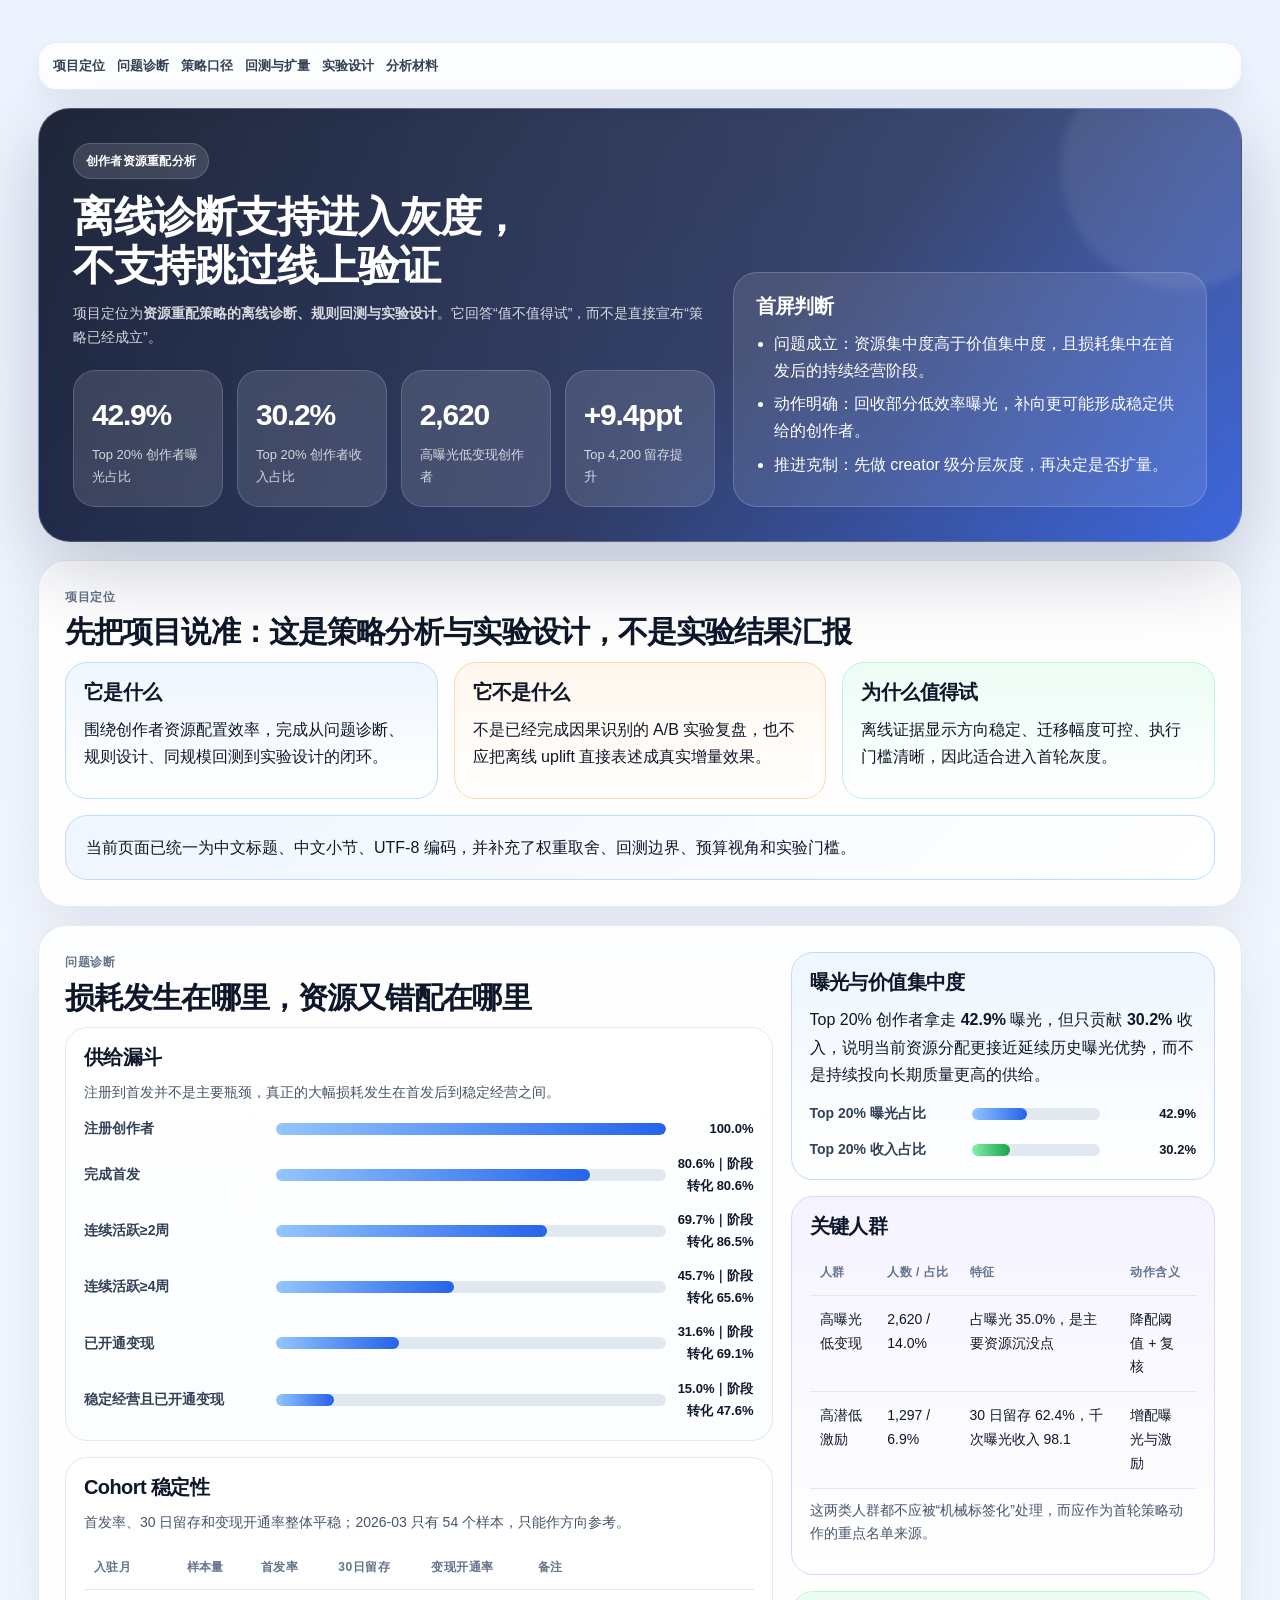
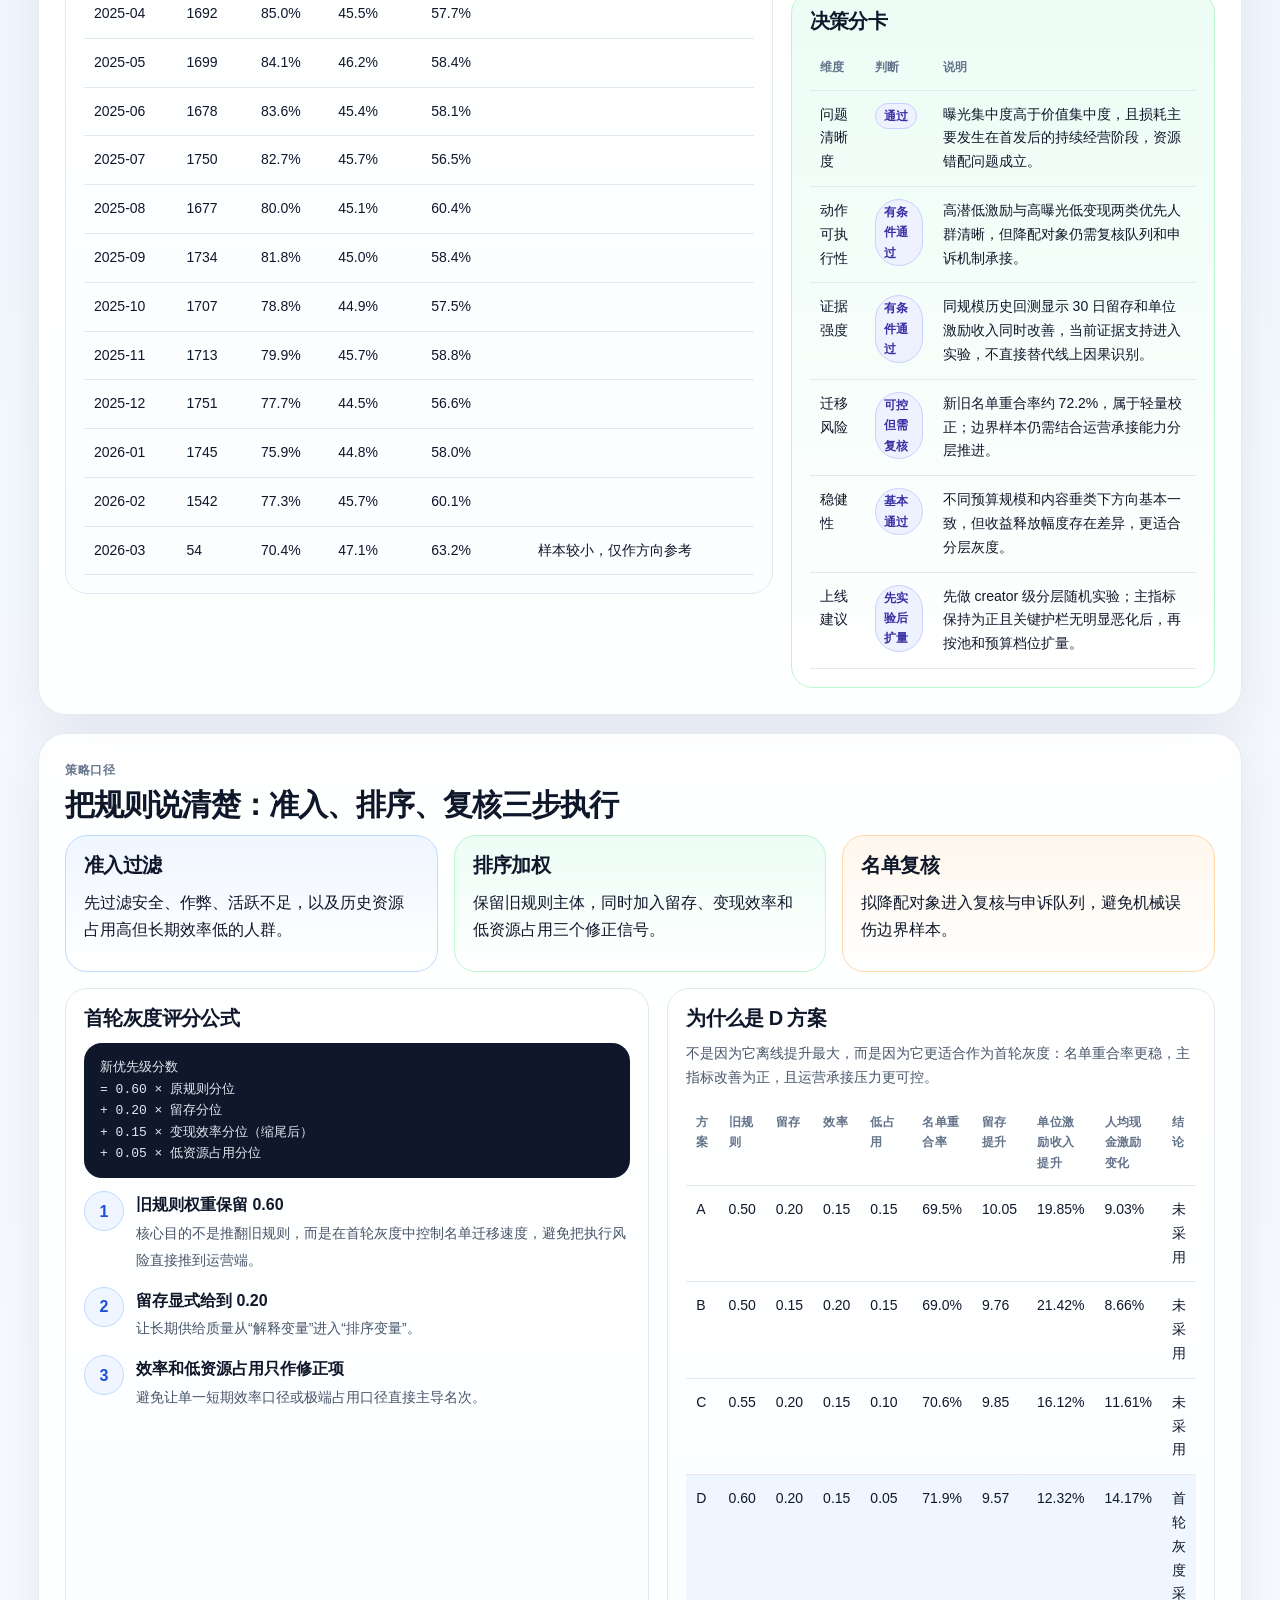
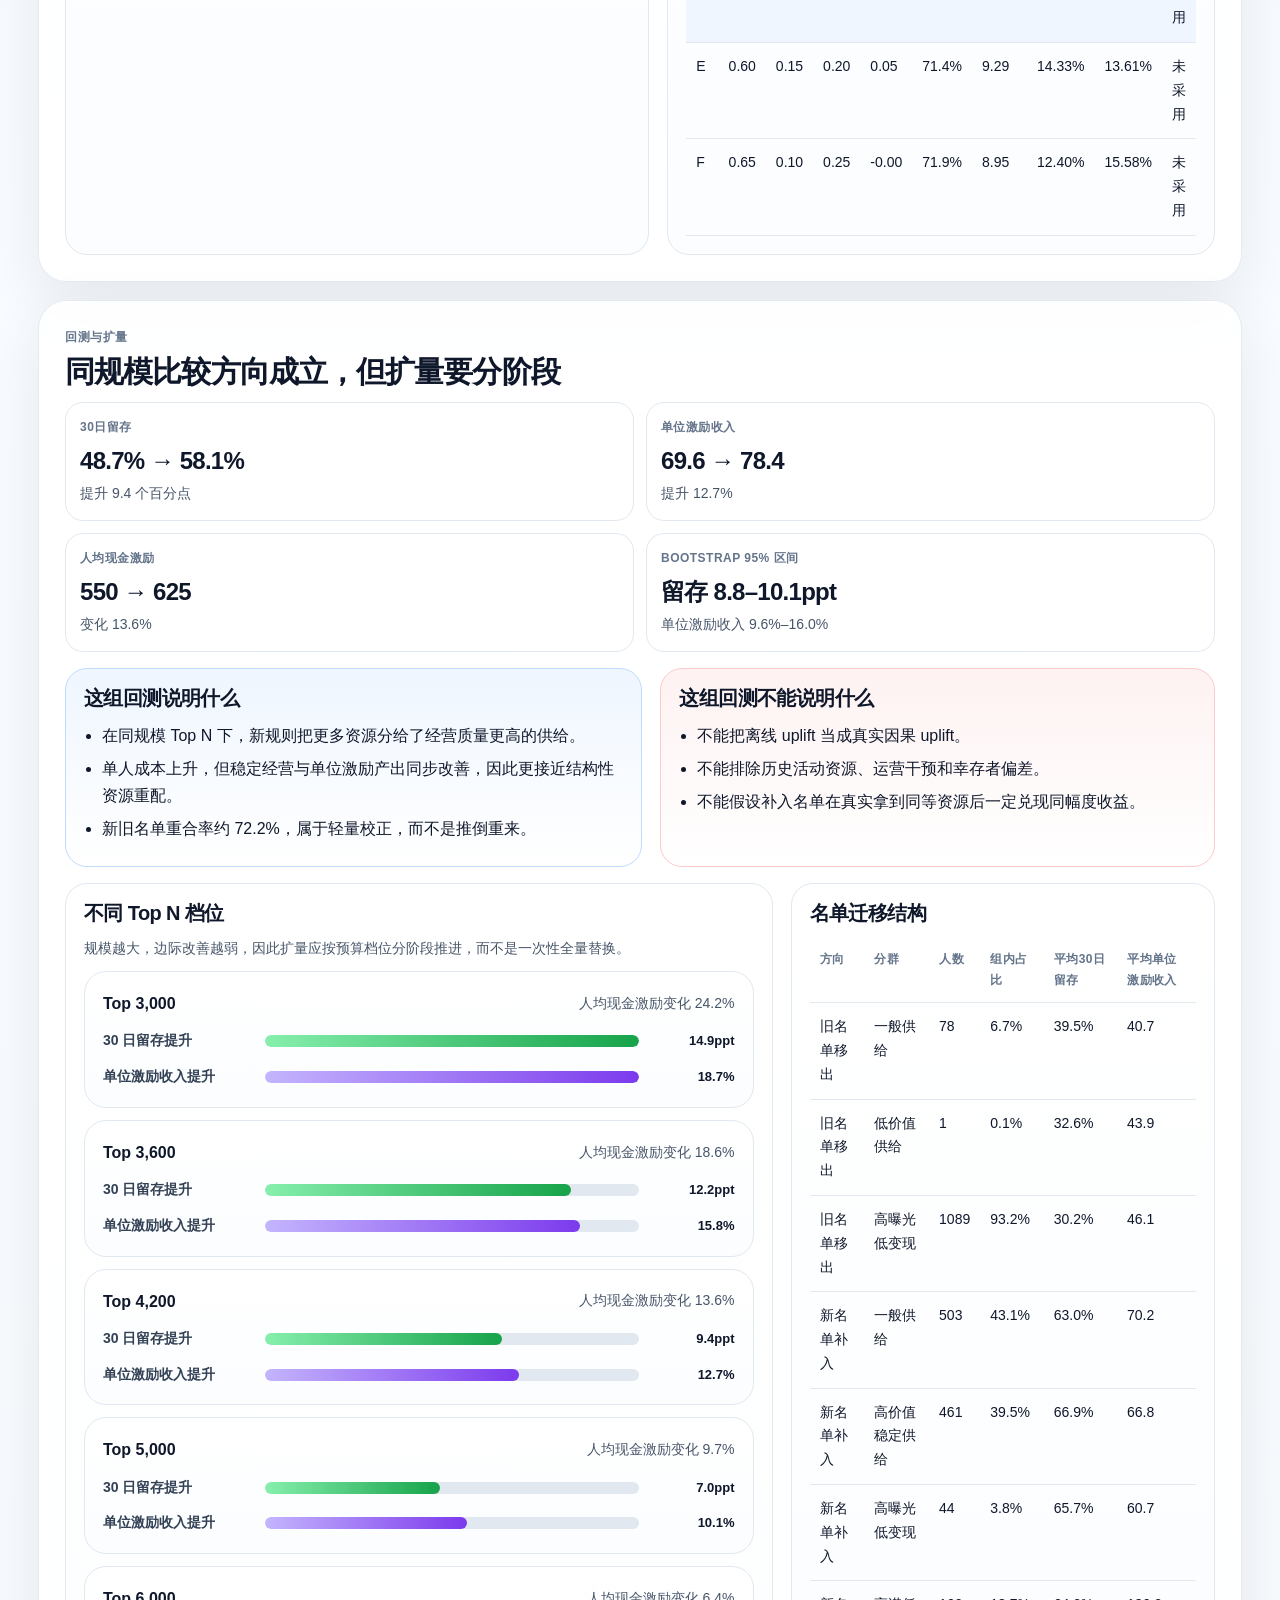
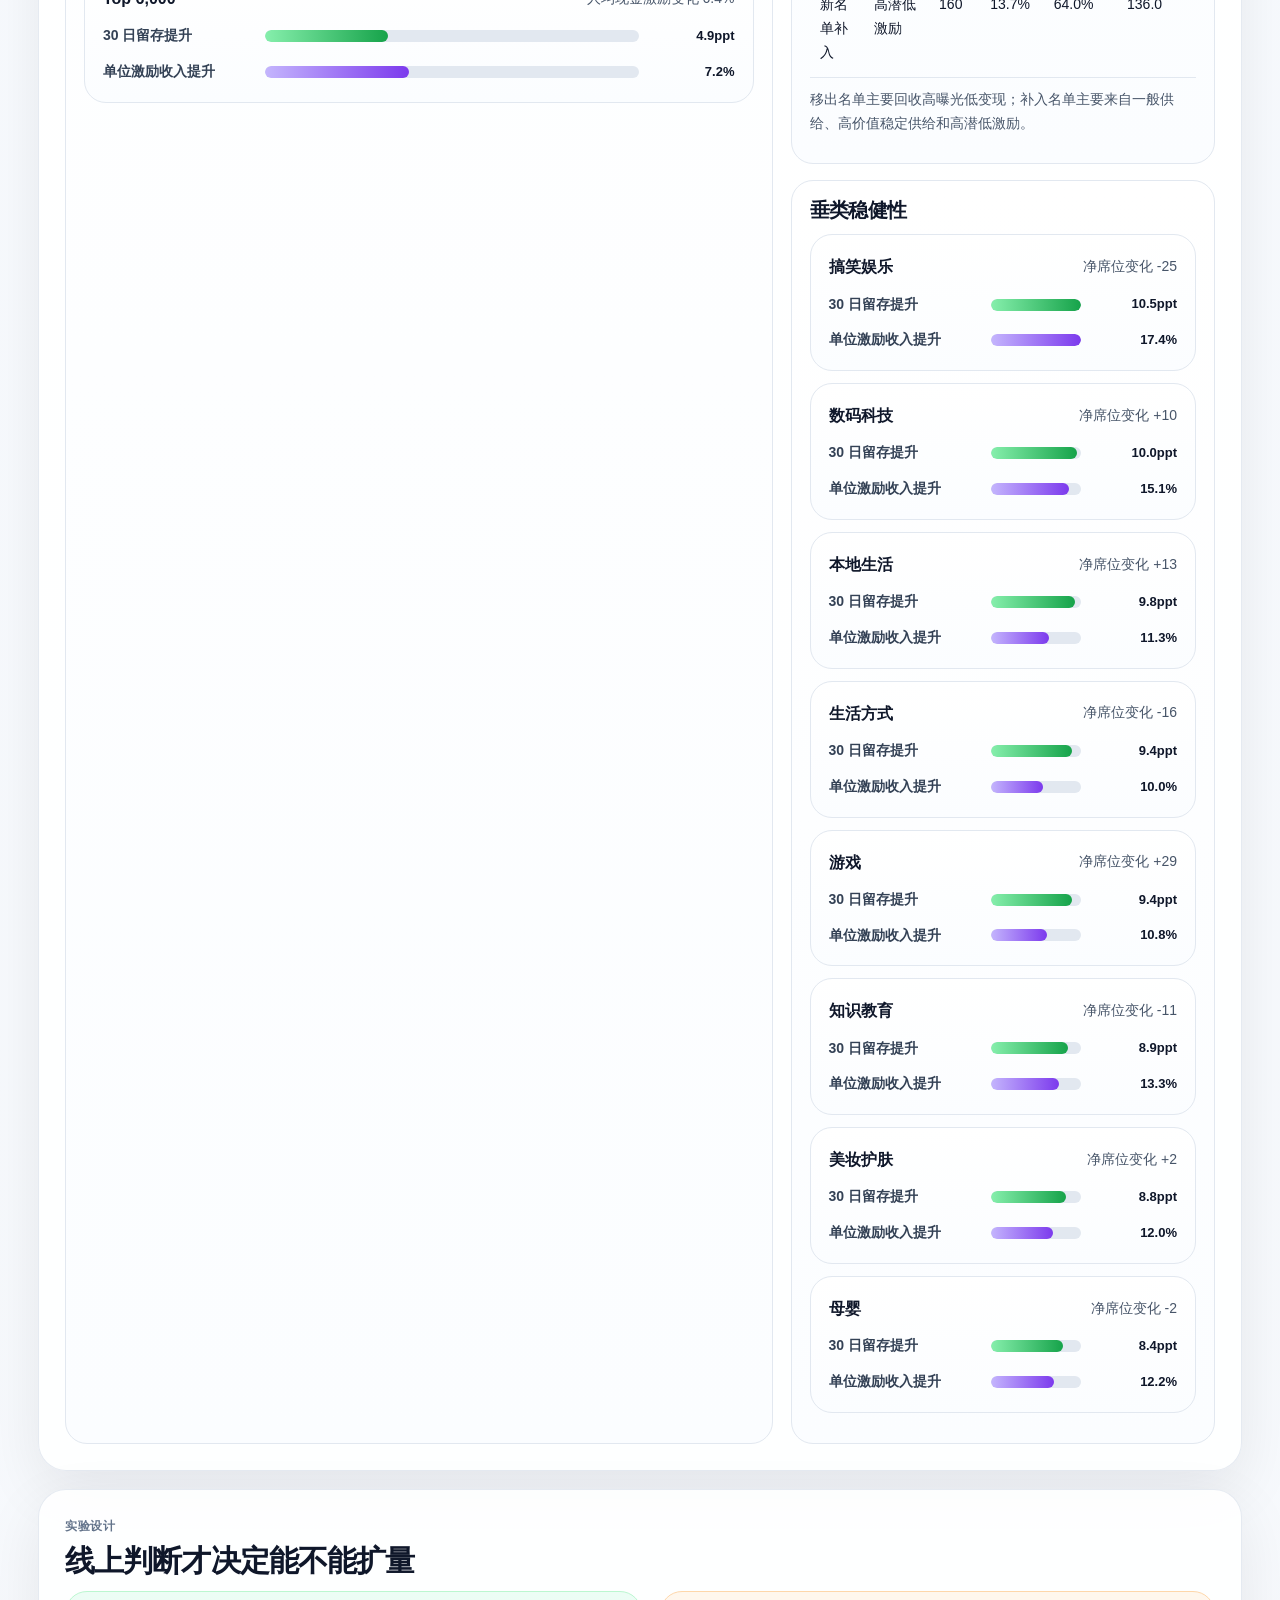
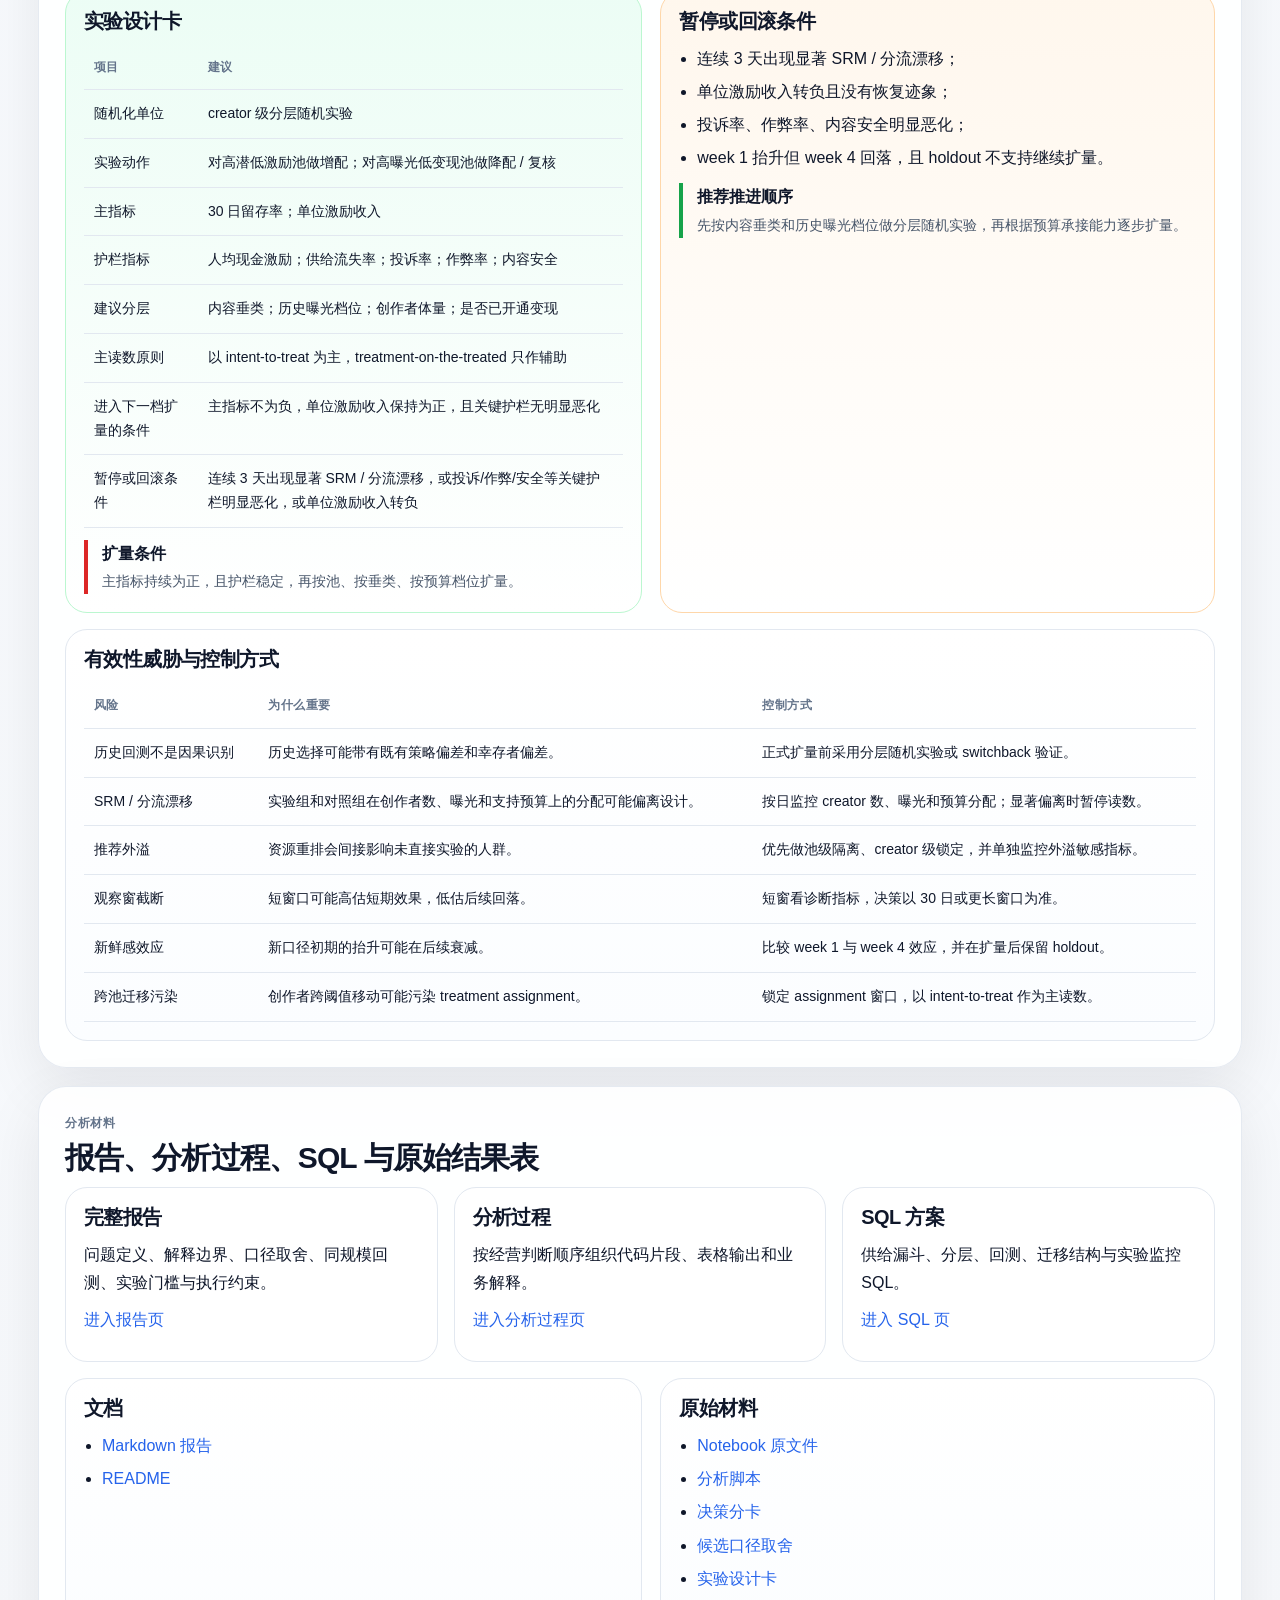
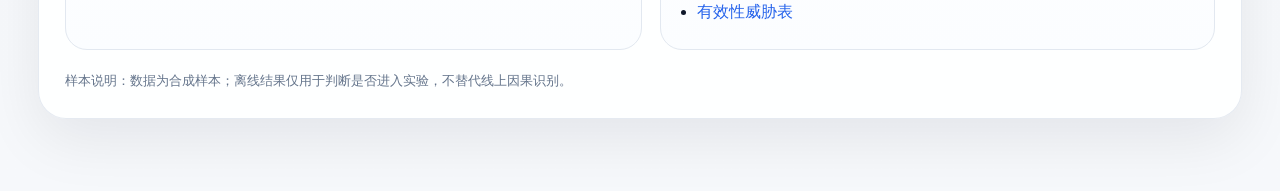
==== index.html @ addd109e "second" ====
<!doctype html>
<html lang="zh-CN">
<head>
<meta charset="utf-8">
<meta name="viewport" content="width=device-width, initial-scale=1">
<title>创作者资源重配分析｜离线诊断与实验设计</title>
<style>
:root{
  --bg:#eef4ff;--bg2:#f8fbff;--surface:#ffffff;--surface2:#f8fafc;--text:#0f172a;--muted:#475569;--line:#e2e8f0;
  --primary:#2563eb;--primary-soft:#dbeafe;--green:#16a34a;--green-soft:#ecfdf5;--amber:#d97706;--amber-soft:#fff7ed;
  --purple:#7c3aed;--purple-soft:#f5f3ff;--red:#dc2626;--red-soft:#fef2f2;--shadow:0 20px 60px rgba(2,8,23,.08);
}
*{box-sizing:border-box}
html{scroll-behavior:smooth}
body{margin:0;font-family:-apple-system,BlinkMacSystemFont,"Segoe UI","PingFang SC","Hiragino Sans GB","Microsoft YaHei",Arial,sans-serif;background:linear-gradient(180deg,var(--bg) 0%,var(--bg2) 42%,#f6f8fb 100%);color:var(--text);line-height:1.7}
a{color:var(--primary);text-decoration:none}
a:hover{text-decoration:underline}
.wrap{max-width:1240px;margin:0 auto;padding:24px 18px 72px}
.hero{position:relative;overflow:hidden;border-radius:32px;padding:34px;border:1px solid rgba(255,255,255,.22);background:radial-gradient(circle at top right,rgba(255,255,255,.18),rgba(255,255,255,.06)),linear-gradient(135deg,#0f172a,#172554 58%,#1d4ed8);color:#fff;box-shadow:0 24px 80px rgba(15,23,42,.22)}
.hero:before{content:"";position:absolute;right:-60px;top:-60px;width:240px;height:240px;border-radius:50%;background:rgba(255,255,255,.08);filter:blur(4px)}
.hero-grid{display:grid;grid-template-columns:1.15fr .85fr;gap:18px;align-items:end}
.badge{display:inline-flex;gap:8px;align-items:center;padding:7px 12px;border-radius:999px;background:rgba(255,255,255,.13);border:1px solid rgba(255,255,255,.16);font-size:12px;font-weight:700;letter-spacing:.02em}
h1,h2,h3,h4{line-height:1.15;letter-spacing:-.03em;margin:0 0 12px}
h1{font-size:42px} h2{font-size:30px} h3{font-size:20px} h4{font-size:15px}
p{margin:0 0 10px}
.small{font-size:14px;color:var(--muted)}
.hero .small{color:rgba(255,255,255,.82)}
.metric-grid{display:grid;grid-template-columns:repeat(4,minmax(0,1fr));gap:14px;margin-top:20px}
.metric{padding:18px;border-radius:22px;background:rgba(255,255,255,.12);border:1px solid rgba(255,255,255,.16);backdrop-filter:blur(10px)}
.metric .num{font-size:30px;font-weight:800;letter-spacing:-.04em}
.metric .lab{font-size:13px;color:rgba(255,255,255,.78);margin-top:4px}
.hero-panel{padding:22px;border-radius:24px;background:rgba(255,255,255,.10);border:1px solid rgba(255,255,255,.18)}
.hero-panel ul{margin:12px 0 0 18px}
.nav{position:sticky;top:12px;z-index:20;margin:18px 0;padding:12px 14px;border-radius:18px;background:rgba(255,255,255,.82);backdrop-filter:blur(12px);border:1px solid rgba(226,232,240,.8);display:flex;gap:12px;flex-wrap:wrap;box-shadow:0 10px 30px rgba(15,23,42,.06)}
.nav a{font-size:13px;font-weight:800;color:#334155}
.section{margin-top:18px;border-radius:28px;padding:26px;background:rgba(255,255,255,.88);border:1px solid rgba(226,232,240,.88);box-shadow:var(--shadow)}
.two{display:grid;grid-template-columns:1.02fr .98fr;gap:18px}
.three{display:grid;grid-template-columns:repeat(3,minmax(0,1fr));gap:16px}
.four{display:grid;grid-template-columns:repeat(4,minmax(0,1fr));gap:14px}
.card{border:1px solid var(--line);border-radius:22px;padding:18px;background:#fff}
.card.soft{background:linear-gradient(180deg,#fff,#fbfdff)}
.card.blue{background:linear-gradient(180deg,#eff6ff,#ffffff);border-color:#bfdbfe}
.card.green{background:linear-gradient(180deg,#ecfdf5,#ffffff);border-color:#bbf7d0}
.card.amber{background:linear-gradient(180deg,#fff7ed,#ffffff);border-color:#fed7aa}
.card.purple{background:linear-gradient(180deg,#f5f3ff,#ffffff);border-color:#ddd6fe}
.card.red{background:linear-gradient(180deg,#fef2f2,#ffffff);border-color:#fecaca}
.kicker{font-size:12px;font-weight:800;letter-spacing:.05em;text-transform:uppercase;color:#64748b;margin-bottom:8px}
.pillrow{display:flex;gap:8px;flex-wrap:wrap;margin-top:10px}
.pill{display:inline-flex;align-items:center;padding:6px 10px;border-radius:999px;font-size:12px;font-weight:800;border:1px solid transparent}
.pill.blue{background:#eff6ff;border-color:#bfdbfe;color:#1d4ed8}
.pill.green{background:#ecfdf5;border-color:#bbf7d0;color:#15803d}
.pill.amber{background:#fff7ed;border-color:#fed7aa;color:#c2410c}
.pill.purple{background:#f5f3ff;border-color:#ddd6fe;color:#6d28d9}
.pill.red{background:#fef2f2;border-color:#fecaca;color:#b91c1c}
.note{padding:16px 18px;border-radius:18px;border:1px solid var(--line);background:#f8fafc;color:#334155}
.table{width:100%;border-collapse:collapse;font-size:14px}
.table th,.table td{padding:12px 10px;border-bottom:1px solid var(--line);text-align:left;vertical-align:top}
.table th{font-size:12px;letter-spacing:.04em;text-transform:uppercase;color:#64748b}
.table tr.highlight td{background:#eff6ff}
.table tr:hover td{background:#f8fafc}
.code{font-family:ui-monospace,SFMono-Regular,Menlo,monospace;background:#0f172a;color:#e2e8f0;padding:14px 16px;border-radius:18px;overflow:auto;font-size:13px;line-height:1.65}
pre.code{white-space:pre-wrap}
.figcap{font-size:14px;color:var(--muted);margin-top:10px}
.list{margin:8px 0 0 18px;padding:0}
.list li{margin:6px 0}
.divider{height:1px;background:linear-gradient(90deg,transparent,#cbd5e1,transparent);margin:18px 0}
.footer{margin-top:20px;color:#64748b;font-size:13px}
.callout{padding:18px 20px;border-radius:22px;background:linear-gradient(135deg,#eff6ff,#ffffff);border:1px solid #bfdbfe}
.meter-stack{display:grid;gap:12px;margin-top:12px}
.meter-row{display:grid;grid-template-columns:180px 1fr 76px;gap:12px;align-items:center}
.meter-row.small{grid-template-columns:150px 1fr 84px}
.meter-row .lab{font-size:14px;color:#334155;font-weight:700}
.meter{height:12px;background:#e2e8f0;border-radius:999px;overflow:hidden;position:relative}
.meter > span{display:block;height:100%;background:linear-gradient(90deg,#93c5fd,#2563eb);border-radius:999px}
.meter.green > span{background:linear-gradient(90deg,#86efac,#16a34a)}
.meter.amber > span{background:linear-gradient(90deg,#fdba74,#d97706)}
.meter.purple > span{background:linear-gradient(90deg,#c4b5fd,#7c3aed)}
.meter.red > span{background:linear-gradient(90deg,#fca5a5,#dc2626)}
.meter-row .val{font-size:13px;font-weight:800;color:#0f172a;text-align:right}
.grid-2-1{display:grid;grid-template-columns:1.25fr .75fr;gap:18px}
.grid-1-2{display:grid;grid-template-columns:.9fr 1.1fr;gap:18px}
.kv{display:grid;grid-template-columns:repeat(2,minmax(0,1fr));gap:12px}
.kv .item{padding:14px;border:1px solid var(--line);border-radius:18px;background:#fff}
.kv .k{font-size:12px;color:#64748b;font-weight:800;text-transform:uppercase;letter-spacing:.04em}
.kv .v{font-size:24px;font-weight:800;letter-spacing:-.03em;margin-top:4px}
.timeline{display:grid;gap:14px}
.timeline .step{display:grid;grid-template-columns:40px 1fr;gap:12px;align-items:start}
.timeline .idx{width:40px;height:40px;border-radius:50%;display:flex;align-items:center;justify-content:center;background:#eff6ff;border:1px solid #bfdbfe;color:#1d4ed8;font-weight:800}
.warning{border-left:4px solid #dc2626;padding-left:14px}
.ok{border-left:4px solid #16a34a;padding-left:14px}
.badge-inline{display:inline-block;padding:2px 8px;border-radius:999px;font-size:12px;font-weight:800;background:#eef2ff;color:#3730a3;border:1px solid #c7d2fe}
.mono{font-family:ui-monospace,SFMono-Regular,Menlo,monospace}
@media (max-width:1080px){.hero-grid,.two,.three,.four,.metric-grid,.grid-2-1,.grid-1-2{grid-template-columns:1fr 1fr}.meter-row{grid-template-columns:140px 1fr 70px}} 
@media (max-width:720px){.hero-grid,.two,.three,.four,.metric-grid,.grid-2-1,.grid-1-2,.kv{grid-template-columns:1fr}.wrap{padding:14px 12px 40px}.section{padding:20px}.nav{position:static} h1{font-size:30px} h2{font-size:25px}.meter-row,.meter-row.small{grid-template-columns:1fr}.meter-row .val{text-align:left}}
</style>
</head>
<body>
<div class="wrap">
<div class="nav">
  <a href="#positioning">项目定位</a>
  <a href="#diagnosis">问题诊断</a>
  <a href="#strategy">策略口径</a>
  <a href="#backtest">回测与扩量</a>
  <a href="#experiment">实验设计</a>
  <a href="#materials">分析材料</a>
</div>

<section class="hero" id="top">
  <div class="hero-grid">
    <div>
      <div class="badge">创作者资源重配分析</div>
      <h1 style="margin-top:14px;">离线诊断支持进入灰度，<br>不支持跳过线上验证</h1>
      <p class="small">项目定位为<strong>资源重配策略的离线诊断、规则回测与实验设计</strong>。它回答“值不值得试”，而不是直接宣布“策略已经成立”。</p>
      <div class="metric-grid">
        <div class="metric"><div class="num">42.9%</div><div class="lab">Top 20% 创作者曝光占比</div></div>
        <div class="metric"><div class="num">30.2%</div><div class="lab">Top 20% 创作者收入占比</div></div>
        <div class="metric"><div class="num">2,620</div><div class="lab">高曝光低变现创作者</div></div>
        <div class="metric"><div class="num">+9.4ppt</div><div class="lab">Top 4,200 留存提升</div></div>
      </div>
    </div>
    <div class="hero-panel">
      <h3>首屏判断</h3>
      <ul class="list">
        <li>问题成立：资源集中度高于价值集中度，且损耗集中在首发后的持续经营阶段。</li>
        <li>动作明确：回收部分低效率曝光，补向更可能形成稳定供给的创作者。</li>
        <li>推进克制：先做 creator 级分层灰度，再决定是否扩量。</li>
      </ul>
    </div>
  </div>
</section>

<section class="section" id="positioning">
  <div class="kicker">项目定位</div>
  <h2>先把项目说准：这是策略分析与实验设计，不是实验结果汇报</h2>
  <div class="three">
    <div class="card blue"><h3>它是什么</h3><p>围绕创作者资源配置效率，完成从问题诊断、规则设计、同规模回测到实验设计的闭环。</p></div>
    <div class="card amber"><h3>它不是什么</h3><p>不是已经完成因果识别的 A/B 实验复盘，也不应把离线 uplift 直接表述成真实增量效果。</p></div>
    <div class="card green"><h3>为什么值得试</h3><p>离线证据显示方向稳定、迁移幅度可控、执行门槛清晰，因此适合进入首轮灰度。</p></div>
  </div>
  <div class="callout" style="margin-top:16px;">当前页面已统一为中文标题、中文小节、UTF-8 编码，并补充了权重取舍、回测边界、预算视角和实验门槛。</div>
</section>

<section class="section grid-2-1" id="diagnosis">
  <div>
    <div class="kicker">问题诊断</div>
    <h2>损耗发生在哪里，资源又错配在哪里</h2>
    <div class="card soft">
      <h3>供给漏斗</h3>
      <p class="small">注册到首发并不是主要瓶颈，真正的大幅损耗发生在首发后到稳定经营之间。</p>
      <div class="meter-stack"><div class='meter-row'><div class='lab'>注册创作者</div><div class='meter'><span style='width:100.0%'></span></div><div class='val'>100.0%</div></div><div class='meter-row'><div class='lab'>完成首发</div><div class='meter'><span style='width:80.6%'></span></div><div class='val'>80.6%｜阶段转化 80.6%</div></div><div class='meter-row'><div class='lab'>连续活跃≥2周</div><div class='meter'><span style='width:69.7%'></span></div><div class='val'>69.7%｜阶段转化 86.5%</div></div><div class='meter-row'><div class='lab'>连续活跃≥4周</div><div class='meter'><span style='width:45.7%'></span></div><div class='val'>45.7%｜阶段转化 65.6%</div></div><div class='meter-row'><div class='lab'>已开通变现</div><div class='meter'><span style='width:31.6%'></span></div><div class='val'>31.6%｜阶段转化 69.1%</div></div><div class='meter-row'><div class='lab'>稳定经营且已开通变现</div><div class='meter'><span style='width:15.0%'></span></div><div class='val'>15.0%｜阶段转化 47.6%</div></div></div>
    </div>
    <div class="card soft" style="margin-top:16px;">
      <h3>Cohort 稳定性</h3>
      <p class="small">首发率、30 日留存和变现开通率整体平稳；2026-03 只有 54 个样本，只能作方向参考。</p>
      <table class="table"><tr><th>入驻月</th><th>样本量</th><th>首发率</th><th>30日留存</th><th>变现开通率</th><th>备注</th></tr><tr><td>2025-04</td><td>1692</td><td>85.0%</td><td>45.5%</td><td>57.7%</td><td></td></tr><tr><td>2025-05</td><td>1699</td><td>84.1%</td><td>46.2%</td><td>58.4%</td><td></td></tr><tr><td>2025-06</td><td>1678</td><td>83.6%</td><td>45.4%</td><td>58.1%</td><td></td></tr><tr><td>2025-07</td><td>1750</td><td>82.7%</td><td>45.7%</td><td>56.5%</td><td></td></tr><tr><td>2025-08</td><td>1677</td><td>80.0%</td><td>45.1%</td><td>60.4%</td><td></td></tr><tr><td>2025-09</td><td>1734</td><td>81.8%</td><td>45.0%</td><td>58.4%</td><td></td></tr><tr><td>2025-10</td><td>1707</td><td>78.8%</td><td>44.9%</td><td>57.5%</td><td></td></tr><tr><td>2025-11</td><td>1713</td><td>79.9%</td><td>45.7%</td><td>58.8%</td><td></td></tr><tr><td>2025-12</td><td>1751</td><td>77.7%</td><td>44.5%</td><td>56.6%</td><td></td></tr><tr><td>2026-01</td><td>1745</td><td>75.9%</td><td>44.8%</td><td>58.0%</td><td></td></tr><tr><td>2026-02</td><td>1542</td><td>77.3%</td><td>45.7%</td><td>60.1%</td><td></td></tr><tr><td>2026-03</td><td>54</td><td>70.4%</td><td>47.1%</td><td>63.2%</td><td>样本较小，仅作方向参考</td></tr></table>
    </div>
  </div>
  <div>
    <div class="card blue">
      <h3>曝光与价值集中度</h3>
      <p>Top 20% 创作者拿走 <strong>42.9%</strong> 曝光，但只贡献 <strong>30.2%</strong> 收入，说明当前资源分配更接近延续历史曝光优势，而不是持续投向长期质量更高的供给。</p>
      <div class="meter-stack" style="margin-top:14px;">
        <div class="meter-row small"><div class="lab">Top 20% 曝光占比</div><div class="meter blue"><span style="width:42.9%"></span></div><div class="val">42.9%</div></div>
        <div class="meter-row small"><div class="lab">Top 20% 收入占比</div><div class="meter green"><span style="width:30.2%"></span></div><div class="val">30.2%</div></div>
      </div>
    </div>
    <div class="card purple" style="margin-top:16px;">
      <h3>关键人群</h3>
      <table class="table">
        <tr><th>人群</th><th>人数 / 占比</th><th>特征</th><th>动作含义</th></tr>
        <tr><td>高曝光低变现</td><td>2,620 / 14.0%</td><td>占曝光 35.0%，是主要资源沉没点</td><td>降配阈值 + 复核</td></tr>
        <tr><td>高潜低激励</td><td>1,297 / 6.9%</td><td>30 日留存 62.4%，千次曝光收入 98.1</td><td>增配曝光与激励</td></tr>
      </table>
      <p class="figcap">这两类人群都不应被“机械标签化”处理，而应作为首轮策略动作的重点名单来源。</p>
    </div>
    <div class="card green" style="margin-top:16px;">
      <h3>决策分卡</h3>
      <table class="table"><tr><th>维度</th><th>判断</th><th>说明</th></tr><tr><td>问题清晰度</td><td><span class='badge-inline'>通过</span></td><td>曝光集中度高于价值集中度，且损耗主要发生在首发后的持续经营阶段，资源错配问题成立。</td></tr><tr><td>动作可执行性</td><td><span class='badge-inline'>有条件通过</span></td><td>高潜低激励与高曝光低变现两类优先人群清晰，但降配对象仍需复核队列和申诉机制承接。</td></tr><tr><td>证据强度</td><td><span class='badge-inline'>有条件通过</span></td><td>同规模历史回测显示 30 日留存和单位激励收入同时改善，当前证据支持进入实验，不直接替代线上因果识别。</td></tr><tr><td>迁移风险</td><td><span class='badge-inline'>可控但需复核</span></td><td>新旧名单重合率约 72.2%，属于轻量校正；边界样本仍需结合运营承接能力分层推进。</td></tr><tr><td>稳健性</td><td><span class='badge-inline'>基本通过</span></td><td>不同预算规模和内容垂类下方向基本一致，但收益释放幅度存在差异，更适合分层灰度。</td></tr><tr><td>上线建议</td><td><span class='badge-inline'>先实验后扩量</span></td><td>先做 creator 级分层随机实验；主指标保持为正且关键护栏无明显恶化后，再按池和预算档位扩量。</td></tr></table>
    </div>
  </div>
</section>

<section class="section" id="strategy">
  <div class="kicker">策略口径</div>
  <h2>把规则说清楚：准入、排序、复核三步执行</h2>
  <div class="three">
    <div class="card blue"><h3>准入过滤</h3><p>先过滤安全、作弊、活跃不足，以及历史资源占用高但长期效率低的人群。</p></div>
    <div class="card green"><h3>排序加权</h3><p>保留旧规则主体，同时加入留存、变现效率和低资源占用三个修正信号。</p></div>
    <div class="card amber"><h3>名单复核</h3><p>拟降配对象进入复核与申诉队列，避免机械误伤边界样本。</p></div>
  </div>
  <div class="grid-2-1" style="margin-top:16px;">
    <div class="card soft">
      <h3>首轮灰度评分公式</h3>
      <pre class="code">新优先级分数
= 0.60 × 原规则分位
+ 0.20 × 留存分位
+ 0.15 × 变现效率分位（缩尾后）
+ 0.05 × 低资源占用分位</pre>
      <div class="timeline" style="margin-top:10px;">
        <div class="step"><div class="idx">1</div><div><strong>旧规则权重保留 0.60</strong><br><span class="small">核心目的不是推翻旧规则，而是在首轮灰度中控制名单迁移速度，避免把执行风险直接推到运营端。</span></div></div>
        <div class="step"><div class="idx">2</div><div><strong>留存显式给到 0.20</strong><br><span class="small">让长期供给质量从“解释变量”进入“排序变量”。</span></div></div>
        <div class="step"><div class="idx">3</div><div><strong>效率和低资源占用只作修正项</strong><br><span class="small">避免让单一短期效率口径或极端占用口径直接主导名次。</span></div></div>
      </div>
    </div>
    <div class="card soft">
      <h3>为什么是 D 方案</h3>
      <p class="small">不是因为它离线提升最大，而是因为它更适合作为首轮灰度：名单重合率更稳，主指标改善为正，且运营承接压力更可控。</p>
      <table class="table">
        <tr><th>方案</th><th>旧规则</th><th>留存</th><th>效率</th><th>低占用</th><th>名单重合率</th><th>留存提升</th><th>单位激励收入提升</th><th>人均现金激励变化</th><th>结论</th></tr>
        <tr><td>A</td><td>0.50</td><td>0.20</td><td>0.15</td><td>0.15</td><td>69.5%</td><td>10.05</td><td>19.85%</td><td>9.03%</td><td>未采用</td></tr><tr><td>B</td><td>0.50</td><td>0.15</td><td>0.20</td><td>0.15</td><td>69.0%</td><td>9.76</td><td>21.42%</td><td>8.66%</td><td>未采用</td></tr><tr><td>C</td><td>0.55</td><td>0.20</td><td>0.15</td><td>0.10</td><td>70.6%</td><td>9.85</td><td>16.12%</td><td>11.61%</td><td>未采用</td></tr><tr class="highlight"><td>D</td><td>0.60</td><td>0.20</td><td>0.15</td><td>0.05</td><td>71.9%</td><td>9.57</td><td>12.32%</td><td>14.17%</td><td>首轮灰度采用</td></tr><tr><td>E</td><td>0.60</td><td>0.15</td><td>0.20</td><td>0.05</td><td>71.4%</td><td>9.29</td><td>14.33%</td><td>13.61%</td><td>未采用</td></tr><tr><td>F</td><td>0.65</td><td>0.10</td><td>0.25</td><td>-0.00</td><td>71.9%</td><td>8.95</td><td>12.40%</td><td>15.58%</td><td>未采用</td></tr>
      </table>
    </div>
  </div>
</section>

<section class="section" id="backtest">
  <div class="kicker">回测与扩量</div>
  <h2>同规模比较方向成立，但扩量要分阶段</h2>
  <div class="kv">
    <div class="item"><div class="k">30日留存</div><div class="v">48.7% → 58.1%</div><div class="small">提升 9.4 个百分点</div></div>
    <div class="item"><div class="k">单位激励收入</div><div class="v">69.6 → 78.4</div><div class="small">提升 12.7%</div></div>
    <div class="item"><div class="k">人均现金激励</div><div class="v">550 → 625</div><div class="small">变化 13.6%</div></div>
    <div class="item"><div class="k">Bootstrap 95% 区间</div><div class="v">留存 8.8–10.1ppt</div><div class="small">单位激励收入 9.6%–16.0%</div></div>
  </div>
  <div class="two" style="margin-top:16px;">
    <div class="card blue">
      <h3>这组回测说明什么</h3>
      <ul class="list">
        <li>在同规模 Top N 下，新规则把更多资源分给了经营质量更高的供给。</li>
        <li>单人成本上升，但稳定经营与单位激励产出同步改善，因此更接近结构性资源重配。</li>
        <li>新旧名单重合率约 72.2%，属于轻量校正，而不是推倒重来。</li>
      </ul>
    </div>
    <div class="card red">
      <h3>这组回测不能说明什么</h3>
      <ul class="list">
        <li>不能把离线 uplift 当成真实因果 uplift。</li>
        <li>不能排除历史活动资源、运营干预和幸存者偏差。</li>
        <li>不能假设补入名单在真实拿到同等资源后一定兑现同幅度收益。</li>
      </ul>
    </div>
  </div>
  <div class="grid-2-1" style="margin-top:16px;">
    <div class="card soft">
      <h3>不同 Top N 档位</h3>
      <p class="small">规模越大，边际改善越弱，因此扩量应按预算档位分阶段推进，而不是一次性全量替换。</p>
      <div class='card soft' style='margin-bottom:12px;'><div style='display:flex;justify-content:space-between;gap:12px;align-items:center;'><strong>Top 3,000</strong><span class='small'>人均现金激励变化 24.2%</span></div><div class='meter-stack'><div class='meter-row small'><div class='lab'>30 日留存提升</div><div class='meter green'><span style='width:100.0%'></span></div><div class='val'>14.9ppt</div></div><div class='meter-row small'><div class='lab'>单位激励收入提升</div><div class='meter purple'><span style='width:100.0%'></span></div><div class='val'>18.7%</div></div></div></div><div class='card soft' style='margin-bottom:12px;'><div style='display:flex;justify-content:space-between;gap:12px;align-items:center;'><strong>Top 3,600</strong><span class='small'>人均现金激励变化 18.6%</span></div><div class='meter-stack'><div class='meter-row small'><div class='lab'>30 日留存提升</div><div class='meter green'><span style='width:82.0%'></span></div><div class='val'>12.2ppt</div></div><div class='meter-row small'><div class='lab'>单位激励收入提升</div><div class='meter purple'><span style='width:84.4%'></span></div><div class='val'>15.8%</div></div></div></div><div class='card soft' style='margin-bottom:12px;'><div style='display:flex;justify-content:space-between;gap:12px;align-items:center;'><strong>Top 4,200</strong><span class='small'>人均现金激励变化 13.6%</span></div><div class='meter-stack'><div class='meter-row small'><div class='lab'>30 日留存提升</div><div class='meter green'><span style='width:63.5%'></span></div><div class='val'>9.4ppt</div></div><div class='meter-row small'><div class='lab'>单位激励收入提升</div><div class='meter purple'><span style='width:68.1%'></span></div><div class='val'>12.7%</div></div></div></div><div class='card soft' style='margin-bottom:12px;'><div style='display:flex;justify-content:space-between;gap:12px;align-items:center;'><strong>Top 5,000</strong><span class='small'>人均现金激励变化 9.7%</span></div><div class='meter-stack'><div class='meter-row small'><div class='lab'>30 日留存提升</div><div class='meter green'><span style='width:46.8%'></span></div><div class='val'>7.0ppt</div></div><div class='meter-row small'><div class='lab'>单位激励收入提升</div><div class='meter purple'><span style='width:54.1%'></span></div><div class='val'>10.1%</div></div></div></div><div class='card soft' style='margin-bottom:12px;'><div style='display:flex;justify-content:space-between;gap:12px;align-items:center;'><strong>Top 6,000</strong><span class='small'>人均现金激励变化 6.4%</span></div><div class='meter-stack'><div class='meter-row small'><div class='lab'>30 日留存提升</div><div class='meter green'><span style='width:32.9%'></span></div><div class='val'>4.9ppt</div></div><div class='meter-row small'><div class='lab'>单位激励收入提升</div><div class='meter purple'><span style='width:38.5%'></span></div><div class='val'>7.2%</div></div></div></div>
    </div>
    <div>
      <div class="card soft">
        <h3>名单迁移结构</h3>
        <table class="table"><tr><th>方向</th><th>分群</th><th>人数</th><th>组内占比</th><th>平均30日留存</th><th>平均单位激励收入</th></tr><tr><td>旧名单移出</td><td>一般供给</td><td>78</td><td>6.7%</td><td>39.5%</td><td>40.7</td></tr><tr><td>旧名单移出</td><td>低价值供给</td><td>1</td><td>0.1%</td><td>32.6%</td><td>43.9</td></tr><tr><td>旧名单移出</td><td>高曝光低变现</td><td>1089</td><td>93.2%</td><td>30.2%</td><td>46.1</td></tr><tr><td>新名单补入</td><td>一般供给</td><td>503</td><td>43.1%</td><td>63.0%</td><td>70.2</td></tr><tr><td>新名单补入</td><td>高价值稳定供给</td><td>461</td><td>39.5%</td><td>66.9%</td><td>66.8</td></tr><tr><td>新名单补入</td><td>高曝光低变现</td><td>44</td><td>3.8%</td><td>65.7%</td><td>60.7</td></tr><tr><td>新名单补入</td><td>高潜低激励</td><td>160</td><td>13.7%</td><td>64.0%</td><td>136.0</td></tr></table>
        <p class="figcap">移出名单主要回收高曝光低变现；补入名单主要来自一般供给、高价值稳定供给和高潜低激励。</p>
      </div>
      <div class="card soft" style="margin-top:16px;">
        <h3>垂类稳健性</h3>
        <div class='card soft' style='margin-bottom:12px;'><div style='display:flex;justify-content:space-between;gap:12px;align-items:center;'><strong>搞笑娱乐</strong><span class='small'>净席位变化 -25</span></div><div class='meter-stack'><div class='meter-row small'><div class='lab'>30 日留存提升</div><div class='meter green'><span style='width:100.0%'></span></div><div class='val'>10.5ppt</div></div><div class='meter-row small'><div class='lab'>单位激励收入提升</div><div class='meter purple'><span style='width:100.0%'></span></div><div class='val'>17.4%</div></div></div></div><div class='card soft' style='margin-bottom:12px;'><div style='display:flex;justify-content:space-between;gap:12px;align-items:center;'><strong>数码科技</strong><span class='small'>净席位变化 +10</span></div><div class='meter-stack'><div class='meter-row small'><div class='lab'>30 日留存提升</div><div class='meter green'><span style='width:95.5%'></span></div><div class='val'>10.0ppt</div></div><div class='meter-row small'><div class='lab'>单位激励收入提升</div><div class='meter purple'><span style='width:87.0%'></span></div><div class='val'>15.1%</div></div></div></div><div class='card soft' style='margin-bottom:12px;'><div style='display:flex;justify-content:space-between;gap:12px;align-items:center;'><strong>本地生活</strong><span class='small'>净席位变化 +13</span></div><div class='meter-stack'><div class='meter-row small'><div class='lab'>30 日留存提升</div><div class='meter green'><span style='width:93.2%'></span></div><div class='val'>9.8ppt</div></div><div class='meter-row small'><div class='lab'>单位激励收入提升</div><div class='meter purple'><span style='width:65.1%'></span></div><div class='val'>11.3%</div></div></div></div><div class='card soft' style='margin-bottom:12px;'><div style='display:flex;justify-content:space-between;gap:12px;align-items:center;'><strong>生活方式</strong><span class='small'>净席位变化 -16</span></div><div class='meter-stack'><div class='meter-row small'><div class='lab'>30 日留存提升</div><div class='meter green'><span style='width:89.9%'></span></div><div class='val'>9.4ppt</div></div><div class='meter-row small'><div class='lab'>单位激励收入提升</div><div class='meter purple'><span style='width:57.7%'></span></div><div class='val'>10.0%</div></div></div></div><div class='card soft' style='margin-bottom:12px;'><div style='display:flex;justify-content:space-between;gap:12px;align-items:center;'><strong>游戏</strong><span class='small'>净席位变化 +29</span></div><div class='meter-stack'><div class='meter-row small'><div class='lab'>30 日留存提升</div><div class='meter green'><span style='width:89.7%'></span></div><div class='val'>9.4ppt</div></div><div class='meter-row small'><div class='lab'>单位激励收入提升</div><div class='meter purple'><span style='width:62.3%'></span></div><div class='val'>10.8%</div></div></div></div><div class='card soft' style='margin-bottom:12px;'><div style='display:flex;justify-content:space-between;gap:12px;align-items:center;'><strong>知识教育</strong><span class='small'>净席位变化 -11</span></div><div class='meter-stack'><div class='meter-row small'><div class='lab'>30 日留存提升</div><div class='meter green'><span style='width:85.1%'></span></div><div class='val'>8.9ppt</div></div><div class='meter-row small'><div class='lab'>单位激励收入提升</div><div class='meter purple'><span style='width:76.1%'></span></div><div class='val'>13.3%</div></div></div></div><div class='card soft' style='margin-bottom:12px;'><div style='display:flex;justify-content:space-between;gap:12px;align-items:center;'><strong>美妆护肤</strong><span class='small'>净席位变化 +2</span></div><div class='meter-stack'><div class='meter-row small'><div class='lab'>30 日留存提升</div><div class='meter green'><span style='width:83.7%'></span></div><div class='val'>8.8ppt</div></div><div class='meter-row small'><div class='lab'>单位激励收入提升</div><div class='meter purple'><span style='width:68.8%'></span></div><div class='val'>12.0%</div></div></div></div><div class='card soft' style='margin-bottom:12px;'><div style='display:flex;justify-content:space-between;gap:12px;align-items:center;'><strong>母婴</strong><span class='small'>净席位变化 -2</span></div><div class='meter-stack'><div class='meter-row small'><div class='lab'>30 日留存提升</div><div class='meter green'><span style='width:80.3%'></span></div><div class='val'>8.4ppt</div></div><div class='meter-row small'><div class='lab'>单位激励收入提升</div><div class='meter purple'><span style='width:69.9%'></span></div><div class='val'>12.2%</div></div></div></div>
      </div>
    </div>
  </div>
</section>

<section class="section" id="experiment">
  <div class="kicker">实验设计</div>
  <h2>线上判断才决定能不能扩量</h2>
  <div class="two">
    <div class="card green">
      <h3>实验设计卡</h3>
      <table class="table"><tr><th>项目</th><th>建议</th></tr><tr><td>随机化单位</td><td>creator 级分层随机实验</td></tr><tr><td>实验动作</td><td>对高潜低激励池做增配；对高曝光低变现池做降配 / 复核</td></tr><tr><td>主指标</td><td>30 日留存率；单位激励收入</td></tr><tr><td>护栏指标</td><td>人均现金激励；供给流失率；投诉率；作弊率；内容安全</td></tr><tr><td>建议分层</td><td>内容垂类；历史曝光档位；创作者体量；是否已开通变现</td></tr><tr><td>主读数原则</td><td>以 intent-to-treat 为主，treatment-on-the-treated 只作辅助</td></tr><tr><td>进入下一档扩量的条件</td><td>主指标不为负，单位激励收入保持为正，且关键护栏无明显恶化</td></tr><tr><td>暂停或回滚条件</td><td>连续 3 天出现显著 SRM / 分流漂移，或投诉/作弊/安全等关键护栏明显恶化，或单位激励收入转负</td></tr></table>
      <div class="warning" style="margin-top:12px;"><strong>扩量条件</strong><br><span class="small">主指标持续为正，且护栏稳定，再按池、按垂类、按预算档位扩量。</span></div>
    </div>
    <div class="card amber">
      <h3>暂停或回滚条件</h3>
      <ul class="list">
        <li>连续 3 天出现显著 SRM / 分流漂移；</li>
        <li>单位激励收入转负且没有恢复迹象；</li>
        <li>投诉率、作弊率、内容安全明显恶化；</li>
        <li>week 1 抬升但 week 4 回落，且 holdout 不支持继续扩量。</li>
      </ul>
      <div class="ok" style="margin-top:12px;"><strong>推荐推进顺序</strong><br><span class="small">先按内容垂类和历史曝光档位做分层随机实验，再根据预算承接能力逐步扩量。</span></div>
    </div>
  </div>
  <div class="card soft" style="margin-top:16px;">
    <h3>有效性威胁与控制方式</h3>
    <table class="table"><tr><th>风险</th><th>为什么重要</th><th>控制方式</th></tr><tr><td>历史回测不是因果识别</td><td>历史选择可能带有既有策略偏差和幸存者偏差。</td><td>正式扩量前采用分层随机实验或 switchback 验证。</td></tr><tr><td>SRM / 分流漂移</td><td>实验组和对照组在创作者数、曝光和支持预算上的分配可能偏离设计。</td><td>按日监控 creator 数、曝光和预算分配；显著偏离时暂停读数。</td></tr><tr><td>推荐外溢</td><td>资源重排会间接影响未直接实验的人群。</td><td>优先做池级隔离、creator 级锁定，并单独监控外溢敏感指标。</td></tr><tr><td>观察窗截断</td><td>短窗口可能高估短期效果，低估后续回落。</td><td>短窗看诊断指标，决策以 30 日或更长窗口为准。</td></tr><tr><td>新鲜感效应</td><td>新口径初期的抬升可能在后续衰减。</td><td>比较 week 1 与 week 4 效应，并在扩量后保留 holdout。</td></tr><tr><td>跨池迁移污染</td><td>创作者跨阈值移动可能污染 treatment assignment。</td><td>锁定 assignment 窗口，以 intent-to-treat 作为主读数。</td></tr></table>
  </div>
</section>

<section class="section" id="materials">
  <div class="kicker">分析材料</div>
  <h2>报告、分析过程、SQL 与原始结果表</h2>
  <div class="three">
    <div class="card"><h3>完整报告</h3><p>问题定义、解释边界、口径取舍、同规模回测、实验门槛与执行约束。</p><p><a href="report.html">进入报告页</a></p></div>
    <div class="card"><h3>分析过程</h3><p>按经营判断顺序组织代码片段、表格输出和业务解释。</p><p><a href="notebook.html">进入分析过程页</a></p></div>
    <div class="card"><h3>SQL 方案</h3><p>供给漏斗、分层、回测、迁移结构与实验监控 SQL。</p><p><a href="sql.html">进入 SQL 页</a></p></div>
  </div>
  <div class="two" style="margin-top:16px;">
    <div class="card soft">
      <h3>文档</h3>
      <ul class="list">
        <li><a href="reports/creator_value_analysis_report.md">Markdown 报告</a></li>
        <li><a href="README.md">README</a></li>
      </ul>
    </div>
    <div class="card soft">
      <h3>原始材料</h3>
      <ul class="list">
        <li><a href="notebooks/creator_value_analysis.ipynb">Notebook 原文件</a></li>
        <li><a href="analysis.py">分析脚本</a></li>
        <li><a href="outputs/decision_scorecard.csv">决策分卡</a></li>
        <li><a href="outputs/weight_sensitivity_screen.csv">候选口径取舍</a></li>
        <li><a href="outputs/experiment_design_card.csv">实验设计卡</a></li>
        <li><a href="outputs/validity_threat_register.csv">有效性威胁表</a></li>
      </ul>
    </div>
  </div>
  <div class="footer">样本说明：数据为合成样本；离线结果仅用于判断是否进入实验，不替代线上因果识别。</div>
</section>

</div>
</body>
</html>
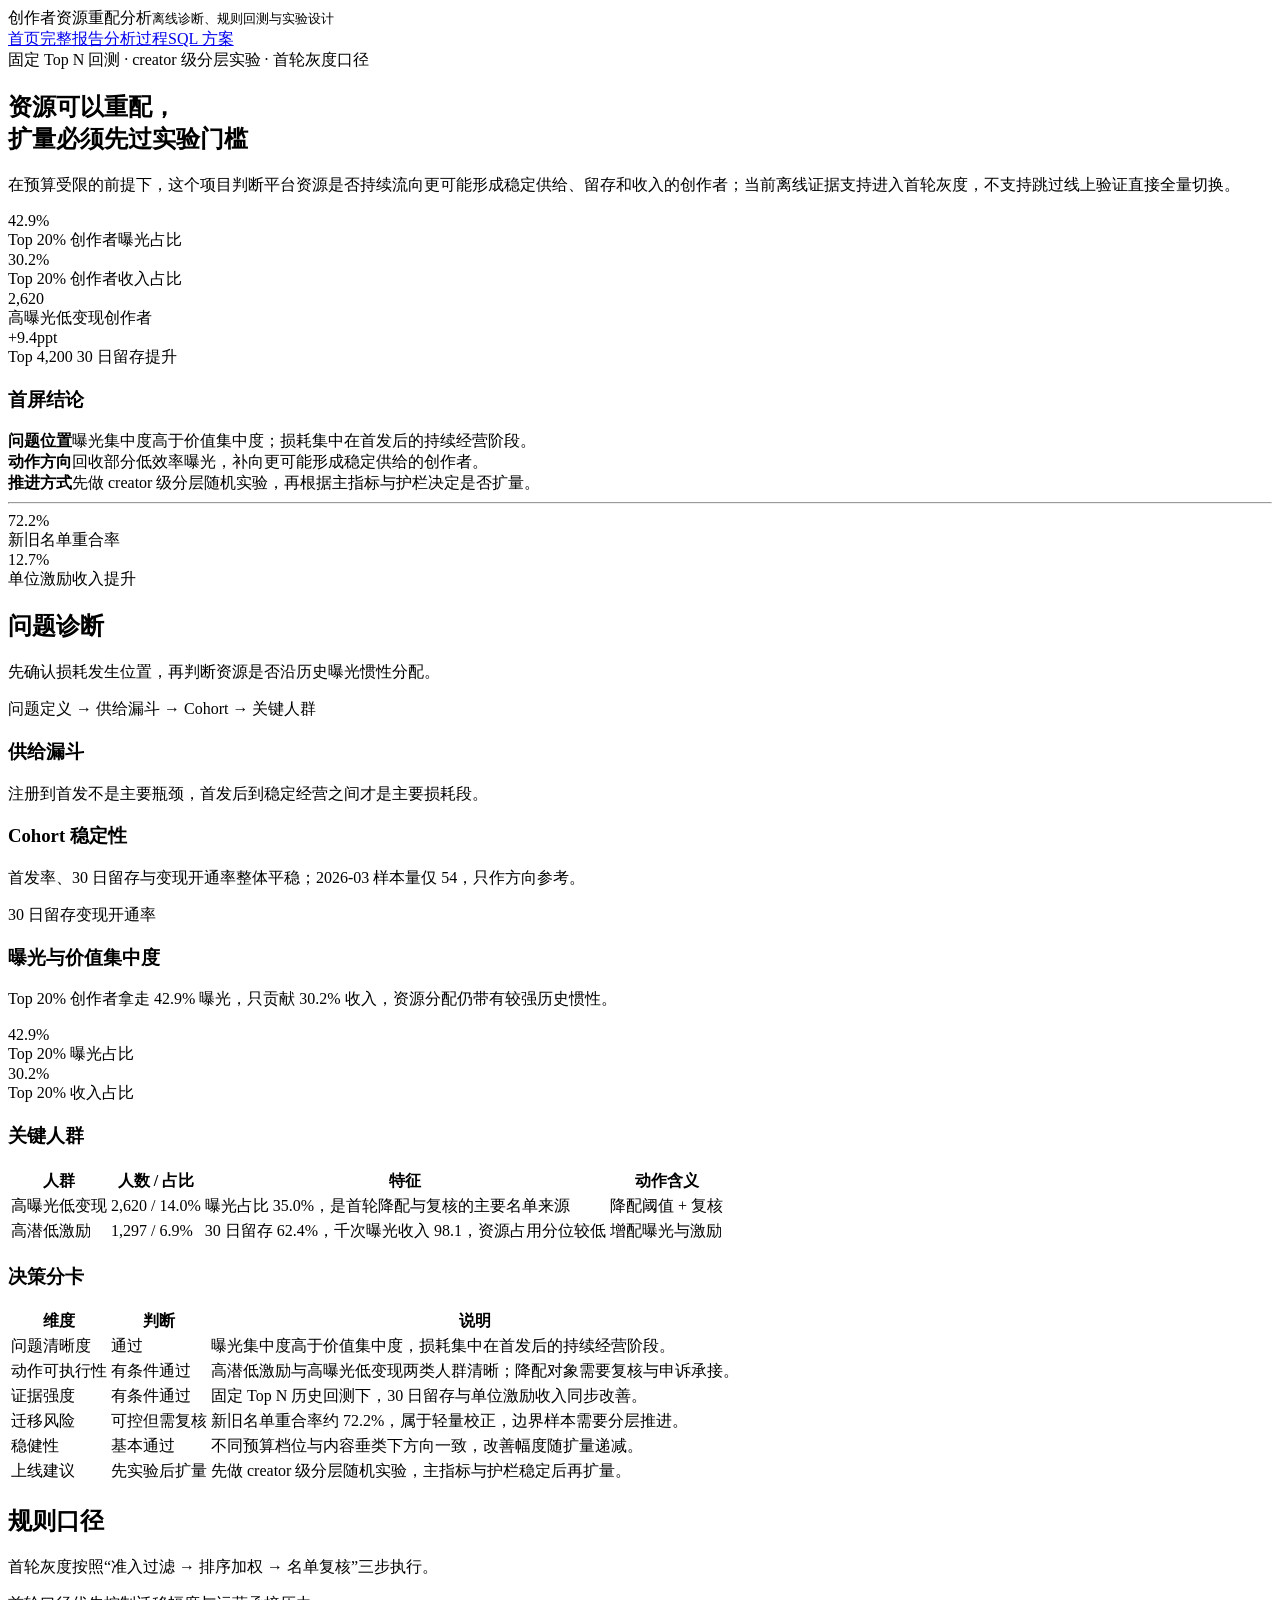
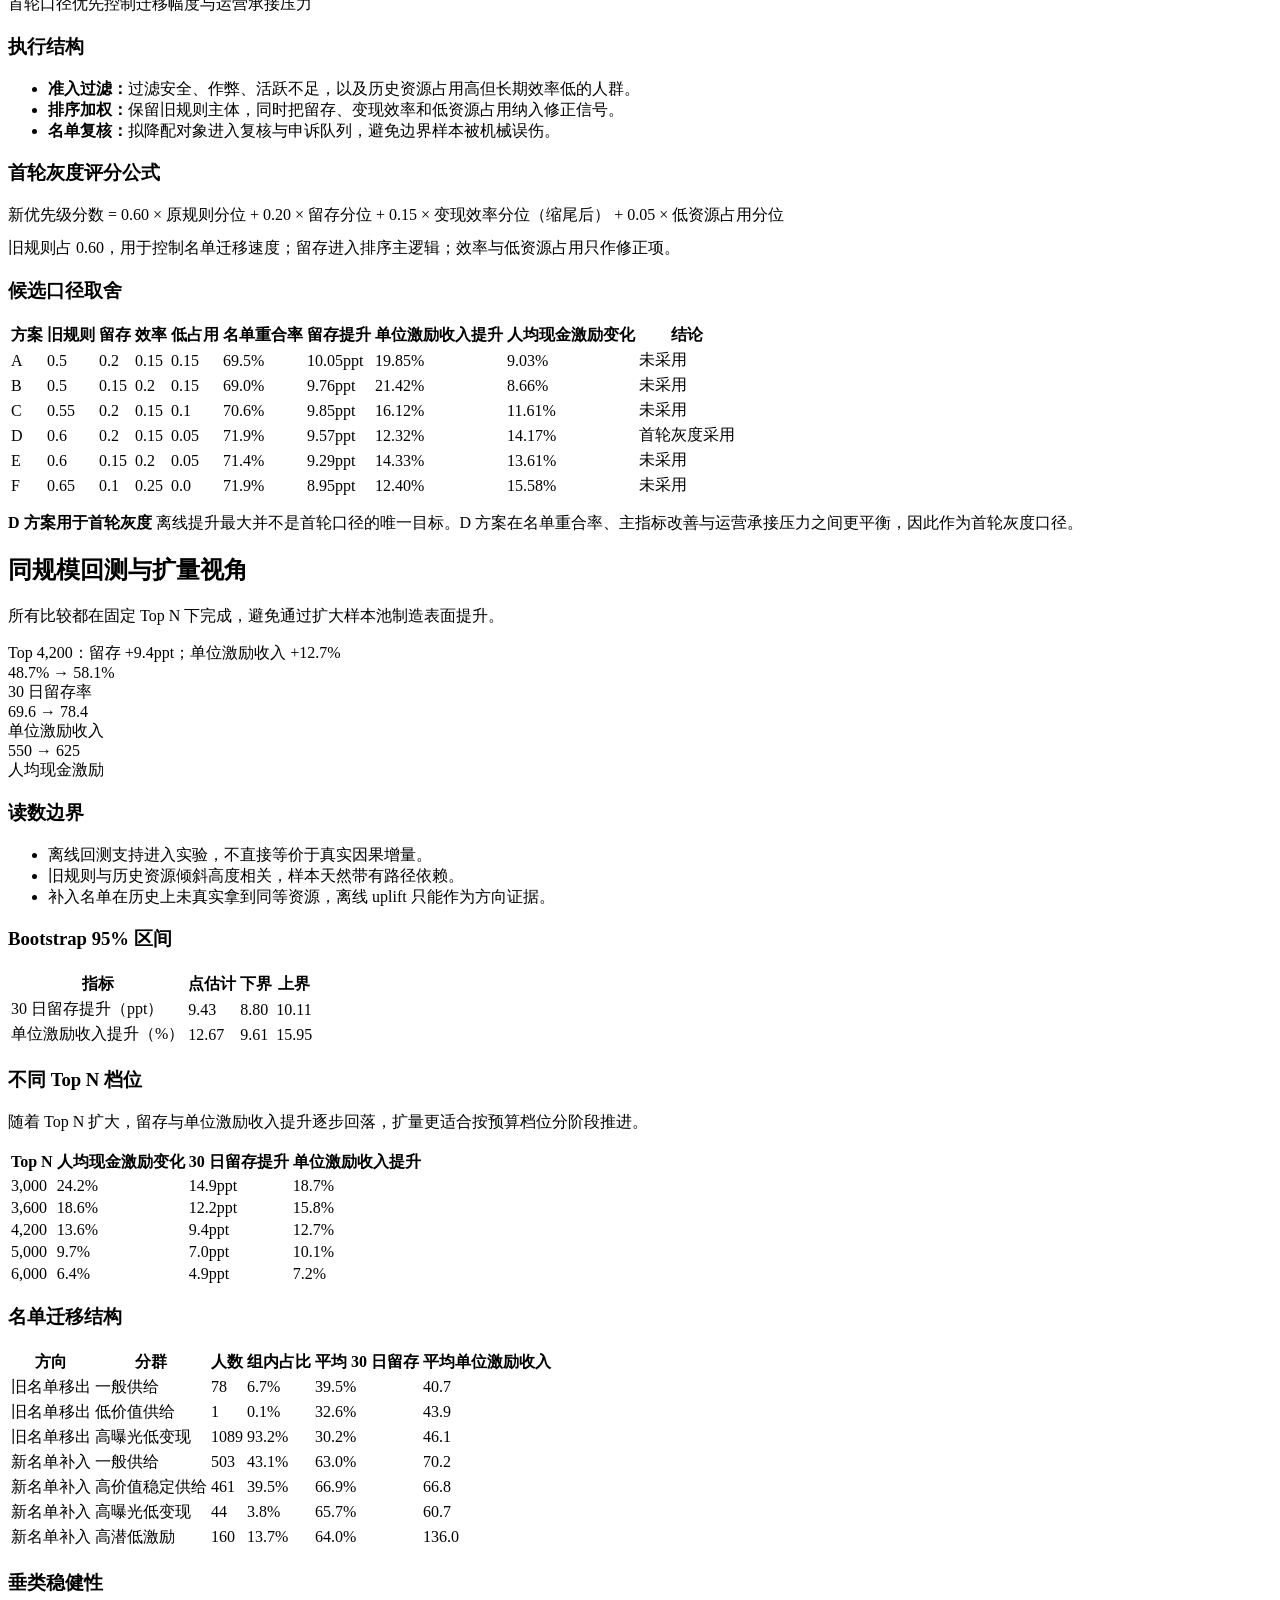
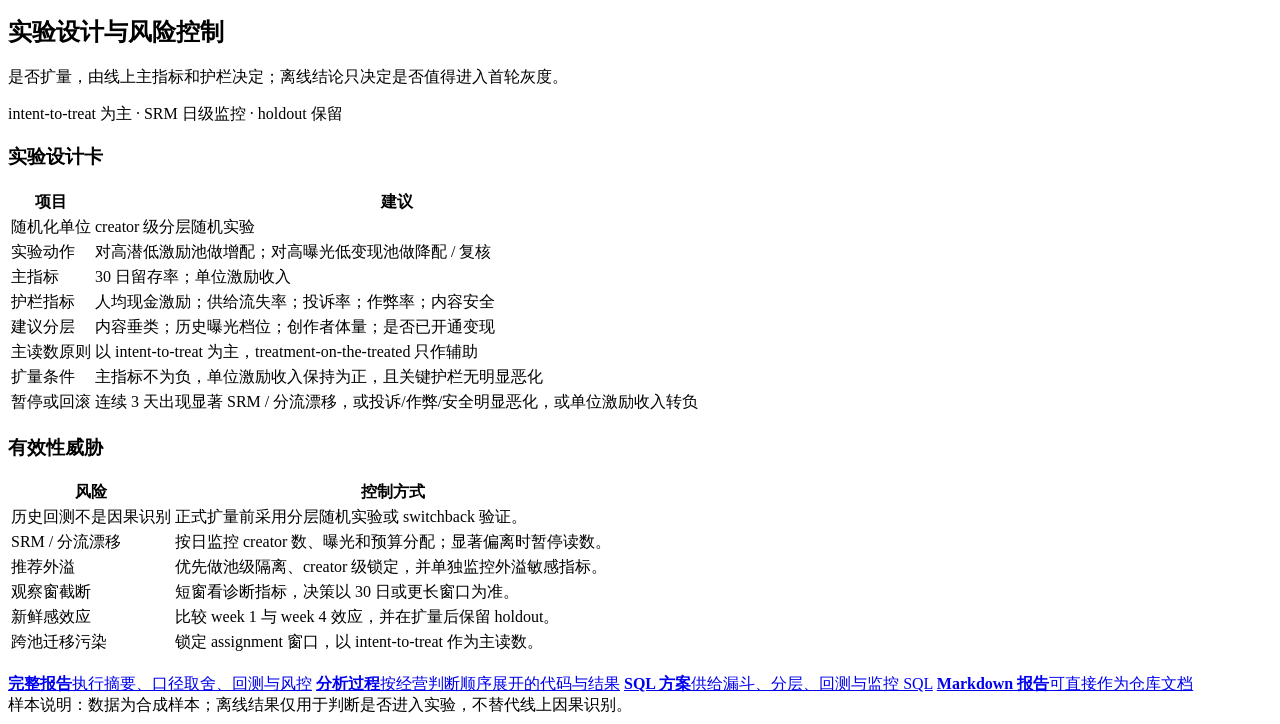
==== commit 6216c990: "third" ====
--- a/index.html
+++ b/index.html
@@ -1,322 +1,210 @@
 <!doctype html>
 <html lang="zh-CN">
 <head>
-<meta charset="utf-8">
-<meta name="viewport" content="width=device-width, initial-scale=1">
-<title>创作者资源重配分析｜离线诊断与实验设计</title>
-<style>
-:root{
-  --bg:#eef4ff;--bg2:#f8fbff;--surface:#ffffff;--surface2:#f8fafc;--text:#0f172a;--muted:#475569;--line:#e2e8f0;
-  --primary:#2563eb;--primary-soft:#dbeafe;--green:#16a34a;--green-soft:#ecfdf5;--amber:#d97706;--amber-soft:#fff7ed;
-  --purple:#7c3aed;--purple-soft:#f5f3ff;--red:#dc2626;--red-soft:#fef2f2;--shadow:0 20px 60px rgba(2,8,23,.08);
-}
-*{box-sizing:border-box}
-html{scroll-behavior:smooth}
-body{margin:0;font-family:-apple-system,BlinkMacSystemFont,"Segoe UI","PingFang SC","Hiragino Sans GB","Microsoft YaHei",Arial,sans-serif;background:linear-gradient(180deg,var(--bg) 0%,var(--bg2) 42%,#f6f8fb 100%);color:var(--text);line-height:1.7}
-a{color:var(--primary);text-decoration:none}
-a:hover{text-decoration:underline}
-.wrap{max-width:1240px;margin:0 auto;padding:24px 18px 72px}
-.hero{position:relative;overflow:hidden;border-radius:32px;padding:34px;border:1px solid rgba(255,255,255,.22);background:radial-gradient(circle at top right,rgba(255,255,255,.18),rgba(255,255,255,.06)),linear-gradient(135deg,#0f172a,#172554 58%,#1d4ed8);color:#fff;box-shadow:0 24px 80px rgba(15,23,42,.22)}
-.hero:before{content:"";position:absolute;right:-60px;top:-60px;width:240px;height:240px;border-radius:50%;background:rgba(255,255,255,.08);filter:blur(4px)}
-.hero-grid{display:grid;grid-template-columns:1.15fr .85fr;gap:18px;align-items:end}
-.badge{display:inline-flex;gap:8px;align-items:center;padding:7px 12px;border-radius:999px;background:rgba(255,255,255,.13);border:1px solid rgba(255,255,255,.16);font-size:12px;font-weight:700;letter-spacing:.02em}
-h1,h2,h3,h4{line-height:1.15;letter-spacing:-.03em;margin:0 0 12px}
-h1{font-size:42px} h2{font-size:30px} h3{font-size:20px} h4{font-size:15px}
-p{margin:0 0 10px}
-.small{font-size:14px;color:var(--muted)}
-.hero .small{color:rgba(255,255,255,.82)}
-.metric-grid{display:grid;grid-template-columns:repeat(4,minmax(0,1fr));gap:14px;margin-top:20px}
-.metric{padding:18px;border-radius:22px;background:rgba(255,255,255,.12);border:1px solid rgba(255,255,255,.16);backdrop-filter:blur(10px)}
-.metric .num{font-size:30px;font-weight:800;letter-spacing:-.04em}
-.metric .lab{font-size:13px;color:rgba(255,255,255,.78);margin-top:4px}
-.hero-panel{padding:22px;border-radius:24px;background:rgba(255,255,255,.10);border:1px solid rgba(255,255,255,.18)}
-.hero-panel ul{margin:12px 0 0 18px}
-.nav{position:sticky;top:12px;z-index:20;margin:18px 0;padding:12px 14px;border-radius:18px;background:rgba(255,255,255,.82);backdrop-filter:blur(12px);border:1px solid rgba(226,232,240,.8);display:flex;gap:12px;flex-wrap:wrap;box-shadow:0 10px 30px rgba(15,23,42,.06)}
-.nav a{font-size:13px;font-weight:800;color:#334155}
-.section{margin-top:18px;border-radius:28px;padding:26px;background:rgba(255,255,255,.88);border:1px solid rgba(226,232,240,.88);box-shadow:var(--shadow)}
-.two{display:grid;grid-template-columns:1.02fr .98fr;gap:18px}
-.three{display:grid;grid-template-columns:repeat(3,minmax(0,1fr));gap:16px}
-.four{display:grid;grid-template-columns:repeat(4,minmax(0,1fr));gap:14px}
-.card{border:1px solid var(--line);border-radius:22px;padding:18px;background:#fff}
-.card.soft{background:linear-gradient(180deg,#fff,#fbfdff)}
-.card.blue{background:linear-gradient(180deg,#eff6ff,#ffffff);border-color:#bfdbfe}
-.card.green{background:linear-gradient(180deg,#ecfdf5,#ffffff);border-color:#bbf7d0}
-.card.amber{background:linear-gradient(180deg,#fff7ed,#ffffff);border-color:#fed7aa}
-.card.purple{background:linear-gradient(180deg,#f5f3ff,#ffffff);border-color:#ddd6fe}
-.card.red{background:linear-gradient(180deg,#fef2f2,#ffffff);border-color:#fecaca}
-.kicker{font-size:12px;font-weight:800;letter-spacing:.05em;text-transform:uppercase;color:#64748b;margin-bottom:8px}
-.pillrow{display:flex;gap:8px;flex-wrap:wrap;margin-top:10px}
-.pill{display:inline-flex;align-items:center;padding:6px 10px;border-radius:999px;font-size:12px;font-weight:800;border:1px solid transparent}
-.pill.blue{background:#eff6ff;border-color:#bfdbfe;color:#1d4ed8}
-.pill.green{background:#ecfdf5;border-color:#bbf7d0;color:#15803d}
-.pill.amber{background:#fff7ed;border-color:#fed7aa;color:#c2410c}
-.pill.purple{background:#f5f3ff;border-color:#ddd6fe;color:#6d28d9}
-.pill.red{background:#fef2f2;border-color:#fecaca;color:#b91c1c}
-.note{padding:16px 18px;border-radius:18px;border:1px solid var(--line);background:#f8fafc;color:#334155}
-.table{width:100%;border-collapse:collapse;font-size:14px}
-.table th,.table td{padding:12px 10px;border-bottom:1px solid var(--line);text-align:left;vertical-align:top}
-.table th{font-size:12px;letter-spacing:.04em;text-transform:uppercase;color:#64748b}
-.table tr.highlight td{background:#eff6ff}
-.table tr:hover td{background:#f8fafc}
-.code{font-family:ui-monospace,SFMono-Regular,Menlo,monospace;background:#0f172a;color:#e2e8f0;padding:14px 16px;border-radius:18px;overflow:auto;font-size:13px;line-height:1.65}
-pre.code{white-space:pre-wrap}
-.figcap{font-size:14px;color:var(--muted);margin-top:10px}
-.list{margin:8px 0 0 18px;padding:0}
-.list li{margin:6px 0}
-.divider{height:1px;background:linear-gradient(90deg,transparent,#cbd5e1,transparent);margin:18px 0}
-.footer{margin-top:20px;color:#64748b;font-size:13px}
-.callout{padding:18px 20px;border-radius:22px;background:linear-gradient(135deg,#eff6ff,#ffffff);border:1px solid #bfdbfe}
-.meter-stack{display:grid;gap:12px;margin-top:12px}
-.meter-row{display:grid;grid-template-columns:180px 1fr 76px;gap:12px;align-items:center}
-.meter-row.small{grid-template-columns:150px 1fr 84px}
-.meter-row .lab{font-size:14px;color:#334155;font-weight:700}
-.meter{height:12px;background:#e2e8f0;border-radius:999px;overflow:hidden;position:relative}
-.meter > span{display:block;height:100%;background:linear-gradient(90deg,#93c5fd,#2563eb);border-radius:999px}
-.meter.green > span{background:linear-gradient(90deg,#86efac,#16a34a)}
-.meter.amber > span{background:linear-gradient(90deg,#fdba74,#d97706)}
-.meter.purple > span{background:linear-gradient(90deg,#c4b5fd,#7c3aed)}
-.meter.red > span{background:linear-gradient(90deg,#fca5a5,#dc2626)}
-.meter-row .val{font-size:13px;font-weight:800;color:#0f172a;text-align:right}
-.grid-2-1{display:grid;grid-template-columns:1.25fr .75fr;gap:18px}
-.grid-1-2{display:grid;grid-template-columns:.9fr 1.1fr;gap:18px}
-.kv{display:grid;grid-template-columns:repeat(2,minmax(0,1fr));gap:12px}
-.kv .item{padding:14px;border:1px solid var(--line);border-radius:18px;background:#fff}
-.kv .k{font-size:12px;color:#64748b;font-weight:800;text-transform:uppercase;letter-spacing:.04em}
-.kv .v{font-size:24px;font-weight:800;letter-spacing:-.03em;margin-top:4px}
-.timeline{display:grid;gap:14px}
-.timeline .step{display:grid;grid-template-columns:40px 1fr;gap:12px;align-items:start}
-.timeline .idx{width:40px;height:40px;border-radius:50%;display:flex;align-items:center;justify-content:center;background:#eff6ff;border:1px solid #bfdbfe;color:#1d4ed8;font-weight:800}
-.warning{border-left:4px solid #dc2626;padding-left:14px}
-.ok{border-left:4px solid #16a34a;padding-left:14px}
-.badge-inline{display:inline-block;padding:2px 8px;border-radius:999px;font-size:12px;font-weight:800;background:#eef2ff;color:#3730a3;border:1px solid #c7d2fe}
-.mono{font-family:ui-monospace,SFMono-Regular,Menlo,monospace}
-@media (max-width:1080px){.hero-grid,.two,.three,.four,.metric-grid,.grid-2-1,.grid-1-2{grid-template-columns:1fr 1fr}.meter-row{grid-template-columns:140px 1fr 70px}} 
-@media (max-width:720px){.hero-grid,.two,.three,.four,.metric-grid,.grid-2-1,.grid-1-2,.kv{grid-template-columns:1fr}.wrap{padding:14px 12px 40px}.section{padding:20px}.nav{position:static} h1{font-size:30px} h2{font-size:25px}.meter-row,.meter-row.small{grid-template-columns:1fr}.meter-row .val{text-align:left}}
-</style>
+  <meta charset="utf-8" />
+  <meta name="viewport" content="width=device-width, initial-scale=1" />
+  <title>创作者资源重配分析｜首页</title>
+  <link rel="stylesheet" href="assets/styles.css" />
 </head>
 <body>
-<div class="wrap">
-<div class="nav">
-  <a href="#positioning">项目定位</a>
-  <a href="#diagnosis">问题诊断</a>
-  <a href="#strategy">策略口径</a>
-  <a href="#backtest">回测与扩量</a>
-  <a href="#experiment">实验设计</a>
-  <a href="#materials">分析材料</a>
-</div>
-
-<section class="hero" id="top">
-  <div class="hero-grid">
+  
+    <div class="topbar">
+      <div class="wrap nav">
+        <div class="brand">创作者资源重配分析<small>离线诊断、规则回测与实验设计</small></div>
+        <div class="navlinks"><a href="index.html" class="active">首页</a><a href="report.html" class="">完整报告</a><a href="notebook.html" class="">分析过程</a><a href="sql.html" class="">SQL 方案</a></div>
+      </div>
+    </div>
+    
+  
+<section class="hero">
+  <div class="wrap hero-grid">
     <div>
-      <div class="badge">创作者资源重配分析</div>
-      <h1 style="margin-top:14px;">离线诊断支持进入灰度，<br>不支持跳过线上验证</h1>
-      <p class="small">项目定位为<strong>资源重配策略的离线诊断、规则回测与实验设计</strong>。它回答“值不值得试”，而不是直接宣布“策略已经成立”。</p>
-      <div class="metric-grid">
-        <div class="metric"><div class="num">42.9%</div><div class="lab">Top 20% 创作者曝光占比</div></div>
-        <div class="metric"><div class="num">30.2%</div><div class="lab">Top 20% 创作者收入占比</div></div>
-        <div class="metric"><div class="num">2,620</div><div class="lab">高曝光低变现创作者</div></div>
-        <div class="metric"><div class="num">+9.4ppt</div><div class="lab">Top 4,200 留存提升</div></div>
-      </div>
-    </div>
-    <div class="hero-panel">
-      <h3>首屏判断</h3>
-      <ul class="list">
-        <li>问题成立：资源集中度高于价值集中度，且损耗集中在首发后的持续经营阶段。</li>
-        <li>动作明确：回收部分低效率曝光，补向更可能形成稳定供给的创作者。</li>
-        <li>推进克制：先做 creator 级分层灰度，再决定是否扩量。</li>
-      </ul>
-    </div>
-  </div>
-</section>
-
-<section class="section" id="positioning">
-  <div class="kicker">项目定位</div>
-  <h2>先把项目说准：这是策略分析与实验设计，不是实验结果汇报</h2>
-  <div class="three">
-    <div class="card blue"><h3>它是什么</h3><p>围绕创作者资源配置效率，完成从问题诊断、规则设计、同规模回测到实验设计的闭环。</p></div>
-    <div class="card amber"><h3>它不是什么</h3><p>不是已经完成因果识别的 A/B 实验复盘，也不应把离线 uplift 直接表述成真实增量效果。</p></div>
-    <div class="card green"><h3>为什么值得试</h3><p>离线证据显示方向稳定、迁移幅度可控、执行门槛清晰，因此适合进入首轮灰度。</p></div>
-  </div>
-  <div class="callout" style="margin-top:16px;">当前页面已统一为中文标题、中文小节、UTF-8 编码，并补充了权重取舍、回测边界、预算视角和实验门槛。</div>
-</section>
-
-<section class="section grid-2-1" id="diagnosis">
-  <div>
-    <div class="kicker">问题诊断</div>
-    <h2>损耗发生在哪里，资源又错配在哪里</h2>
-    <div class="card soft">
-      <h3>供给漏斗</h3>
-      <p class="small">注册到首发并不是主要瓶颈，真正的大幅损耗发生在首发后到稳定经营之间。</p>
-      <div class="meter-stack"><div class='meter-row'><div class='lab'>注册创作者</div><div class='meter'><span style='width:100.0%'></span></div><div class='val'>100.0%</div></div><div class='meter-row'><div class='lab'>完成首发</div><div class='meter'><span style='width:80.6%'></span></div><div class='val'>80.6%｜阶段转化 80.6%</div></div><div class='meter-row'><div class='lab'>连续活跃≥2周</div><div class='meter'><span style='width:69.7%'></span></div><div class='val'>69.7%｜阶段转化 86.5%</div></div><div class='meter-row'><div class='lab'>连续活跃≥4周</div><div class='meter'><span style='width:45.7%'></span></div><div class='val'>45.7%｜阶段转化 65.6%</div></div><div class='meter-row'><div class='lab'>已开通变现</div><div class='meter'><span style='width:31.6%'></span></div><div class='val'>31.6%｜阶段转化 69.1%</div></div><div class='meter-row'><div class='lab'>稳定经营且已开通变现</div><div class='meter'><span style='width:15.0%'></span></div><div class='val'>15.0%｜阶段转化 47.6%</div></div></div>
-    </div>
-    <div class="card soft" style="margin-top:16px;">
-      <h3>Cohort 稳定性</h3>
-      <p class="small">首发率、30 日留存和变现开通率整体平稳；2026-03 只有 54 个样本，只能作方向参考。</p>
-      <table class="table"><tr><th>入驻月</th><th>样本量</th><th>首发率</th><th>30日留存</th><th>变现开通率</th><th>备注</th></tr><tr><td>2025-04</td><td>1692</td><td>85.0%</td><td>45.5%</td><td>57.7%</td><td></td></tr><tr><td>2025-05</td><td>1699</td><td>84.1%</td><td>46.2%</td><td>58.4%</td><td></td></tr><tr><td>2025-06</td><td>1678</td><td>83.6%</td><td>45.4%</td><td>58.1%</td><td></td></tr><tr><td>2025-07</td><td>1750</td><td>82.7%</td><td>45.7%</td><td>56.5%</td><td></td></tr><tr><td>2025-08</td><td>1677</td><td>80.0%</td><td>45.1%</td><td>60.4%</td><td></td></tr><tr><td>2025-09</td><td>1734</td><td>81.8%</td><td>45.0%</td><td>58.4%</td><td></td></tr><tr><td>2025-10</td><td>1707</td><td>78.8%</td><td>44.9%</td><td>57.5%</td><td></td></tr><tr><td>2025-11</td><td>1713</td><td>79.9%</td><td>45.7%</td><td>58.8%</td><td></td></tr><tr><td>2025-12</td><td>1751</td><td>77.7%</td><td>44.5%</td><td>56.6%</td><td></td></tr><tr><td>2026-01</td><td>1745</td><td>75.9%</td><td>44.8%</td><td>58.0%</td><td></td></tr><tr><td>2026-02</td><td>1542</td><td>77.3%</td><td>45.7%</td><td>60.1%</td><td></td></tr><tr><td>2026-03</td><td>54</td><td>70.4%</td><td>47.1%</td><td>63.2%</td><td>样本较小，仅作方向参考</td></tr></table>
-    </div>
-  </div>
-  <div>
-    <div class="card blue">
-      <h3>曝光与价值集中度</h3>
-      <p>Top 20% 创作者拿走 <strong>42.9%</strong> 曝光，但只贡献 <strong>30.2%</strong> 收入，说明当前资源分配更接近延续历史曝光优势，而不是持续投向长期质量更高的供给。</p>
-      <div class="meter-stack" style="margin-top:14px;">
-        <div class="meter-row small"><div class="lab">Top 20% 曝光占比</div><div class="meter blue"><span style="width:42.9%"></span></div><div class="val">42.9%</div></div>
-        <div class="meter-row small"><div class="lab">Top 20% 收入占比</div><div class="meter green"><span style="width:30.2%"></span></div><div class="val">30.2%</div></div>
-      </div>
-    </div>
-    <div class="card purple" style="margin-top:16px;">
-      <h3>关键人群</h3>
-      <table class="table">
-        <tr><th>人群</th><th>人数 / 占比</th><th>特征</th><th>动作含义</th></tr>
-        <tr><td>高曝光低变现</td><td>2,620 / 14.0%</td><td>占曝光 35.0%，是主要资源沉没点</td><td>降配阈值 + 复核</td></tr>
-        <tr><td>高潜低激励</td><td>1,297 / 6.9%</td><td>30 日留存 62.4%，千次曝光收入 98.1</td><td>增配曝光与激励</td></tr>
-      </table>
-      <p class="figcap">这两类人群都不应被“机械标签化”处理，而应作为首轮策略动作的重点名单来源。</p>
-    </div>
-    <div class="card green" style="margin-top:16px;">
+      <div class="eyebrow">固定 Top N 回测 · creator 级分层实验 · 首轮灰度口径</div>
+      <h1>资源可以重配，<br>扩量必须先过实验门槛</h1>
+      <p>在预算受限的前提下，这个项目判断平台资源是否持续流向更可能形成稳定供给、留存和收入的创作者；当前离线证据支持进入首轮灰度，不支持跳过线上验证直接全量切换。</p>
+      <div class="metrics">
+        <div class="metric"><div class="value">42.9%</div><div class="label">Top 20% 创作者曝光占比</div></div>
+        <div class="metric"><div class="value">30.2%</div><div class="label">Top 20% 创作者收入占比</div></div>
+        <div class="metric"><div class="value">2,620</div><div class="label">高曝光低变现创作者</div></div>
+        <div class="metric"><div class="value">+9.4ppt</div><div class="label">Top 4,200 30 日留存提升</div></div>
+      </div>
+    </div>
+    <div class="panel pad">
+      <h3>首屏结论</h3>
+      <div class="kicker-list">
+        <div class="kicker"><strong>问题位置</strong><span>曝光集中度高于价值集中度；损耗集中在首发后的持续经营阶段。</span></div>
+        <div class="kicker"><strong>动作方向</strong><span>回收部分低效率曝光，补向更可能形成稳定供给的创作者。</span></div>
+        <div class="kicker"><strong>推进方式</strong><span>先做 creator 级分层随机实验，再根据主指标与护栏决定是否扩量。</span></div>
+      </div>
+      <hr class="sep" />
+      <div class="mini-grid">
+        <div class="small-card"><div class="big">72.2%</div><div class="label">新旧名单重合率</div></div>
+        <div class="small-card"><div class="big">12.7%</div><div class="label">单位激励收入提升</div></div>
+      </div>
+    </div>
+  </div>
+</section>
+
+<section class="section">
+  <div class="wrap">
+    <div class="section-header">
+      <div>
+        <h2>问题诊断</h2>
+        <p>先确认损耗发生位置，再判断资源是否沿历史曝光惯性分配。</p>
+      </div>
+      <div class="badge soft">问题定义 → 供给漏斗 → Cohort → 关键人群</div>
+    </div>
+    <div class="grid-2">
+      <div class="panel pad">
+        <h3>供给漏斗</h3>
+        <p>注册到首发不是主要瓶颈，首发后到稳定经营之间才是主要损耗段。</p>
+        <div id="funnelChart"></div>
+      </div>
+      <div class="panel pad">
+        <h3>Cohort 稳定性</h3>
+        <p>首发率、30 日留存与变现开通率整体平稳；2026-03 样本量仅 54，只作方向参考。</p>
+        <div class="legend"><span class="l1">30 日留存</span><span class="l2">变现开通率</span></div>
+        <div id="cohortChart"></div>
+      </div>
+    </div>
+    <div class="grid-2" style="margin-top:18px">
+      <div class="panel pad">
+        <h3>曝光与价值集中度</h3>
+        <p>Top 20% 创作者拿走 42.9% 曝光，只贡献 30.2% 收入，资源分配仍带有较强历史惯性。</p>
+        <div class="mini-grid">
+          <div class="small-card"><div class="big">42.9%</div><div class="label">Top 20% 曝光占比</div></div>
+          <div class="small-card"><div class="big">30.2%</div><div class="label">Top 20% 收入占比</div></div>
+        </div>
+      </div>
+      <div class="panel pad">
+        <h3>关键人群</h3>
+        <div class="table-wrap"><table><thead><tr><th>人群</th><th>人数 / 占比</th><th>特征</th><th>动作含义</th></tr></thead><tbody><tr><td>高曝光低变现</td><td>2,620 / 14.0%</td><td>曝光占比 35.0%，是首轮降配与复核的主要名单来源</td><td>降配阈值 + 复核</td></tr><tr><td>高潜低激励</td><td>1,297 / 6.9%</td><td>30 日留存 62.4%，千次曝光收入 98.1，资源占用分位较低</td><td>增配曝光与激励</td></tr></tbody></table></div>
+      </div>
+    </div>
+    <div class="panel pad" style="margin-top:18px">
       <h3>决策分卡</h3>
-      <table class="table"><tr><th>维度</th><th>判断</th><th>说明</th></tr><tr><td>问题清晰度</td><td><span class='badge-inline'>通过</span></td><td>曝光集中度高于价值集中度，且损耗主要发生在首发后的持续经营阶段，资源错配问题成立。</td></tr><tr><td>动作可执行性</td><td><span class='badge-inline'>有条件通过</span></td><td>高潜低激励与高曝光低变现两类优先人群清晰，但降配对象仍需复核队列和申诉机制承接。</td></tr><tr><td>证据强度</td><td><span class='badge-inline'>有条件通过</span></td><td>同规模历史回测显示 30 日留存和单位激励收入同时改善，当前证据支持进入实验，不直接替代线上因果识别。</td></tr><tr><td>迁移风险</td><td><span class='badge-inline'>可控但需复核</span></td><td>新旧名单重合率约 72.2%，属于轻量校正；边界样本仍需结合运营承接能力分层推进。</td></tr><tr><td>稳健性</td><td><span class='badge-inline'>基本通过</span></td><td>不同预算规模和内容垂类下方向基本一致，但收益释放幅度存在差异，更适合分层灰度。</td></tr><tr><td>上线建议</td><td><span class='badge-inline'>先实验后扩量</span></td><td>先做 creator 级分层随机实验；主指标保持为正且关键护栏无明显恶化后，再按池和预算档位扩量。</td></tr></table>
-    </div>
-  </div>
-</section>
-
-<section class="section" id="strategy">
-  <div class="kicker">策略口径</div>
-  <h2>把规则说清楚：准入、排序、复核三步执行</h2>
-  <div class="three">
-    <div class="card blue"><h3>准入过滤</h3><p>先过滤安全、作弊、活跃不足，以及历史资源占用高但长期效率低的人群。</p></div>
-    <div class="card green"><h3>排序加权</h3><p>保留旧规则主体，同时加入留存、变现效率和低资源占用三个修正信号。</p></div>
-    <div class="card amber"><h3>名单复核</h3><p>拟降配对象进入复核与申诉队列，避免机械误伤边界样本。</p></div>
-  </div>
-  <div class="grid-2-1" style="margin-top:16px;">
-    <div class="card soft">
-      <h3>首轮灰度评分公式</h3>
-      <pre class="code">新优先级分数
+      <div class="table-wrap"><table><thead><tr><th>维度</th><th>判断</th><th>说明</th></tr></thead><tbody><tr><td>问题清晰度</td><td>通过</td><td>曝光集中度高于价值集中度，损耗集中在首发后的持续经营阶段。</td></tr><tr><td>动作可执行性</td><td>有条件通过</td><td>高潜低激励与高曝光低变现两类人群清晰；降配对象需要复核与申诉承接。</td></tr><tr><td>证据强度</td><td>有条件通过</td><td>固定 Top N 历史回测下，30 日留存与单位激励收入同步改善。</td></tr><tr><td>迁移风险</td><td>可控但需复核</td><td>新旧名单重合率约 72.2%，属于轻量校正，边界样本需要分层推进。</td></tr><tr><td>稳健性</td><td>基本通过</td><td>不同预算档位与内容垂类下方向一致，改善幅度随扩量递减。</td></tr><tr><td>上线建议</td><td>先实验后扩量</td><td>先做 creator 级分层随机实验，主指标与护栏稳定后再扩量。</td></tr></tbody></table></div>
+    </div>
+  </div>
+</section>
+
+<section class="section">
+  <div class="wrap">
+    <div class="section-header">
+      <div>
+        <h2>规则口径</h2>
+        <p>首轮灰度按照“准入过滤 → 排序加权 → 名单复核”三步执行。</p>
+      </div>
+      <div class="badge warn">首轮口径优先控制迁移幅度与运营承接压力</div>
+    </div>
+    <div class="grid-2">
+      <div class="panel pad">
+        <h3>执行结构</h3>
+        <ul class="list-tight">
+          <li><strong>准入过滤：</strong>过滤安全、作弊、活跃不足，以及历史资源占用高但长期效率低的人群。</li>
+          <li><strong>排序加权：</strong>保留旧规则主体，同时把留存、变现效率和低资源占用纳入修正信号。</li>
+          <li><strong>名单复核：</strong>拟降配对象进入复核与申诉队列，避免边界样本被机械误伤。</li>
+        </ul>
+      </div>
+      <div class="panel pad">
+        <h3>首轮灰度评分公式</h3>
+        <div class="code">新优先级分数
 = 0.60 × 原规则分位
 + 0.20 × 留存分位
 + 0.15 × 变现效率分位（缩尾后）
-+ 0.05 × 低资源占用分位</pre>
-      <div class="timeline" style="margin-top:10px;">
-        <div class="step"><div class="idx">1</div><div><strong>旧规则权重保留 0.60</strong><br><span class="small">核心目的不是推翻旧规则，而是在首轮灰度中控制名单迁移速度，避免把执行风险直接推到运营端。</span></div></div>
-        <div class="step"><div class="idx">2</div><div><strong>留存显式给到 0.20</strong><br><span class="small">让长期供给质量从“解释变量”进入“排序变量”。</span></div></div>
-        <div class="step"><div class="idx">3</div><div><strong>效率和低资源占用只作修正项</strong><br><span class="small">避免让单一短期效率口径或极端占用口径直接主导名次。</span></div></div>
-      </div>
-    </div>
-    <div class="card soft">
-      <h3>为什么是 D 方案</h3>
-      <p class="small">不是因为它离线提升最大，而是因为它更适合作为首轮灰度：名单重合率更稳，主指标改善为正，且运营承接压力更可控。</p>
-      <table class="table">
-        <tr><th>方案</th><th>旧规则</th><th>留存</th><th>效率</th><th>低占用</th><th>名单重合率</th><th>留存提升</th><th>单位激励收入提升</th><th>人均现金激励变化</th><th>结论</th></tr>
-        <tr><td>A</td><td>0.50</td><td>0.20</td><td>0.15</td><td>0.15</td><td>69.5%</td><td>10.05</td><td>19.85%</td><td>9.03%</td><td>未采用</td></tr><tr><td>B</td><td>0.50</td><td>0.15</td><td>0.20</td><td>0.15</td><td>69.0%</td><td>9.76</td><td>21.42%</td><td>8.66%</td><td>未采用</td></tr><tr><td>C</td><td>0.55</td><td>0.20</td><td>0.15</td><td>0.10</td><td>70.6%</td><td>9.85</td><td>16.12%</td><td>11.61%</td><td>未采用</td></tr><tr class="highlight"><td>D</td><td>0.60</td><td>0.20</td><td>0.15</td><td>0.05</td><td>71.9%</td><td>9.57</td><td>12.32%</td><td>14.17%</td><td>首轮灰度采用</td></tr><tr><td>E</td><td>0.60</td><td>0.15</td><td>0.20</td><td>0.05</td><td>71.4%</td><td>9.29</td><td>14.33%</td><td>13.61%</td><td>未采用</td></tr><tr><td>F</td><td>0.65</td><td>0.10</td><td>0.25</td><td>-0.00</td><td>71.9%</td><td>8.95</td><td>12.40%</td><td>15.58%</td><td>未采用</td></tr>
-      </table>
-    </div>
-  </div>
-</section>
-
-<section class="section" id="backtest">
-  <div class="kicker">回测与扩量</div>
-  <h2>同规模比较方向成立，但扩量要分阶段</h2>
-  <div class="kv">
-    <div class="item"><div class="k">30日留存</div><div class="v">48.7% → 58.1%</div><div class="small">提升 9.4 个百分点</div></div>
-    <div class="item"><div class="k">单位激励收入</div><div class="v">69.6 → 78.4</div><div class="small">提升 12.7%</div></div>
-    <div class="item"><div class="k">人均现金激励</div><div class="v">550 → 625</div><div class="small">变化 13.6%</div></div>
-    <div class="item"><div class="k">Bootstrap 95% 区间</div><div class="v">留存 8.8–10.1ppt</div><div class="small">单位激励收入 9.6%–16.0%</div></div>
-  </div>
-  <div class="two" style="margin-top:16px;">
-    <div class="card blue">
-      <h3>这组回测说明什么</h3>
-      <ul class="list">
-        <li>在同规模 Top N 下，新规则把更多资源分给了经营质量更高的供给。</li>
-        <li>单人成本上升，但稳定经营与单位激励产出同步改善，因此更接近结构性资源重配。</li>
-        <li>新旧名单重合率约 72.2%，属于轻量校正，而不是推倒重来。</li>
-      </ul>
-    </div>
-    <div class="card red">
-      <h3>这组回测不能说明什么</h3>
-      <ul class="list">
-        <li>不能把离线 uplift 当成真实因果 uplift。</li>
-        <li>不能排除历史活动资源、运营干预和幸存者偏差。</li>
-        <li>不能假设补入名单在真实拿到同等资源后一定兑现同幅度收益。</li>
-      </ul>
-    </div>
-  </div>
-  <div class="grid-2-1" style="margin-top:16px;">
-    <div class="card soft">
++ 0.05 × 低资源占用分位</div>
+        <p style="margin-top:12px">旧规则占 0.60，用于控制名单迁移速度；留存进入排序主逻辑；效率与低资源占用只作修正项。</p>
+      </div>
+    </div>
+    <div class="panel pad" style="margin-top:18px">
+      <h3>候选口径取舍</h3>
+      <div class="table-wrap"><table><thead><tr><th>方案</th><th>旧规则</th><th>留存</th><th>效率</th><th>低占用</th><th>名单重合率</th><th>留存提升</th><th>单位激励收入提升</th><th>人均现金激励变化</th><th>结论</th></tr></thead><tbody><tr><td>A</td><td>0.5</td><td>0.2</td><td>0.15</td><td>0.15</td><td>69.5%</td><td>10.05ppt</td><td>19.85%</td><td>9.03%</td><td>未采用</td></tr><tr><td>B</td><td>0.5</td><td>0.15</td><td>0.2</td><td>0.15</td><td>69.0%</td><td>9.76ppt</td><td>21.42%</td><td>8.66%</td><td>未采用</td></tr><tr><td>C</td><td>0.55</td><td>0.2</td><td>0.15</td><td>0.1</td><td>70.6%</td><td>9.85ppt</td><td>16.12%</td><td>11.61%</td><td>未采用</td></tr><tr><td>D</td><td>0.6</td><td>0.2</td><td>0.15</td><td>0.05</td><td>71.9%</td><td>9.57ppt</td><td>12.32%</td><td>14.17%</td><td>首轮灰度采用</td></tr><tr><td>E</td><td>0.6</td><td>0.15</td><td>0.2</td><td>0.05</td><td>71.4%</td><td>9.29ppt</td><td>14.33%</td><td>13.61%</td><td>未采用</td></tr><tr><td>F</td><td>0.65</td><td>0.1</td><td>0.25</td><td>0.0</td><td>71.9%</td><td>8.95ppt</td><td>12.40%</td><td>15.58%</td><td>未采用</td></tr></tbody></table></div>
+      <div class="callout" style="margin-top:14px">
+        <strong>D 方案用于首轮灰度</strong>
+        离线提升最大并不是首轮口径的唯一目标。D 方案在名单重合率、主指标改善与运营承接压力之间更平衡，因此作为首轮灰度口径。
+      </div>
+    </div>
+  </div>
+</section>
+
+<section class="section">
+  <div class="wrap">
+    <div class="section-header">
+      <div>
+        <h2>同规模回测与扩量视角</h2>
+        <p>所有比较都在固定 Top N 下完成，避免通过扩大样本池制造表面提升。</p>
+      </div>
+      <div class="badge good">Top 4,200：留存 +9.4ppt；单位激励收入 +12.7%</div>
+    </div>
+    <div class="grid-3">
+      <div class="small-card"><div class="big">48.7% → 58.1%</div><div class="label">30 日留存率</div></div>
+      <div class="small-card"><div class="big">69.6 → 78.4</div><div class="label">单位激励收入</div></div>
+      <div class="small-card"><div class="big">550 → 625</div><div class="label">人均现金激励</div></div>
+    </div>
+    <div class="grid-2" style="margin-top:18px">
+      <div class="panel pad">
+        <h3>读数边界</h3>
+        <ul class="list-tight">
+          <li>离线回测支持进入实验，不直接等价于真实因果增量。</li>
+          <li>旧规则与历史资源倾斜高度相关，样本天然带有路径依赖。</li>
+          <li>补入名单在历史上未真实拿到同等资源，离线 uplift 只能作为方向证据。</li>
+        </ul>
+      </div>
+      <div class="panel pad">
+        <h3>Bootstrap 95% 区间</h3>
+        <div class="table-wrap"><table><thead><tr><th>指标</th><th>点估计</th><th>下界</th><th>上界</th></tr></thead><tbody><tr><td>30 日留存提升（ppt）</td><td>9.43</td><td>8.80</td><td>10.11</td></tr><tr><td>单位激励收入提升（%）</td><td>12.67</td><td>9.61</td><td>15.95</td></tr></tbody></table></div>
+      </div>
+    </div>
+    <div class="panel pad" style="margin-top:18px">
       <h3>不同 Top N 档位</h3>
-      <p class="small">规模越大，边际改善越弱，因此扩量应按预算档位分阶段推进，而不是一次性全量替换。</p>
-      <div class='card soft' style='margin-bottom:12px;'><div style='display:flex;justify-content:space-between;gap:12px;align-items:center;'><strong>Top 3,000</strong><span class='small'>人均现金激励变化 24.2%</span></div><div class='meter-stack'><div class='meter-row small'><div class='lab'>30 日留存提升</div><div class='meter green'><span style='width:100.0%'></span></div><div class='val'>14.9ppt</div></div><div class='meter-row small'><div class='lab'>单位激励收入提升</div><div class='meter purple'><span style='width:100.0%'></span></div><div class='val'>18.7%</div></div></div></div><div class='card soft' style='margin-bottom:12px;'><div style='display:flex;justify-content:space-between;gap:12px;align-items:center;'><strong>Top 3,600</strong><span class='small'>人均现金激励变化 18.6%</span></div><div class='meter-stack'><div class='meter-row small'><div class='lab'>30 日留存提升</div><div class='meter green'><span style='width:82.0%'></span></div><div class='val'>12.2ppt</div></div><div class='meter-row small'><div class='lab'>单位激励收入提升</div><div class='meter purple'><span style='width:84.4%'></span></div><div class='val'>15.8%</div></div></div></div><div class='card soft' style='margin-bottom:12px;'><div style='display:flex;justify-content:space-between;gap:12px;align-items:center;'><strong>Top 4,200</strong><span class='small'>人均现金激励变化 13.6%</span></div><div class='meter-stack'><div class='meter-row small'><div class='lab'>30 日留存提升</div><div class='meter green'><span style='width:63.5%'></span></div><div class='val'>9.4ppt</div></div><div class='meter-row small'><div class='lab'>单位激励收入提升</div><div class='meter purple'><span style='width:68.1%'></span></div><div class='val'>12.7%</div></div></div></div><div class='card soft' style='margin-bottom:12px;'><div style='display:flex;justify-content:space-between;gap:12px;align-items:center;'><strong>Top 5,000</strong><span class='small'>人均现金激励变化 9.7%</span></div><div class='meter-stack'><div class='meter-row small'><div class='lab'>30 日留存提升</div><div class='meter green'><span style='width:46.8%'></span></div><div class='val'>7.0ppt</div></div><div class='meter-row small'><div class='lab'>单位激励收入提升</div><div class='meter purple'><span style='width:54.1%'></span></div><div class='val'>10.1%</div></div></div></div><div class='card soft' style='margin-bottom:12px;'><div style='display:flex;justify-content:space-between;gap:12px;align-items:center;'><strong>Top 6,000</strong><span class='small'>人均现金激励变化 6.4%</span></div><div class='meter-stack'><div class='meter-row small'><div class='lab'>30 日留存提升</div><div class='meter green'><span style='width:32.9%'></span></div><div class='val'>4.9ppt</div></div><div class='meter-row small'><div class='lab'>单位激励收入提升</div><div class='meter purple'><span style='width:38.5%'></span></div><div class='val'>7.2%</div></div></div></div>
-    </div>
-    <div>
-      <div class="card soft">
+      <p>随着 Top N 扩大，留存与单位激励收入提升逐步回落，扩量更适合按预算档位分阶段推进。</p>
+      <div id="topNChart"></div>
+      <div class="table-wrap"><table><thead><tr><th>Top N</th><th>人均现金激励变化</th><th>30 日留存提升</th><th>单位激励收入提升</th></tr></thead><tbody><tr><td>3,000</td><td>24.2%</td><td>14.9ppt</td><td>18.7%</td></tr><tr><td>3,600</td><td>18.6%</td><td>12.2ppt</td><td>15.8%</td></tr><tr><td>4,200</td><td>13.6%</td><td>9.4ppt</td><td>12.7%</td></tr><tr><td>5,000</td><td>9.7%</td><td>7.0ppt</td><td>10.1%</td></tr><tr><td>6,000</td><td>6.4%</td><td>4.9ppt</td><td>7.2%</td></tr></tbody></table></div>
+    </div>
+    <div class="grid-2" style="margin-top:18px">
+      <div class="panel pad">
         <h3>名单迁移结构</h3>
-        <table class="table"><tr><th>方向</th><th>分群</th><th>人数</th><th>组内占比</th><th>平均30日留存</th><th>平均单位激励收入</th></tr><tr><td>旧名单移出</td><td>一般供给</td><td>78</td><td>6.7%</td><td>39.5%</td><td>40.7</td></tr><tr><td>旧名单移出</td><td>低价值供给</td><td>1</td><td>0.1%</td><td>32.6%</td><td>43.9</td></tr><tr><td>旧名单移出</td><td>高曝光低变现</td><td>1089</td><td>93.2%</td><td>30.2%</td><td>46.1</td></tr><tr><td>新名单补入</td><td>一般供给</td><td>503</td><td>43.1%</td><td>63.0%</td><td>70.2</td></tr><tr><td>新名单补入</td><td>高价值稳定供给</td><td>461</td><td>39.5%</td><td>66.9%</td><td>66.8</td></tr><tr><td>新名单补入</td><td>高曝光低变现</td><td>44</td><td>3.8%</td><td>65.7%</td><td>60.7</td></tr><tr><td>新名单补入</td><td>高潜低激励</td><td>160</td><td>13.7%</td><td>64.0%</td><td>136.0</td></tr></table>
-        <p class="figcap">移出名单主要回收高曝光低变现；补入名单主要来自一般供给、高价值稳定供给和高潜低激励。</p>
-      </div>
-      <div class="card soft" style="margin-top:16px;">
+        <div class="table-wrap"><table><thead><tr><th>方向</th><th>分群</th><th>人数</th><th>组内占比</th><th>平均 30 日留存</th><th>平均单位激励收入</th></tr></thead><tbody><tr><td>旧名单移出</td><td>一般供给</td><td>78</td><td>6.7%</td><td>39.5%</td><td>40.7</td></tr><tr><td>旧名单移出</td><td>低价值供给</td><td>1</td><td>0.1%</td><td>32.6%</td><td>43.9</td></tr><tr><td>旧名单移出</td><td>高曝光低变现</td><td>1089</td><td>93.2%</td><td>30.2%</td><td>46.1</td></tr><tr><td>新名单补入</td><td>一般供给</td><td>503</td><td>43.1%</td><td>63.0%</td><td>70.2</td></tr><tr><td>新名单补入</td><td>高价值稳定供给</td><td>461</td><td>39.5%</td><td>66.9%</td><td>66.8</td></tr><tr><td>新名单补入</td><td>高曝光低变现</td><td>44</td><td>3.8%</td><td>65.7%</td><td>60.7</td></tr><tr><td>新名单补入</td><td>高潜低激励</td><td>160</td><td>13.7%</td><td>64.0%</td><td>136.0</td></tr></tbody></table></div>
+      </div>
+      <div class="panel pad">
         <h3>垂类稳健性</h3>
-        <div class='card soft' style='margin-bottom:12px;'><div style='display:flex;justify-content:space-between;gap:12px;align-items:center;'><strong>搞笑娱乐</strong><span class='small'>净席位变化 -25</span></div><div class='meter-stack'><div class='meter-row small'><div class='lab'>30 日留存提升</div><div class='meter green'><span style='width:100.0%'></span></div><div class='val'>10.5ppt</div></div><div class='meter-row small'><div class='lab'>单位激励收入提升</div><div class='meter purple'><span style='width:100.0%'></span></div><div class='val'>17.4%</div></div></div></div><div class='card soft' style='margin-bottom:12px;'><div style='display:flex;justify-content:space-between;gap:12px;align-items:center;'><strong>数码科技</strong><span class='small'>净席位变化 +10</span></div><div class='meter-stack'><div class='meter-row small'><div class='lab'>30 日留存提升</div><div class='meter green'><span style='width:95.5%'></span></div><div class='val'>10.0ppt</div></div><div class='meter-row small'><div class='lab'>单位激励收入提升</div><div class='meter purple'><span style='width:87.0%'></span></div><div class='val'>15.1%</div></div></div></div><div class='card soft' style='margin-bottom:12px;'><div style='display:flex;justify-content:space-between;gap:12px;align-items:center;'><strong>本地生活</strong><span class='small'>净席位变化 +13</span></div><div class='meter-stack'><div class='meter-row small'><div class='lab'>30 日留存提升</div><div class='meter green'><span style='width:93.2%'></span></div><div class='val'>9.8ppt</div></div><div class='meter-row small'><div class='lab'>单位激励收入提升</div><div class='meter purple'><span style='width:65.1%'></span></div><div class='val'>11.3%</div></div></div></div><div class='card soft' style='margin-bottom:12px;'><div style='display:flex;justify-content:space-between;gap:12px;align-items:center;'><strong>生活方式</strong><span class='small'>净席位变化 -16</span></div><div class='meter-stack'><div class='meter-row small'><div class='lab'>30 日留存提升</div><div class='meter green'><span style='width:89.9%'></span></div><div class='val'>9.4ppt</div></div><div class='meter-row small'><div class='lab'>单位激励收入提升</div><div class='meter purple'><span style='width:57.7%'></span></div><div class='val'>10.0%</div></div></div></div><div class='card soft' style='margin-bottom:12px;'><div style='display:flex;justify-content:space-between;gap:12px;align-items:center;'><strong>游戏</strong><span class='small'>净席位变化 +29</span></div><div class='meter-stack'><div class='meter-row small'><div class='lab'>30 日留存提升</div><div class='meter green'><span style='width:89.7%'></span></div><div class='val'>9.4ppt</div></div><div class='meter-row small'><div class='lab'>单位激励收入提升</div><div class='meter purple'><span style='width:62.3%'></span></div><div class='val'>10.8%</div></div></div></div><div class='card soft' style='margin-bottom:12px;'><div style='display:flex;justify-content:space-between;gap:12px;align-items:center;'><strong>知识教育</strong><span class='small'>净席位变化 -11</span></div><div class='meter-stack'><div class='meter-row small'><div class='lab'>30 日留存提升</div><div class='meter green'><span style='width:85.1%'></span></div><div class='val'>8.9ppt</div></div><div class='meter-row small'><div class='lab'>单位激励收入提升</div><div class='meter purple'><span style='width:76.1%'></span></div><div class='val'>13.3%</div></div></div></div><div class='card soft' style='margin-bottom:12px;'><div style='display:flex;justify-content:space-between;gap:12px;align-items:center;'><strong>美妆护肤</strong><span class='small'>净席位变化 +2</span></div><div class='meter-stack'><div class='meter-row small'><div class='lab'>30 日留存提升</div><div class='meter green'><span style='width:83.7%'></span></div><div class='val'>8.8ppt</div></div><div class='meter-row small'><div class='lab'>单位激励收入提升</div><div class='meter purple'><span style='width:68.8%'></span></div><div class='val'>12.0%</div></div></div></div><div class='card soft' style='margin-bottom:12px;'><div style='display:flex;justify-content:space-between;gap:12px;align-items:center;'><strong>母婴</strong><span class='small'>净席位变化 -2</span></div><div class='meter-stack'><div class='meter-row small'><div class='lab'>30 日留存提升</div><div class='meter green'><span style='width:80.3%'></span></div><div class='val'>8.4ppt</div></div><div class='meter-row small'><div class='lab'>单位激励收入提升</div><div class='meter purple'><span style='width:69.9%'></span></div><div class='val'>12.2%</div></div></div></div>
-      </div>
-    </div>
-  </div>
-</section>
-
-<section class="section" id="experiment">
-  <div class="kicker">实验设计</div>
-  <h2>线上判断才决定能不能扩量</h2>
-  <div class="two">
-    <div class="card green">
-      <h3>实验设计卡</h3>
-      <table class="table"><tr><th>项目</th><th>建议</th></tr><tr><td>随机化单位</td><td>creator 级分层随机实验</td></tr><tr><td>实验动作</td><td>对高潜低激励池做增配；对高曝光低变现池做降配 / 复核</td></tr><tr><td>主指标</td><td>30 日留存率；单位激励收入</td></tr><tr><td>护栏指标</td><td>人均现金激励；供给流失率；投诉率；作弊率；内容安全</td></tr><tr><td>建议分层</td><td>内容垂类；历史曝光档位；创作者体量；是否已开通变现</td></tr><tr><td>主读数原则</td><td>以 intent-to-treat 为主，treatment-on-the-treated 只作辅助</td></tr><tr><td>进入下一档扩量的条件</td><td>主指标不为负，单位激励收入保持为正，且关键护栏无明显恶化</td></tr><tr><td>暂停或回滚条件</td><td>连续 3 天出现显著 SRM / 分流漂移，或投诉/作弊/安全等关键护栏明显恶化，或单位激励收入转负</td></tr></table>
-      <div class="warning" style="margin-top:12px;"><strong>扩量条件</strong><br><span class="small">主指标持续为正，且护栏稳定，再按池、按垂类、按预算档位扩量。</span></div>
-    </div>
-    <div class="card amber">
-      <h3>暂停或回滚条件</h3>
-      <ul class="list">
-        <li>连续 3 天出现显著 SRM / 分流漂移；</li>
-        <li>单位激励收入转负且没有恢复迹象；</li>
-        <li>投诉率、作弊率、内容安全明显恶化；</li>
-        <li>week 1 抬升但 week 4 回落，且 holdout 不支持继续扩量。</li>
-      </ul>
-      <div class="ok" style="margin-top:12px;"><strong>推荐推进顺序</strong><br><span class="small">先按内容垂类和历史曝光档位做分层随机实验，再根据预算承接能力逐步扩量。</span></div>
-    </div>
-  </div>
-  <div class="card soft" style="margin-top:16px;">
-    <h3>有效性威胁与控制方式</h3>
-    <table class="table"><tr><th>风险</th><th>为什么重要</th><th>控制方式</th></tr><tr><td>历史回测不是因果识别</td><td>历史选择可能带有既有策略偏差和幸存者偏差。</td><td>正式扩量前采用分层随机实验或 switchback 验证。</td></tr><tr><td>SRM / 分流漂移</td><td>实验组和对照组在创作者数、曝光和支持预算上的分配可能偏离设计。</td><td>按日监控 creator 数、曝光和预算分配；显著偏离时暂停读数。</td></tr><tr><td>推荐外溢</td><td>资源重排会间接影响未直接实验的人群。</td><td>优先做池级隔离、creator 级锁定，并单独监控外溢敏感指标。</td></tr><tr><td>观察窗截断</td><td>短窗口可能高估短期效果，低估后续回落。</td><td>短窗看诊断指标，决策以 30 日或更长窗口为准。</td></tr><tr><td>新鲜感效应</td><td>新口径初期的抬升可能在后续衰减。</td><td>比较 week 1 与 week 4 效应，并在扩量后保留 holdout。</td></tr><tr><td>跨池迁移污染</td><td>创作者跨阈值移动可能污染 treatment assignment。</td><td>锁定 assignment 窗口，以 intent-to-treat 作为主读数。</td></tr></table>
-  </div>
-</section>
-
-<section class="section" id="materials">
-  <div class="kicker">分析材料</div>
-  <h2>报告、分析过程、SQL 与原始结果表</h2>
-  <div class="three">
-    <div class="card"><h3>完整报告</h3><p>问题定义、解释边界、口径取舍、同规模回测、实验门槛与执行约束。</p><p><a href="report.html">进入报告页</a></p></div>
-    <div class="card"><h3>分析过程</h3><p>按经营判断顺序组织代码片段、表格输出和业务解释。</p><p><a href="notebook.html">进入分析过程页</a></p></div>
-    <div class="card"><h3>SQL 方案</h3><p>供给漏斗、分层、回测、迁移结构与实验监控 SQL。</p><p><a href="sql.html">进入 SQL 页</a></p></div>
-  </div>
-  <div class="two" style="margin-top:16px;">
-    <div class="card soft">
-      <h3>文档</h3>
-      <ul class="list">
-        <li><a href="reports/creator_value_analysis_report.md">Markdown 报告</a></li>
-        <li><a href="README.md">README</a></li>
-      </ul>
-    </div>
-    <div class="card soft">
-      <h3>原始材料</h3>
-      <ul class="list">
-        <li><a href="notebooks/creator_value_analysis.ipynb">Notebook 原文件</a></li>
-        <li><a href="analysis.py">分析脚本</a></li>
-        <li><a href="outputs/decision_scorecard.csv">决策分卡</a></li>
-        <li><a href="outputs/weight_sensitivity_screen.csv">候选口径取舍</a></li>
-        <li><a href="outputs/experiment_design_card.csv">实验设计卡</a></li>
-        <li><a href="outputs/validity_threat_register.csv">有效性威胁表</a></li>
-      </ul>
-    </div>
-  </div>
-  <div class="footer">样本说明：数据为合成样本；离线结果仅用于判断是否进入实验，不替代线上因果识别。</div>
-</section>
-
-</div>
+        <div id="verticalChart"></div>
+      </div>
+    </div>
+  </div>
+</section>
+
+<section class="section">
+  <div class="wrap">
+    <div class="section-header">
+      <div>
+        <h2>实验设计与风险控制</h2>
+        <p>是否扩量，由线上主指标和护栏决定；离线结论只决定是否值得进入首轮灰度。</p>
+      </div>
+      <div class="badge soft">intent-to-treat 为主 · SRM 日级监控 · holdout 保留</div>
+    </div>
+    <div class="grid-2">
+      <div class="panel pad">
+        <h3>实验设计卡</h3>
+        <div class="table-wrap"><table><thead><tr><th>项目</th><th>建议</th></tr></thead><tbody><tr><td>随机化单位</td><td>creator 级分层随机实验</td></tr><tr><td>实验动作</td><td>对高潜低激励池做增配；对高曝光低变现池做降配 / 复核</td></tr><tr><td>主指标</td><td>30 日留存率；单位激励收入</td></tr><tr><td>护栏指标</td><td>人均现金激励；供给流失率；投诉率；作弊率；内容安全</td></tr><tr><td>建议分层</td><td>内容垂类；历史曝光档位；创作者体量；是否已开通变现</td></tr><tr><td>主读数原则</td><td>以 intent-to-treat 为主，treatment-on-the-treated 只作辅助</td></tr><tr><td>扩量条件</td><td>主指标不为负，单位激励收入保持为正，且关键护栏无明显恶化</td></tr><tr><td>暂停或回滚</td><td>连续 3 天出现显著 SRM / 分流漂移，或投诉/作弊/安全明显恶化，或单位激励收入转负</td></tr></tbody></table></div>
+      </div>
+      <div class="panel pad">
+        <h3>有效性威胁</h3>
+        <div class="table-wrap"><table><thead><tr><th>风险</th><th>控制方式</th></tr></thead><tbody><tr><td>历史回测不是因果识别</td><td>正式扩量前采用分层随机实验或 switchback 验证。</td></tr><tr><td>SRM / 分流漂移</td><td>按日监控 creator 数、曝光和预算分配；显著偏离时暂停读数。</td></tr><tr><td>推荐外溢</td><td>优先做池级隔离、creator 级锁定，并单独监控外溢敏感指标。</td></tr><tr><td>观察窗截断</td><td>短窗看诊断指标，决策以 30 日或更长窗口为准。</td></tr><tr><td>新鲜感效应</td><td>比较 week 1 与 week 4 效应，并在扩量后保留 holdout。</td></tr><tr><td>跨池迁移污染</td><td>锁定 assignment 窗口，以 intent-to-treat 作为主读数。</td></tr></tbody></table></div>
+      </div>
+    </div>
+    <div class="docs" style="margin-top:18px">
+      <a class="doc-link" href="report.html"><strong>完整报告</strong><span>执行摘要、口径取舍、回测与风控</span></a>
+      <a class="doc-link" href="notebook.html"><strong>分析过程</strong><span>按经营判断顺序展开的代码与结果</span></a>
+      <a class="doc-link" href="sql.html"><strong>SQL 方案</strong><span>供给漏斗、分层、回测与监控 SQL</span></a>
+      <a class="doc-link" href="reports/creator_value_analysis_report.md"><strong>Markdown 报告</strong><span>可直接作为仓库文档</span></a>
+    </div>
+  </div>
+</section>
+
+  <div class="wrap footer">
+    样本说明：数据为合成样本；离线结果仅用于判断是否进入实验，不替代线上因果识别。
+  </div>
+  <script src="assets/app.js"></script>
 </body>
 </html>
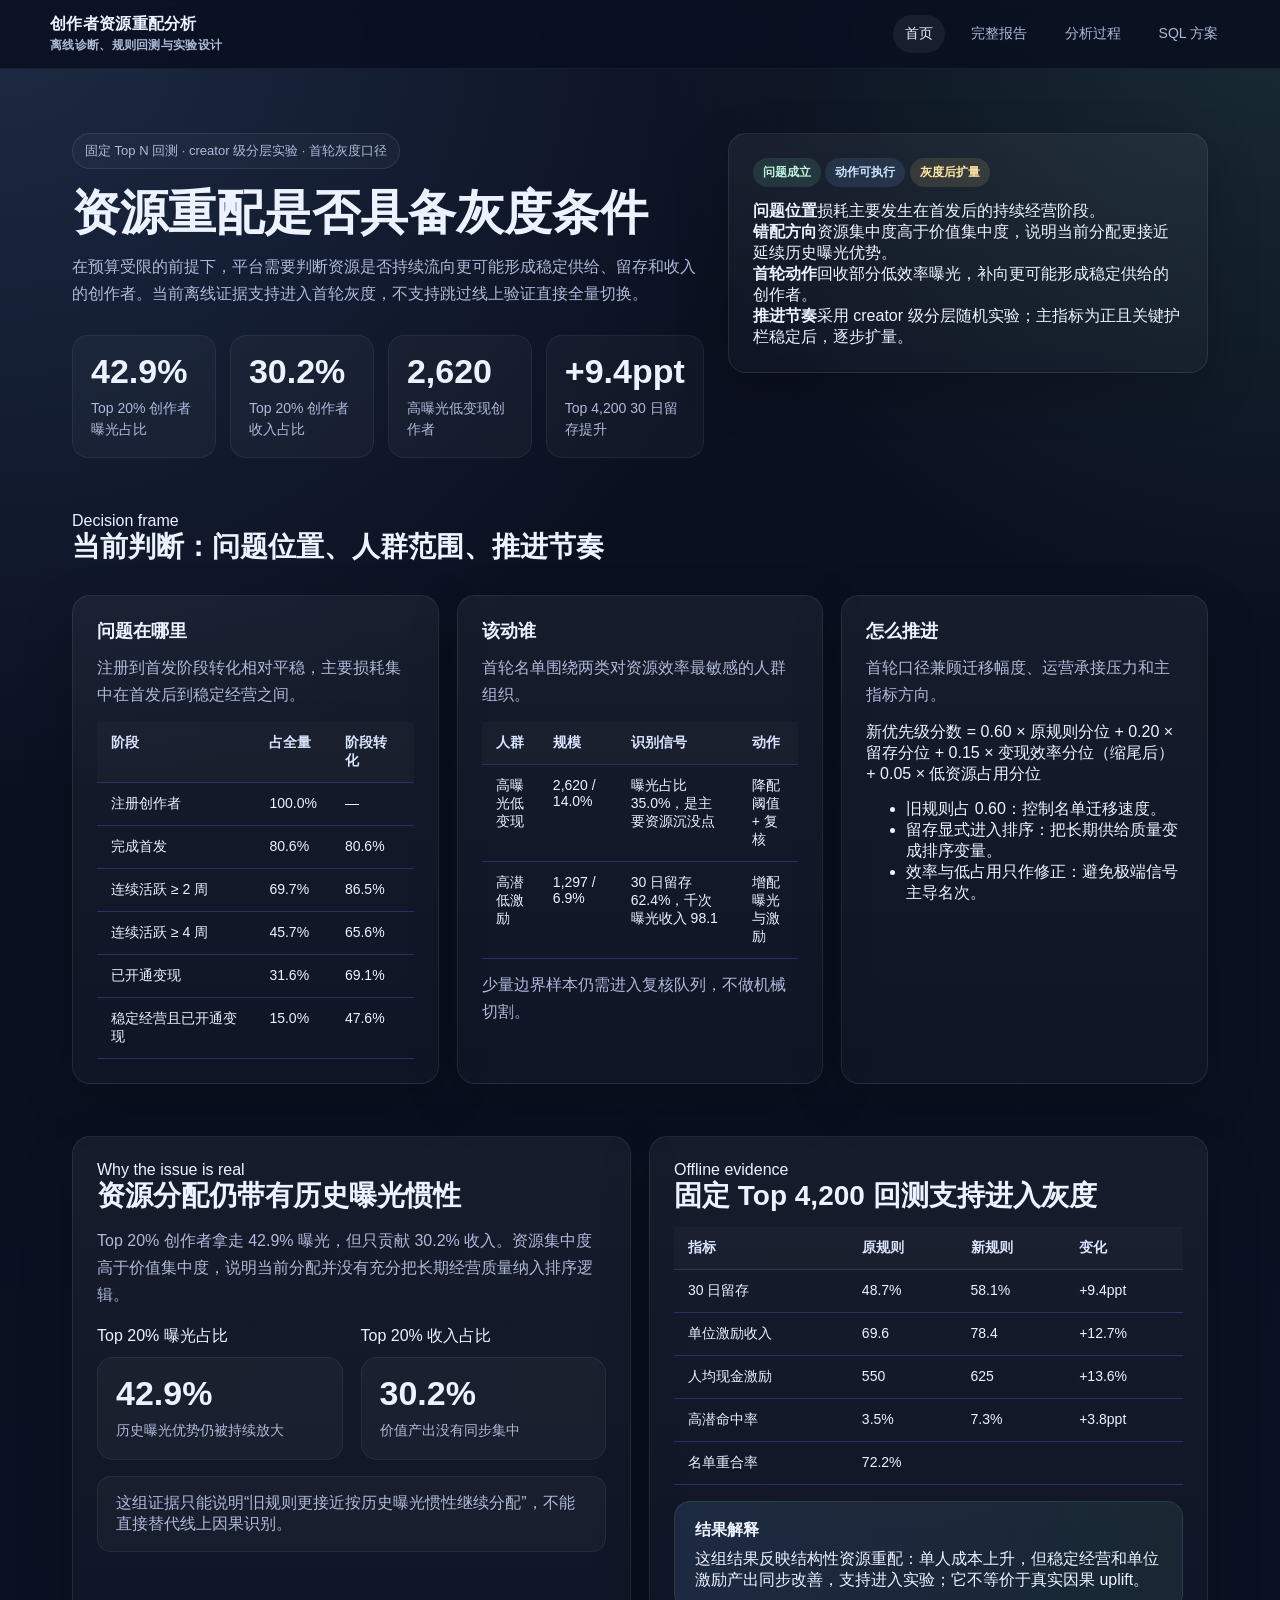
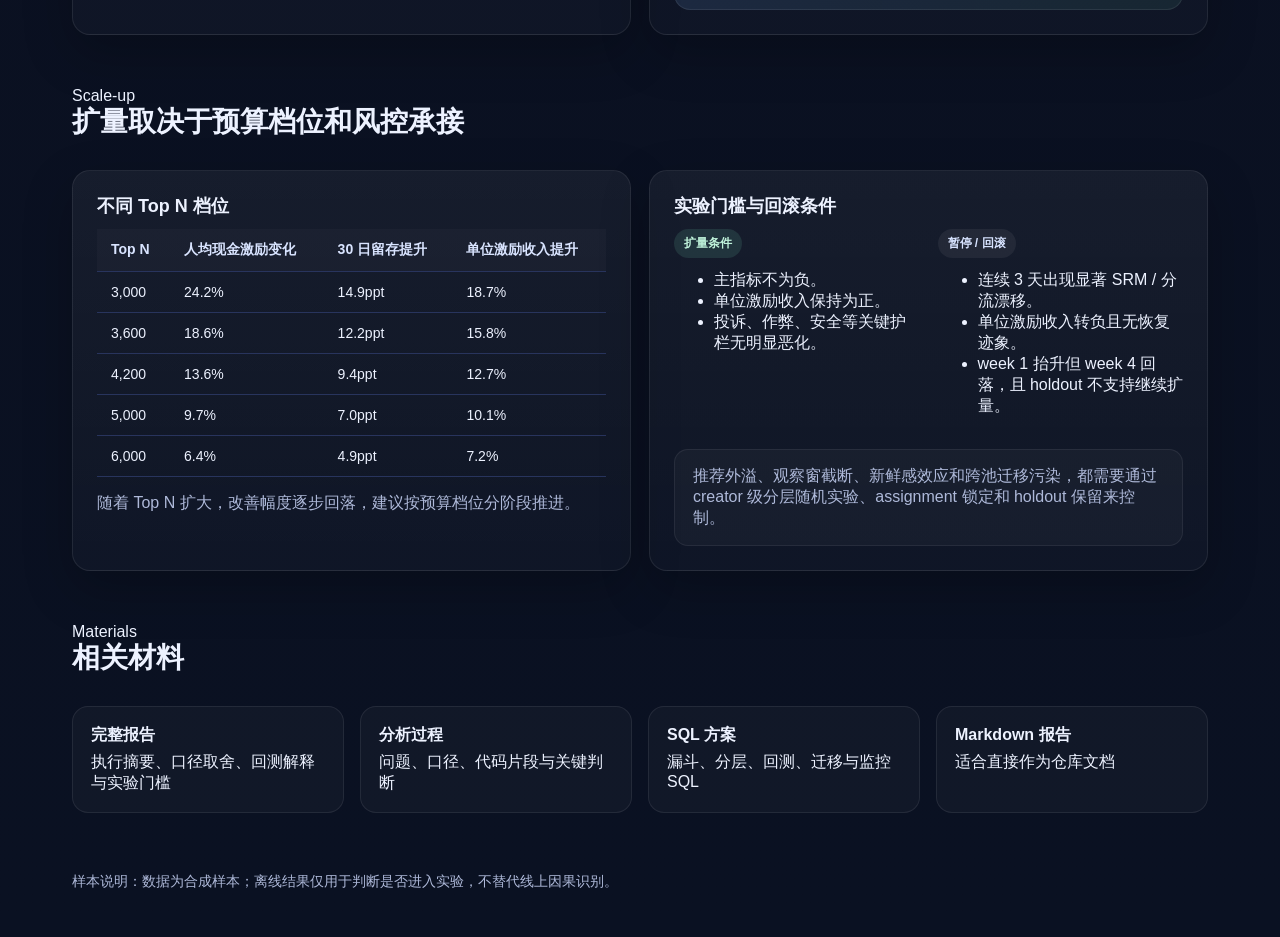
==== commit 382fc0ad: "fourth" ====
--- a/index.html
+++ b/index.html
@@ -8,203 +8,199 @@
 </head>
 <body>
   
-    <div class="topbar">
-      <div class="wrap nav">
-        <div class="brand">创作者资源重配分析<small>离线诊断、规则回测与实验设计</small></div>
-        <div class="navlinks"><a href="index.html" class="active">首页</a><a href="report.html" class="">完整报告</a><a href="notebook.html" class="">分析过程</a><a href="sql.html" class="">SQL 方案</a></div>
-      </div>
-    </div>
-    
-  
-<section class="hero">
-  <div class="wrap hero-grid">
-    <div>
-      <div class="eyebrow">固定 Top N 回测 · creator 级分层实验 · 首轮灰度口径</div>
-      <h1>资源可以重配，<br>扩量必须先过实验门槛</h1>
-      <p>在预算受限的前提下，这个项目判断平台资源是否持续流向更可能形成稳定供给、留存和收入的创作者；当前离线证据支持进入首轮灰度，不支持跳过线上验证直接全量切换。</p>
-      <div class="metrics">
-        <div class="metric"><div class="value">42.9%</div><div class="label">Top 20% 创作者曝光占比</div></div>
-        <div class="metric"><div class="value">30.2%</div><div class="label">Top 20% 创作者收入占比</div></div>
-        <div class="metric"><div class="value">2,620</div><div class="label">高曝光低变现创作者</div></div>
-        <div class="metric"><div class="value">+9.4ppt</div><div class="label">Top 4,200 30 日留存提升</div></div>
-      </div>
-    </div>
-    <div class="panel pad">
-      <h3>首屏结论</h3>
-      <div class="kicker-list">
-        <div class="kicker"><strong>问题位置</strong><span>曝光集中度高于价值集中度；损耗集中在首发后的持续经营阶段。</span></div>
-        <div class="kicker"><strong>动作方向</strong><span>回收部分低效率曝光，补向更可能形成稳定供给的创作者。</span></div>
-        <div class="kicker"><strong>推进方式</strong><span>先做 creator 级分层随机实验，再根据主指标与护栏决定是否扩量。</span></div>
-      </div>
-      <hr class="sep" />
-      <div class="mini-grid">
-        <div class="small-card"><div class="big">72.2%</div><div class="label">新旧名单重合率</div></div>
-        <div class="small-card"><div class="big">12.7%</div><div class="label">单位激励收入提升</div></div>
-      </div>
-    </div>
+<div class="topbar">
+  <div class="wrap nav">
+    <div class="brand">创作者资源重配分析<small>离线诊断、规则回测与实验设计</small></div>
+    <div class="navlinks"><a href="index.html" class="active">首页</a><a href="report.html" class="">完整报告</a><a href="notebook.html" class="">分析过程</a><a href="sql.html" class="">SQL 方案</a></div>
   </div>
-</section>
-
-<section class="section">
-  <div class="wrap">
-    <div class="section-header">
+</div>
+
+
+  <section class="hero">
+    <div class="wrap hero-grid">
       <div>
-        <h2>问题诊断</h2>
-        <p>先确认损耗发生位置，再判断资源是否沿历史曝光惯性分配。</p>
-      </div>
-      <div class="badge soft">问题定义 → 供给漏斗 → Cohort → 关键人群</div>
-    </div>
-    <div class="grid-2">
+        <div class="eyebrow">固定 Top N 回测 · creator 级分层实验 · 首轮灰度口径</div>
+        <h1>资源重配是否具备灰度条件</h1>
+        <p>在预算受限的前提下，平台需要判断资源是否持续流向更可能形成稳定供给、留存和收入的创作者。当前离线证据支持进入首轮灰度，不支持跳过线上验证直接全量切换。</p>
+        <div class="metrics">
+          <div class="metric"><div class="value">42.9%</div><div class="label">Top 20% 创作者曝光占比</div></div>
+          <div class="metric"><div class="value">30.2%</div><div class="label">Top 20% 创作者收入占比</div></div>
+          <div class="metric"><div class="value">2,620</div><div class="label">高曝光低变现创作者</div></div>
+          <div class="metric"><div class="value">+9.4ppt</div><div class="label">Top 4,200 30 日留存提升</div></div>
+        </div>
+      </div>
+      <div class="panel pad tight">
+        <div class="split" style="margin-bottom:14px">
+          <span class="badge good">问题成立</span>
+          <span class="badge soft">动作可执行</span>
+          <span class="badge warn">灰度后扩量</span>
+        </div>
+        <div class="kpi-list">
+          <div class="kpi"><strong>问题位置</strong>损耗主要发生在首发后的持续经营阶段。</div>
+          <div class="kpi"><strong>错配方向</strong>资源集中度高于价值集中度，说明当前分配更接近延续历史曝光优势。</div>
+          <div class="kpi"><strong>首轮动作</strong>回收部分低效率曝光，补向更可能形成稳定供给的创作者。</div>
+          <div class="kpi"><strong>推进节奏</strong>采用 creator 级分层随机实验；主指标为正且关键护栏稳定后，逐步扩量。</div>
+        </div>
+      </div>
+    </div>
+  </section>
+
+  <section class="section">
+    <div class="wrap">
+      <div class="section-header">
+        <div>
+          <div class="section-kicker">Decision frame</div>
+          <h2>当前判断：问题位置、人群范围、推进节奏</h2>
+        </div>
+      </div>
+      <div class="grid-3">
+        <div class="panel pad">
+          <h3>问题在哪里</h3>
+          <p>注册到首发阶段转化相对平稳，主要损耗集中在首发后到稳定经营之间。</p>
+          <div class="table-wrap">
+            <table>
+              <thead><tr><th>阶段</th><th>占全量</th><th>阶段转化</th></tr></thead>
+              <tbody>
+                <tr><td>注册创作者</td><td>100.0%</td><td>—</td></tr>
+                <tr><td>完成首发</td><td>80.6%</td><td>80.6%</td></tr>
+                <tr><td>连续活跃 ≥ 2 周</td><td>69.7%</td><td>86.5%</td></tr>
+                <tr><td>连续活跃 ≥ 4 周</td><td>45.7%</td><td>65.6%</td></tr>
+                <tr><td>已开通变现</td><td>31.6%</td><td>69.1%</td></tr>
+                <tr><td>稳定经营且已开通变现</td><td>15.0%</td><td>47.6%</td></tr>
+              </tbody>
+            </table>
+          </div>
+        </div>
+        <div class="panel pad">
+          <h3>该动谁</h3>
+          <p>首轮名单围绕两类对资源效率最敏感的人群组织。</p>
+          <div class="table-wrap">
+            <table>
+              <thead><tr><th>人群</th><th>规模</th><th>识别信号</th><th>动作</th></tr></thead>
+              <tbody>
+                <tr><td>高曝光低变现</td><td>2,620 / 14.0%</td><td>曝光占比 35.0%，是主要资源沉没点</td><td>降配阈值 + 复核</td></tr>
+                <tr><td>高潜低激励</td><td>1,297 / 6.9%</td><td>30 日留存 62.4%，千次曝光收入 98.1</td><td>增配曝光与激励</td></tr>
+              </tbody>
+            </table>
+          </div>
+          <p class="small" style="margin-top:12px">少量边界样本仍需进入复核队列，不做机械切割。</p>
+        </div>
+        <div class="panel pad">
+          <h3>怎么推进</h3>
+          <p>首轮口径兼顾迁移幅度、运营承接压力和主指标方向。</p>
+          <div class="formula">新优先级分数 = 0.60 × 原规则分位 + 0.20 × 留存分位 + 0.15 × 变现效率分位（缩尾后） + 0.05 × 低资源占用分位</div>
+          <ul class="list-clean" style="margin-top:14px">
+            <li>旧规则占 0.60：控制名单迁移速度。</li>
+            <li>留存显式进入排序：把长期供给质量变成排序变量。</li>
+            <li>效率与低占用只作修正：避免极端信号主导名次。</li>
+          </ul>
+        </div>
+      </div>
+    </div>
+  </section>
+
+  <section class="section">
+    <div class="wrap grid-2">
       <div class="panel pad">
-        <h3>供给漏斗</h3>
-        <p>注册到首发不是主要瓶颈，首发后到稳定经营之间才是主要损耗段。</p>
-        <div id="funnelChart"></div>
+        <div class="section-kicker">Why the issue is real</div>
+        <h2>资源分配仍带有历史曝光惯性</h2>
+        <p>Top 20% 创作者拿走 42.9% 曝光，但只贡献 30.2% 收入。资源集中度高于价值集中度，说明当前分配并没有充分把长期经营质量纳入排序逻辑。</p>
+        <div class="grid-2" style="margin-top:18px">
+          <div class="subpanel"><div class="small">Top 20% 曝光占比</div><div class="metric" style="margin-top:10px"><div class="value">42.9%</div><div class="label">历史曝光优势仍被持续放大</div></div></div>
+          <div class="subpanel"><div class="small">Top 20% 收入占比</div><div class="metric" style="margin-top:10px"><div class="value">30.2%</div><div class="label">价值产出没有同步集中</div></div></div>
+        </div>
+        <div class="note" style="margin-top:16px">这组证据只能说明“旧规则更接近按历史曝光惯性继续分配”，不能直接替代线上因果识别。</div>
       </div>
       <div class="panel pad">
-        <h3>Cohort 稳定性</h3>
-        <p>首发率、30 日留存与变现开通率整体平稳；2026-03 样本量仅 54，只作方向参考。</p>
-        <div class="legend"><span class="l1">30 日留存</span><span class="l2">变现开通率</span></div>
-        <div id="cohortChart"></div>
-      </div>
-    </div>
-    <div class="grid-2" style="margin-top:18px">
-      <div class="panel pad">
-        <h3>曝光与价值集中度</h3>
-        <p>Top 20% 创作者拿走 42.9% 曝光，只贡献 30.2% 收入，资源分配仍带有较强历史惯性。</p>
-        <div class="mini-grid">
-          <div class="small-card"><div class="big">42.9%</div><div class="label">Top 20% 曝光占比</div></div>
-          <div class="small-card"><div class="big">30.2%</div><div class="label">Top 20% 收入占比</div></div>
-        </div>
-      </div>
-      <div class="panel pad">
-        <h3>关键人群</h3>
-        <div class="table-wrap"><table><thead><tr><th>人群</th><th>人数 / 占比</th><th>特征</th><th>动作含义</th></tr></thead><tbody><tr><td>高曝光低变现</td><td>2,620 / 14.0%</td><td>曝光占比 35.0%，是首轮降配与复核的主要名单来源</td><td>降配阈值 + 复核</td></tr><tr><td>高潜低激励</td><td>1,297 / 6.9%</td><td>30 日留存 62.4%，千次曝光收入 98.1，资源占用分位较低</td><td>增配曝光与激励</td></tr></tbody></table></div>
-      </div>
-    </div>
-    <div class="panel pad" style="margin-top:18px">
-      <h3>决策分卡</h3>
-      <div class="table-wrap"><table><thead><tr><th>维度</th><th>判断</th><th>说明</th></tr></thead><tbody><tr><td>问题清晰度</td><td>通过</td><td>曝光集中度高于价值集中度，损耗集中在首发后的持续经营阶段。</td></tr><tr><td>动作可执行性</td><td>有条件通过</td><td>高潜低激励与高曝光低变现两类人群清晰；降配对象需要复核与申诉承接。</td></tr><tr><td>证据强度</td><td>有条件通过</td><td>固定 Top N 历史回测下，30 日留存与单位激励收入同步改善。</td></tr><tr><td>迁移风险</td><td>可控但需复核</td><td>新旧名单重合率约 72.2%，属于轻量校正，边界样本需要分层推进。</td></tr><tr><td>稳健性</td><td>基本通过</td><td>不同预算档位与内容垂类下方向一致，改善幅度随扩量递减。</td></tr><tr><td>上线建议</td><td>先实验后扩量</td><td>先做 creator 级分层随机实验，主指标与护栏稳定后再扩量。</td></tr></tbody></table></div>
-    </div>
-  </div>
-</section>
-
-<section class="section">
-  <div class="wrap">
-    <div class="section-header">
-      <div>
-        <h2>规则口径</h2>
-        <p>首轮灰度按照“准入过滤 → 排序加权 → 名单复核”三步执行。</p>
-      </div>
-      <div class="badge warn">首轮口径优先控制迁移幅度与运营承接压力</div>
-    </div>
-    <div class="grid-2">
-      <div class="panel pad">
-        <h3>执行结构</h3>
-        <ul class="list-tight">
-          <li><strong>准入过滤：</strong>过滤安全、作弊、活跃不足，以及历史资源占用高但长期效率低的人群。</li>
-          <li><strong>排序加权：</strong>保留旧规则主体，同时把留存、变现效率和低资源占用纳入修正信号。</li>
-          <li><strong>名单复核：</strong>拟降配对象进入复核与申诉队列，避免边界样本被机械误伤。</li>
-        </ul>
-      </div>
-      <div class="panel pad">
-        <h3>首轮灰度评分公式</h3>
-        <div class="code">新优先级分数
-= 0.60 × 原规则分位
-+ 0.20 × 留存分位
-+ 0.15 × 变现效率分位（缩尾后）
-+ 0.05 × 低资源占用分位</div>
-        <p style="margin-top:12px">旧规则占 0.60，用于控制名单迁移速度；留存进入排序主逻辑；效率与低资源占用只作修正项。</p>
-      </div>
-    </div>
-    <div class="panel pad" style="margin-top:18px">
-      <h3>候选口径取舍</h3>
-      <div class="table-wrap"><table><thead><tr><th>方案</th><th>旧规则</th><th>留存</th><th>效率</th><th>低占用</th><th>名单重合率</th><th>留存提升</th><th>单位激励收入提升</th><th>人均现金激励变化</th><th>结论</th></tr></thead><tbody><tr><td>A</td><td>0.5</td><td>0.2</td><td>0.15</td><td>0.15</td><td>69.5%</td><td>10.05ppt</td><td>19.85%</td><td>9.03%</td><td>未采用</td></tr><tr><td>B</td><td>0.5</td><td>0.15</td><td>0.2</td><td>0.15</td><td>69.0%</td><td>9.76ppt</td><td>21.42%</td><td>8.66%</td><td>未采用</td></tr><tr><td>C</td><td>0.55</td><td>0.2</td><td>0.15</td><td>0.1</td><td>70.6%</td><td>9.85ppt</td><td>16.12%</td><td>11.61%</td><td>未采用</td></tr><tr><td>D</td><td>0.6</td><td>0.2</td><td>0.15</td><td>0.05</td><td>71.9%</td><td>9.57ppt</td><td>12.32%</td><td>14.17%</td><td>首轮灰度采用</td></tr><tr><td>E</td><td>0.6</td><td>0.15</td><td>0.2</td><td>0.05</td><td>71.4%</td><td>9.29ppt</td><td>14.33%</td><td>13.61%</td><td>未采用</td></tr><tr><td>F</td><td>0.65</td><td>0.1</td><td>0.25</td><td>0.0</td><td>71.9%</td><td>8.95ppt</td><td>12.40%</td><td>15.58%</td><td>未采用</td></tr></tbody></table></div>
-      <div class="callout" style="margin-top:14px">
-        <strong>D 方案用于首轮灰度</strong>
-        离线提升最大并不是首轮口径的唯一目标。D 方案在名单重合率、主指标改善与运营承接压力之间更平衡，因此作为首轮灰度口径。
-      </div>
-    </div>
-  </div>
-</section>
-
-<section class="section">
-  <div class="wrap">
-    <div class="section-header">
-      <div>
-        <h2>同规模回测与扩量视角</h2>
-        <p>所有比较都在固定 Top N 下完成，避免通过扩大样本池制造表面提升。</p>
-      </div>
-      <div class="badge good">Top 4,200：留存 +9.4ppt；单位激励收入 +12.7%</div>
-    </div>
-    <div class="grid-3">
-      <div class="small-card"><div class="big">48.7% → 58.1%</div><div class="label">30 日留存率</div></div>
-      <div class="small-card"><div class="big">69.6 → 78.4</div><div class="label">单位激励收入</div></div>
-      <div class="small-card"><div class="big">550 → 625</div><div class="label">人均现金激励</div></div>
-    </div>
-    <div class="grid-2" style="margin-top:18px">
-      <div class="panel pad">
-        <h3>读数边界</h3>
-        <ul class="list-tight">
-          <li>离线回测支持进入实验，不直接等价于真实因果增量。</li>
-          <li>旧规则与历史资源倾斜高度相关，样本天然带有路径依赖。</li>
-          <li>补入名单在历史上未真实拿到同等资源，离线 uplift 只能作为方向证据。</li>
-        </ul>
-      </div>
-      <div class="panel pad">
-        <h3>Bootstrap 95% 区间</h3>
-        <div class="table-wrap"><table><thead><tr><th>指标</th><th>点估计</th><th>下界</th><th>上界</th></tr></thead><tbody><tr><td>30 日留存提升（ppt）</td><td>9.43</td><td>8.80</td><td>10.11</td></tr><tr><td>单位激励收入提升（%）</td><td>12.67</td><td>9.61</td><td>15.95</td></tr></tbody></table></div>
-      </div>
-    </div>
-    <div class="panel pad" style="margin-top:18px">
-      <h3>不同 Top N 档位</h3>
-      <p>随着 Top N 扩大，留存与单位激励收入提升逐步回落，扩量更适合按预算档位分阶段推进。</p>
-      <div id="topNChart"></div>
-      <div class="table-wrap"><table><thead><tr><th>Top N</th><th>人均现金激励变化</th><th>30 日留存提升</th><th>单位激励收入提升</th></tr></thead><tbody><tr><td>3,000</td><td>24.2%</td><td>14.9ppt</td><td>18.7%</td></tr><tr><td>3,600</td><td>18.6%</td><td>12.2ppt</td><td>15.8%</td></tr><tr><td>4,200</td><td>13.6%</td><td>9.4ppt</td><td>12.7%</td></tr><tr><td>5,000</td><td>9.7%</td><td>7.0ppt</td><td>10.1%</td></tr><tr><td>6,000</td><td>6.4%</td><td>4.9ppt</td><td>7.2%</td></tr></tbody></table></div>
-    </div>
-    <div class="grid-2" style="margin-top:18px">
-      <div class="panel pad">
-        <h3>名单迁移结构</h3>
-        <div class="table-wrap"><table><thead><tr><th>方向</th><th>分群</th><th>人数</th><th>组内占比</th><th>平均 30 日留存</th><th>平均单位激励收入</th></tr></thead><tbody><tr><td>旧名单移出</td><td>一般供给</td><td>78</td><td>6.7%</td><td>39.5%</td><td>40.7</td></tr><tr><td>旧名单移出</td><td>低价值供给</td><td>1</td><td>0.1%</td><td>32.6%</td><td>43.9</td></tr><tr><td>旧名单移出</td><td>高曝光低变现</td><td>1089</td><td>93.2%</td><td>30.2%</td><td>46.1</td></tr><tr><td>新名单补入</td><td>一般供给</td><td>503</td><td>43.1%</td><td>63.0%</td><td>70.2</td></tr><tr><td>新名单补入</td><td>高价值稳定供给</td><td>461</td><td>39.5%</td><td>66.9%</td><td>66.8</td></tr><tr><td>新名单补入</td><td>高曝光低变现</td><td>44</td><td>3.8%</td><td>65.7%</td><td>60.7</td></tr><tr><td>新名单补入</td><td>高潜低激励</td><td>160</td><td>13.7%</td><td>64.0%</td><td>136.0</td></tr></tbody></table></div>
-      </div>
-      <div class="panel pad">
-        <h3>垂类稳健性</h3>
-        <div id="verticalChart"></div>
-      </div>
-    </div>
-  </div>
-</section>
-
-<section class="section">
-  <div class="wrap">
-    <div class="section-header">
-      <div>
-        <h2>实验设计与风险控制</h2>
-        <p>是否扩量，由线上主指标和护栏决定；离线结论只决定是否值得进入首轮灰度。</p>
-      </div>
-      <div class="badge soft">intent-to-treat 为主 · SRM 日级监控 · holdout 保留</div>
-    </div>
-    <div class="grid-2">
-      <div class="panel pad">
-        <h3>实验设计卡</h3>
-        <div class="table-wrap"><table><thead><tr><th>项目</th><th>建议</th></tr></thead><tbody><tr><td>随机化单位</td><td>creator 级分层随机实验</td></tr><tr><td>实验动作</td><td>对高潜低激励池做增配；对高曝光低变现池做降配 / 复核</td></tr><tr><td>主指标</td><td>30 日留存率；单位激励收入</td></tr><tr><td>护栏指标</td><td>人均现金激励；供给流失率；投诉率；作弊率；内容安全</td></tr><tr><td>建议分层</td><td>内容垂类；历史曝光档位；创作者体量；是否已开通变现</td></tr><tr><td>主读数原则</td><td>以 intent-to-treat 为主，treatment-on-the-treated 只作辅助</td></tr><tr><td>扩量条件</td><td>主指标不为负，单位激励收入保持为正，且关键护栏无明显恶化</td></tr><tr><td>暂停或回滚</td><td>连续 3 天出现显著 SRM / 分流漂移，或投诉/作弊/安全明显恶化，或单位激励收入转负</td></tr></tbody></table></div>
-      </div>
-      <div class="panel pad">
-        <h3>有效性威胁</h3>
-        <div class="table-wrap"><table><thead><tr><th>风险</th><th>控制方式</th></tr></thead><tbody><tr><td>历史回测不是因果识别</td><td>正式扩量前采用分层随机实验或 switchback 验证。</td></tr><tr><td>SRM / 分流漂移</td><td>按日监控 creator 数、曝光和预算分配；显著偏离时暂停读数。</td></tr><tr><td>推荐外溢</td><td>优先做池级隔离、creator 级锁定，并单独监控外溢敏感指标。</td></tr><tr><td>观察窗截断</td><td>短窗看诊断指标，决策以 30 日或更长窗口为准。</td></tr><tr><td>新鲜感效应</td><td>比较 week 1 与 week 4 效应，并在扩量后保留 holdout。</td></tr><tr><td>跨池迁移污染</td><td>锁定 assignment 窗口，以 intent-to-treat 作为主读数。</td></tr></tbody></table></div>
-      </div>
-    </div>
-    <div class="docs" style="margin-top:18px">
-      <a class="doc-link" href="report.html"><strong>完整报告</strong><span>执行摘要、口径取舍、回测与风控</span></a>
-      <a class="doc-link" href="notebook.html"><strong>分析过程</strong><span>按经营判断顺序展开的代码与结果</span></a>
-      <a class="doc-link" href="sql.html"><strong>SQL 方案</strong><span>供给漏斗、分层、回测与监控 SQL</span></a>
-      <a class="doc-link" href="reports/creator_value_analysis_report.md"><strong>Markdown 报告</strong><span>可直接作为仓库文档</span></a>
-    </div>
-  </div>
-</section>
-
-  <div class="wrap footer">
-    样本说明：数据为合成样本；离线结果仅用于判断是否进入实验，不替代线上因果识别。
-  </div>
-  <script src="assets/app.js"></script>
+        <div class="section-kicker">Offline evidence</div>
+        <h2>固定 Top 4,200 回测支持进入灰度</h2>
+        <div class="table-wrap">
+          <table>
+            <thead><tr><th>指标</th><th>原规则</th><th>新规则</th><th>变化</th></tr></thead>
+            <tbody>
+              <tr><td>30 日留存</td><td>48.7%</td><td>58.1%</td><td>+9.4ppt</td></tr>
+              <tr><td>单位激励收入</td><td>69.6</td><td>78.4</td><td>+12.7%</td></tr>
+              <tr><td>人均现金激励</td><td>550</td><td>625</td><td>+13.6%</td></tr>
+              <tr><td>高潜命中率</td><td>3.5%</td><td>7.3%</td><td>+3.8ppt</td></tr>
+              <tr><td>名单重合率</td><td colspan="3">72.2%</td></tr>
+            </tbody>
+          </table>
+        </div>
+        <div class="callout" style="margin-top:16px"><strong>结果解释</strong>这组结果反映结构性资源重配：单人成本上升，但稳定经营和单位激励产出同步改善，支持进入实验；它不等价于真实因果 uplift。</div>
+      </div>
+    </div>
+  </section>
+
+  <section class="section">
+    <div class="wrap">
+      <div class="section-header">
+        <div>
+          <div class="section-kicker">Scale-up</div>
+          <h2>扩量取决于预算档位和风控承接</h2>
+        </div>
+      </div>
+      <div class="grid-2">
+        <div class="panel pad">
+          <h3>不同 Top N 档位</h3>
+          <div class="table-wrap">
+            <table>
+              <thead><tr><th>Top N</th><th>人均现金激励变化</th><th>30 日留存提升</th><th>单位激励收入提升</th></tr></thead>
+              <tbody>
+                <tr><td>3,000</td><td>24.2%</td><td>14.9ppt</td><td>18.7%</td></tr>
+                <tr><td>3,600</td><td>18.6%</td><td>12.2ppt</td><td>15.8%</td></tr>
+                <tr><td>4,200</td><td>13.6%</td><td>9.4ppt</td><td>12.7%</td></tr>
+                <tr><td>5,000</td><td>9.7%</td><td>7.0ppt</td><td>10.1%</td></tr>
+                <tr><td>6,000</td><td>6.4%</td><td>4.9ppt</td><td>7.2%</td></tr>
+              </tbody>
+            </table>
+          </div>
+          <p class="small" style="margin-top:12px">随着 Top N 扩大，改善幅度逐步回落，建议按预算档位分阶段推进。</p>
+        </div>
+        <div class="panel pad">
+          <h3>实验门槛与回滚条件</h3>
+          <div class="grid-2">
+            <div class="subpanel">
+              <span class="badge good">扩量条件</span>
+              <ul class="list-clean" style="margin-top:12px">
+                <li>主指标不为负。</li>
+                <li>单位激励收入保持为正。</li>
+                <li>投诉、作弊、安全等关键护栏无明显恶化。</li>
+              </ul>
+            </div>
+            <div class="subpanel">
+              <span class="badge bad">暂停 / 回滚</span>
+              <ul class="list-clean" style="margin-top:12px">
+                <li>连续 3 天出现显著 SRM / 分流漂移。</li>
+                <li>单位激励收入转负且无恢复迹象。</li>
+                <li>week 1 抬升但 week 4 回落，且 holdout 不支持继续扩量。</li>
+              </ul>
+            </div>
+          </div>
+          <div class="note" style="margin-top:16px">推荐外溢、观察窗截断、新鲜感效应和跨池迁移污染，都需要通过 creator 级分层随机实验、assignment 锁定和 holdout 保留来控制。</div>
+        </div>
+      </div>
+    </div>
+  </section>
+
+  <section class="section">
+    <div class="wrap">
+      <div class="section-header">
+        <div>
+          <div class="section-kicker">Materials</div>
+          <h2>相关材料</h2>
+        </div>
+      </div>
+      <div class="docs">
+        <a class="doc-link" href="report.html"><strong>完整报告</strong><span class="muted">执行摘要、口径取舍、回测解释与实验门槛</span></a>
+        <a class="doc-link" href="notebook.html"><strong>分析过程</strong><span class="muted">问题、口径、代码片段与关键判断</span></a>
+        <a class="doc-link" href="sql.html"><strong>SQL 方案</strong><span class="muted">漏斗、分层、回测、迁移与监控 SQL</span></a>
+        <a class="doc-link" href="reports/creator_value_analysis_report.md"><strong>Markdown 报告</strong><span class="muted">适合直接作为仓库文档</span></a>
+      </div>
+    </div>
+  </section>
+
+  <footer class="footer">
+    <div class="wrap">样本说明：数据为合成样本；离线结果仅用于判断是否进入实验，不替代线上因果识别。</div>
+  </footer>
 </body>
-</html>+</html>
--- a/assets/styles.css
+++ b/assets/styles.css
@@ -0,0 +1,130 @@
+
+:root{
+  --bg:#0b1020;
+  --panel:#121933;
+  --panel-2:#0f1630;
+  --text:#edf2ff;
+  --muted:#aeb9d9;
+  --line:#28345d;
+  --accent:#7ab7ff;
+  --accent-2:#7ef0c3;
+  --warn:#ffd479;
+  --good:#79e1b8;
+  --bad:#ff9b9b;
+  --shadow:0 18px 50px rgba(0,0,0,.22);
+  --radius:18px;
+}
+*{box-sizing:border-box}
+html{scroll-behavior:smooth}
+body{
+  margin:0;
+  font-family:-apple-system,BlinkMacSystemFont,"Segoe UI","PingFang SC","Hiragino Sans GB","Microsoft YaHei",sans-serif;
+  color:var(--text);
+  background:
+    radial-gradient(circle at top left, rgba(122,183,255,.16), transparent 28%),
+    radial-gradient(circle at top right, rgba(126,240,195,.12), transparent 22%),
+    linear-gradient(180deg, #0b1020 0%, #0a1122 100%);
+}
+a{color:inherit;text-decoration:none}
+.wrap{max-width:1180px;margin:0 auto;padding:0 22px}
+.topbar{
+  position:sticky;top:0;z-index:20;
+  background:rgba(9,15,31,.84);backdrop-filter:blur(12px);
+  border-bottom:1px solid rgba(255,255,255,.06)
+}
+.nav{display:flex;justify-content:space-between;align-items:center;padding:14px 0}
+.brand{font-weight:800;letter-spacing:.3px}
+.brand small{display:block;color:var(--muted);font-weight:600;font-size:12px;margin-top:2px}
+.navlinks{display:flex;gap:14px;flex-wrap:wrap}
+.navlinks a{
+  padding:10px 12px;border-radius:999px;color:var(--muted);font-size:14px
+}
+.navlinks a:hover,.navlinks a.active{background:rgba(255,255,255,.06);color:var(--text)}
+.hero{padding:64px 0 28px}
+.eyebrow{
+  display:inline-flex;align-items:center;gap:8px;
+  padding:8px 12px;border:1px solid rgba(255,255,255,.09);border-radius:999px;
+  background:rgba(255,255,255,.03);color:var(--muted);font-size:13px
+}
+h1{font-size:48px;line-height:1.08;margin:18px 0 14px}
+h2{font-size:28px;line-height:1.2;margin:0 0 14px}
+h3{font-size:18px;line-height:1.3;margin:0 0 10px}
+p{margin:0 0 14px;color:var(--muted);line-height:1.7}
+.hero-grid{display:grid;grid-template-columns:1.25fr .95fr;gap:24px;align-items:start}
+.panel{
+  background:linear-gradient(180deg, rgba(255,255,255,.05), rgba(255,255,255,.025));
+  border:1px solid rgba(255,255,255,.08);border-radius:var(--radius);
+  box-shadow:var(--shadow)
+}
+.panel.pad{padding:24px}
+.metrics{display:grid;grid-template-columns:repeat(4,1fr);gap:14px;margin:28px 0 0}
+.metric{
+  padding:18px;border-radius:16px;background:rgba(255,255,255,.03);border:1px solid rgba(255,255,255,.06)
+}
+.metric .value{font-size:34px;font-weight:800;line-height:1}
+.metric .label{font-size:14px;color:var(--muted);margin-top:10px;line-height:1.45}
+.kicker-list{display:grid;gap:12px;margin-top:16px}
+.kicker{
+  padding:14px 16px;border-left:3px solid var(--accent);
+  background:rgba(122,183,255,.08);border-radius:12px
+}
+.kicker strong{display:block;margin-bottom:4px}
+.section{padding:26px 0}
+.section-header{display:flex;justify-content:space-between;gap:18px;align-items:end;margin-bottom:18px}
+.grid-2{display:grid;grid-template-columns:1fr 1fr;gap:18px}
+.grid-3{display:grid;grid-template-columns:repeat(3,1fr);gap:18px}
+.grid-4{display:grid;grid-template-columns:repeat(4,1fr);gap:18px}
+.table-wrap{overflow:auto}
+table{width:100%;border-collapse:collapse;font-size:14px}
+th,td{padding:12px 14px;border-bottom:1px solid var(--line);text-align:left;vertical-align:top}
+th{font-weight:700;color:#d9e4ff;background:rgba(255,255,255,.025)}
+tbody tr:hover{background:rgba(255,255,255,.02)}
+.badge{
+  display:inline-flex;align-items:center;gap:6px;padding:6px 10px;border-radius:999px;
+  background:rgba(255,255,255,.06);color:#d7e3ff;font-size:12px;font-weight:700
+}
+.badge.good{background:rgba(121,225,184,.12);color:#bff2da}
+.badge.warn{background:rgba(255,212,121,.12);color:#ffe6a4}
+.badge.soft{background:rgba(122,183,255,.12);color:#cbe2ff}
+.note{
+  padding:16px 18px;border-radius:14px;background:rgba(255,255,255,.03);
+  border:1px solid rgba(255,255,255,.07);color:var(--muted)
+}
+.callout{
+  padding:18px 20px;border-radius:16px;background:linear-gradient(90deg, rgba(122,183,255,.12), rgba(126,240,195,.08));
+  border:1px solid rgba(255,255,255,.08)
+}
+.callout strong{display:block;margin-bottom:8px;color:#eff5ff}
+.mini-grid{display:grid;grid-template-columns:repeat(2,1fr);gap:12px}
+.small-card{
+  padding:16px;border-radius:14px;background:rgba(255,255,255,.03);border:1px solid rgba(255,255,255,.06)
+}
+.small-card .big{font-size:22px;font-weight:800}
+.code{
+  background:#0a0f1f;border:1px solid var(--line);border-radius:16px;padding:16px;overflow:auto;
+  font-family:ui-monospace,SFMono-Regular,Menlo,Consolas,monospace;font-size:13px;line-height:1.6;color:#d8e2ff
+}
+.list-tight{margin:0;padding-left:18px;color:var(--muted)}
+.list-tight li{margin:8px 0;line-height:1.65}
+.footer{padding:34px 0 46px;color:var(--muted);font-size:14px}
+.docs{display:grid;grid-template-columns:repeat(4,1fr);gap:16px}
+.doc-link{
+  display:block;padding:18px;border-radius:16px;border:1px solid rgba(255,255,255,.08);background:rgba(255,255,255,.03)
+}
+.doc-link:hover{transform:translateY(-1px);transition:.18s ease;background:rgba(255,255,255,.05)}
+.doc-link strong{display:block;margin-bottom:6px}
+svg.chart{width:100%;height:auto;display:block}
+.legend{display:flex;gap:14px;flex-wrap:wrap;color:var(--muted);font-size:13px}
+.legend span::before{content:"";display:inline-block;width:10px;height:10px;border-radius:2px;margin-right:6px;vertical-align:middle}
+.legend .l1::before{background:#7ab7ff}
+.legend .l2::before{background:#7ef0c3}
+.legend .l3::before{background:#ffd479}
+hr.sep{border:none;border-top:1px solid var(--line);margin:20px 0}
+@media (max-width: 1000px){
+  .hero-grid,.grid-2,.grid-3,.grid-4,.docs,.metrics{grid-template-columns:1fr 1fr}
+}
+@media (max-width: 720px){
+  h1{font-size:34px}
+  .hero-grid,.grid-2,.grid-3,.grid-4,.docs,.metrics,.mini-grid{grid-template-columns:1fr}
+  .nav{align-items:flex-start;flex-direction:column;gap:12px}
+}
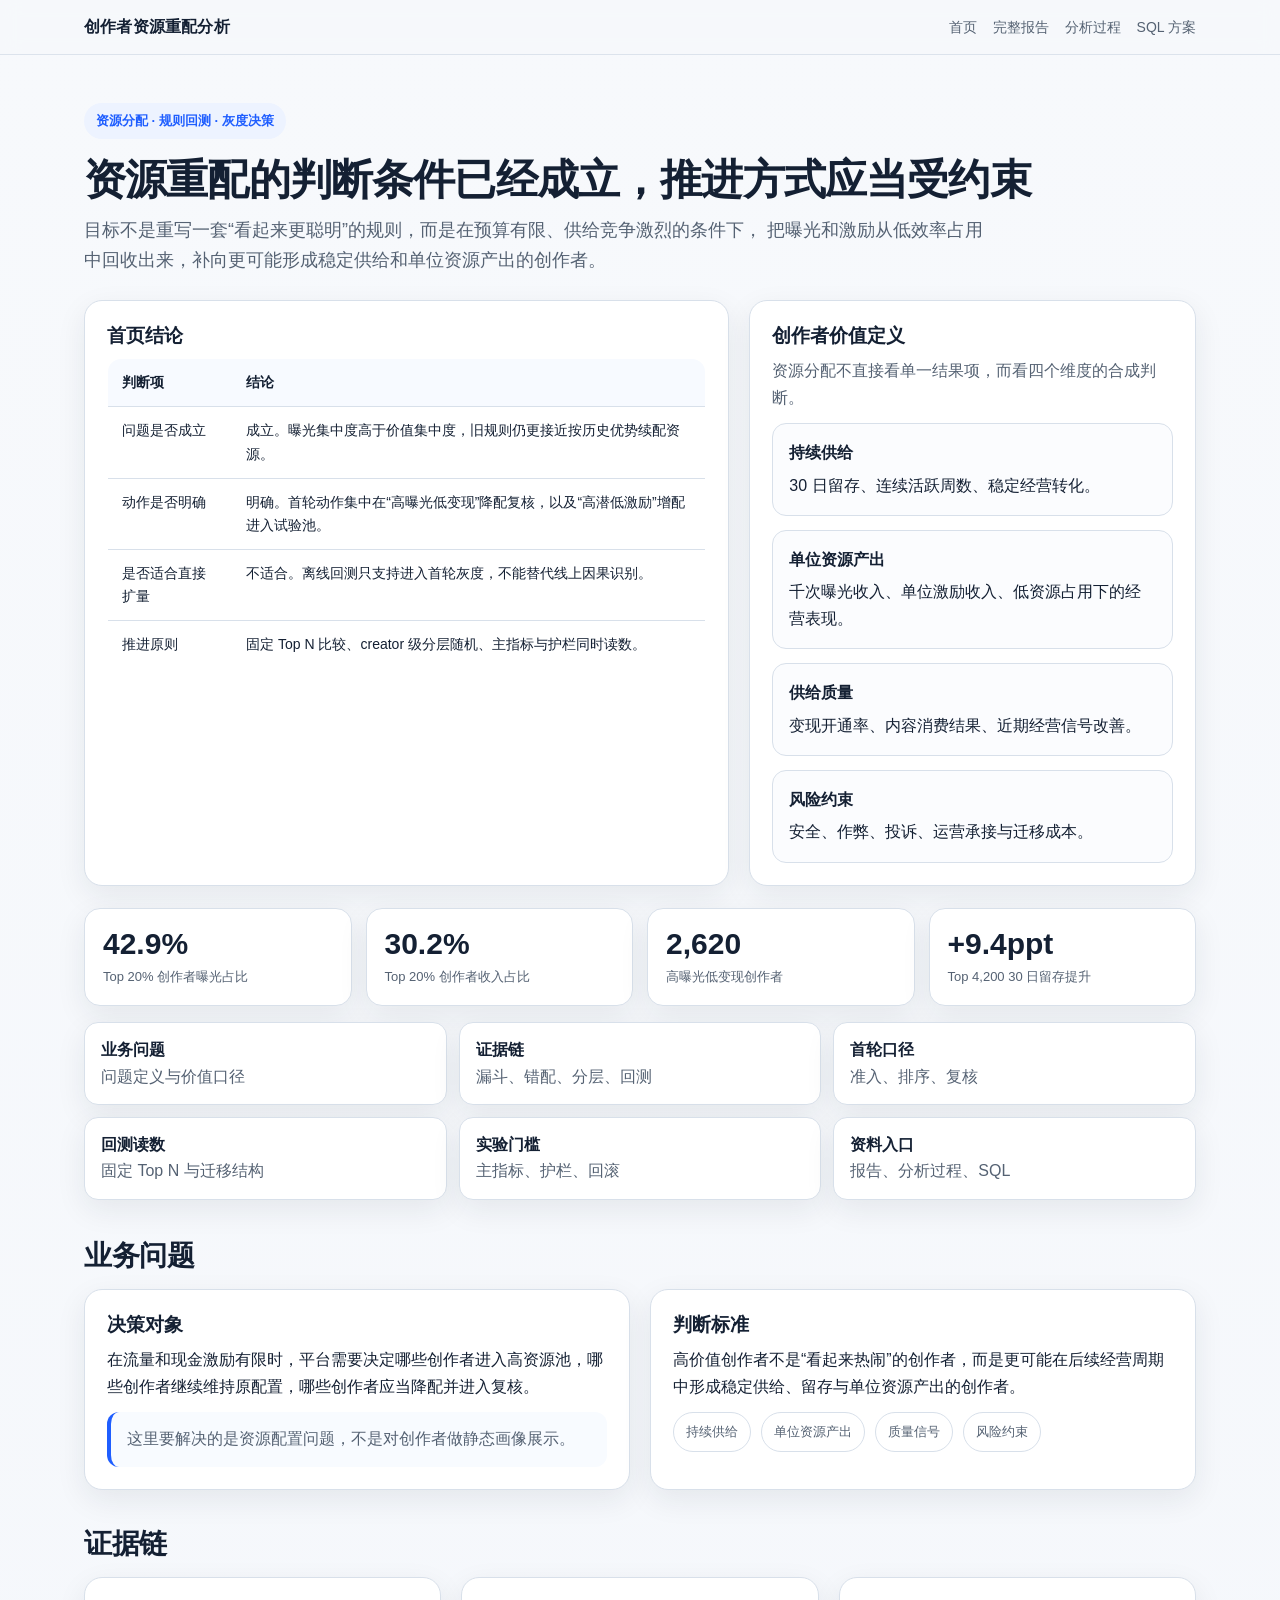
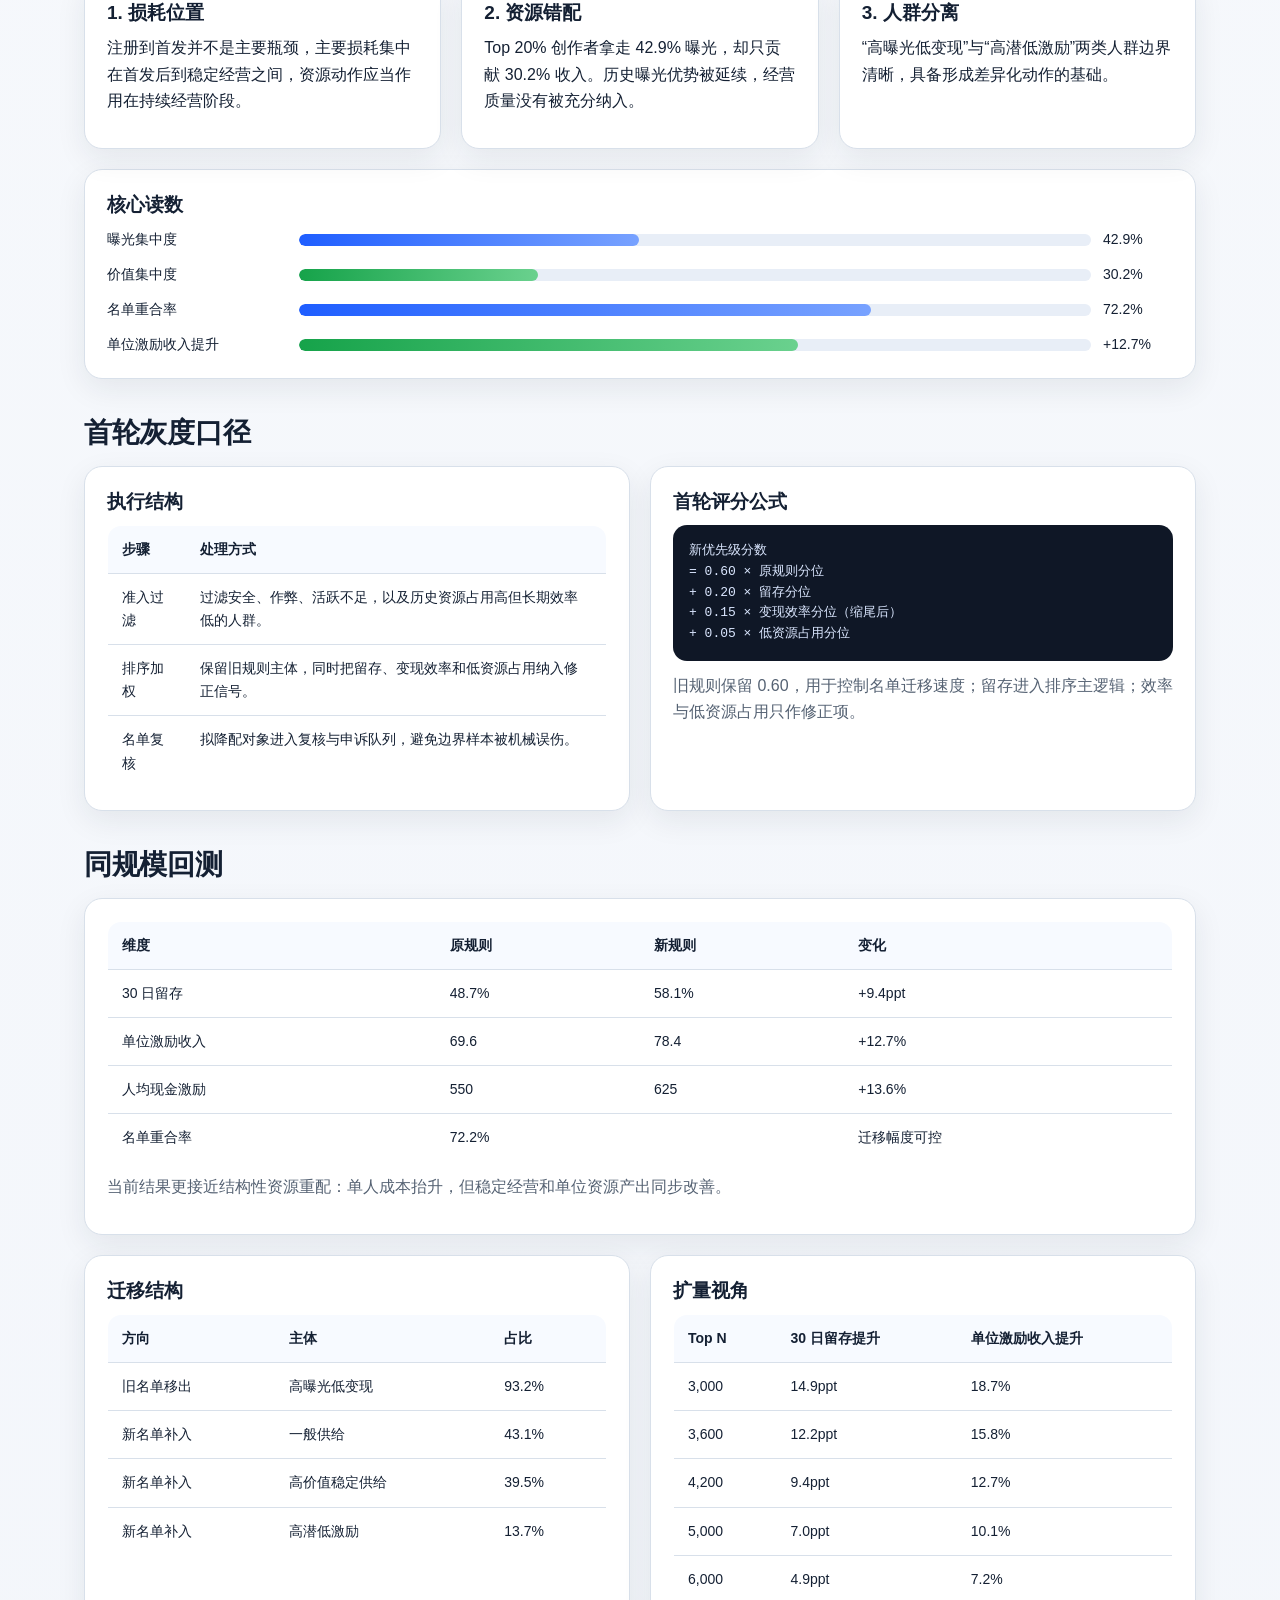
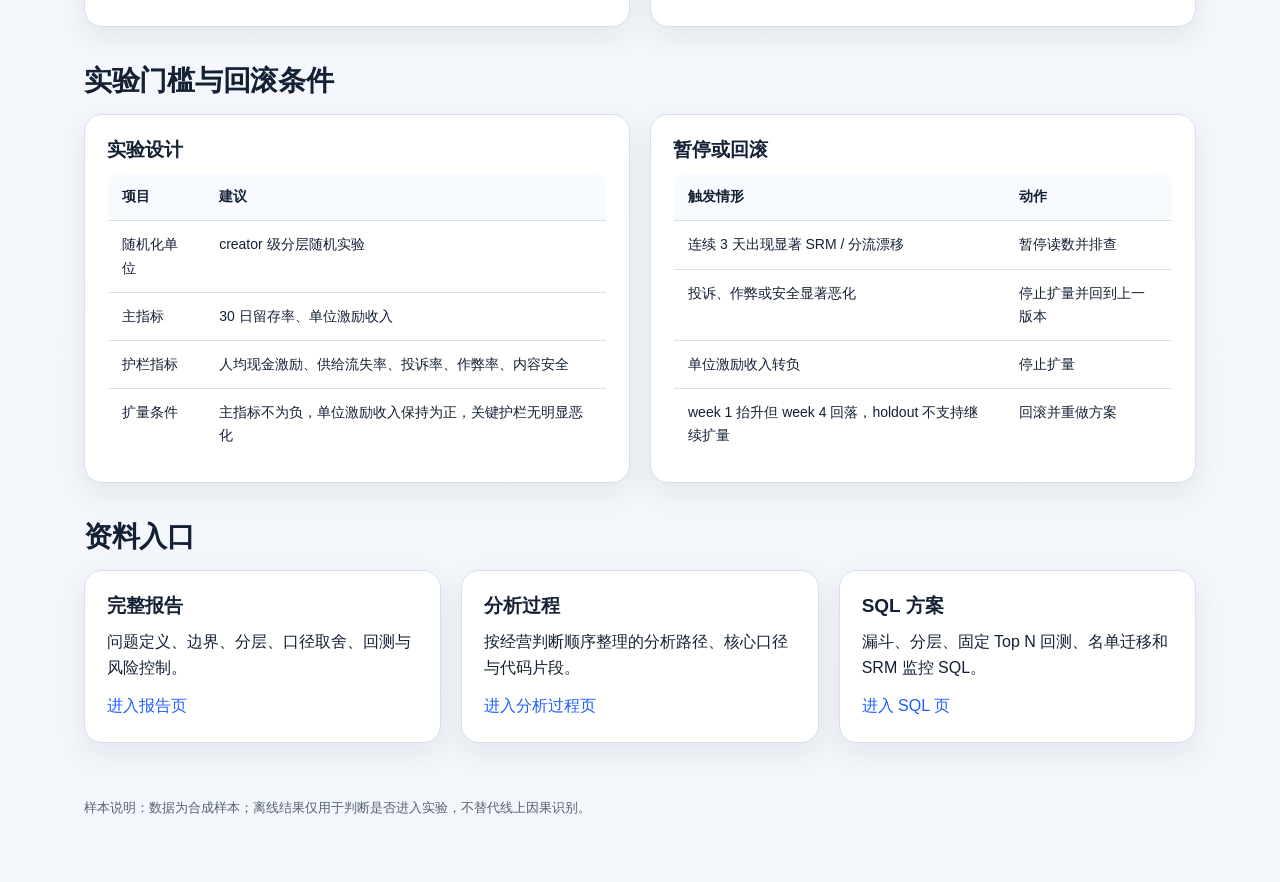
==== commit 50cc2fb3: "fifth" ====
--- a/index.html
+++ b/index.html
@@ -1,206 +1,381 @@
 <!doctype html>
 <html lang="zh-CN">
 <head>
-  <meta charset="utf-8" />
-  <meta name="viewport" content="width=device-width, initial-scale=1" />
+  <meta charset="utf-8">
+  <meta name="viewport" content="width=device-width,initial-scale=1">
   <title>创作者资源重配分析｜首页</title>
-  <link rel="stylesheet" href="assets/styles.css" />
+  <meta name="description" content="创作者资源重配分析项目">
+  
+  <style>
+    :root{
+      --bg:#f6f8fb;
+      --card:#ffffff;
+      --text:#142033;
+      --muted:#556273;
+      --line:#d8e0ea;
+      --accent:#1f5eff;
+      --accent-soft:#edf3ff;
+      --ok:#0c8f5d;
+      --warn:#9a6700;
+      --shadow:0 10px 30px rgba(20,32,51,.08);
+      --radius:18px;
+      --max:1160px;
+    }
+    *{box-sizing:border-box}
+    html{scroll-behavior:smooth}
+    body{
+      margin:0;
+      font-family:-apple-system,BlinkMacSystemFont,"Segoe UI","PingFang SC","Hiragino Sans GB","Microsoft YaHei",sans-serif;
+      background:linear-gradient(180deg,#f7f9fc 0%,#f3f6fb 100%);
+      color:var(--text);
+      line-height:1.65;
+    }
+    a{color:var(--accent);text-decoration:none}
+    a:hover{text-decoration:underline}
+    .wrap{max-width:var(--max);margin:0 auto;padding:0 24px}
+    .topbar{
+      position:sticky;top:0;z-index:20;
+      backdrop-filter:saturate(180%) blur(10px);
+      background:rgba(246,248,251,.84);
+      border-bottom:1px solid rgba(216,224,234,.85);
+    }
+    .topbar .inner{
+      max-width:var(--max);margin:0 auto;padding:14px 24px;
+      display:flex;align-items:center;justify-content:space-between;gap:20px;
+    }
+    .brand{font-weight:700;letter-spacing:.2px}
+    .nav{display:flex;gap:16px;flex-wrap:wrap}
+    .nav a{font-size:14px;color:var(--muted)}
+    .hero{padding:48px 0 20px}
+    .eyebrow{
+      display:inline-flex;align-items:center;gap:8px;
+      padding:7px 12px;border-radius:999px;
+      background:var(--accent-soft);color:var(--accent);
+      font-size:13px;font-weight:600;
+    }
+    h1{
+      margin:16px 0 12px;font-size:42px;line-height:1.18;
+      letter-spacing:-.02em;
+    }
+    .subtitle{
+      max-width:900px;color:var(--muted);font-size:18px;
+      margin:0 0 24px;
+    }
+    .hero-grid{
+      display:grid;grid-template-columns:1.3fr .9fr;gap:20px;align-items:stretch;
+    }
+    .card{
+      background:var(--card);border:1px solid var(--line);border-radius:var(--radius);
+      box-shadow:var(--shadow);padding:22px;
+    }
+    .kpi-grid{
+      display:grid;grid-template-columns:repeat(4,1fr);gap:14px;margin-top:22px;
+    }
+    .kpi{
+      background:var(--card);border:1px solid var(--line);border-radius:16px;
+      padding:18px;box-shadow:var(--shadow);
+    }
+    .kpi .num{font-size:30px;font-weight:800;line-height:1.1;margin-bottom:6px}
+    .kpi .label{font-size:13px;color:var(--muted)}
+    .badge{
+      display:inline-block;padding:5px 10px;border-radius:999px;
+      background:#eef7f2;color:var(--ok);font-size:12px;font-weight:700
+    }
+    section{padding:18px 0}
+    h2{
+      margin:0 0 16px;font-size:28px;line-height:1.25;letter-spacing:-.01em;
+    }
+    h3{
+      margin:0 0 10px;font-size:19px;line-height:1.35;
+    }
+    p{margin:0 0 12px}
+    .muted{color:var(--muted)}
+    .section-grid{display:grid;grid-template-columns:1fr 1fr;gap:20px}
+    .panel-list{display:grid;gap:14px}
+    .mini{
+      padding:16px;border:1px solid var(--line);border-radius:14px;background:#fbfcfe;
+    }
+    .mini strong{display:block;margin-bottom:6px}
+    table{
+      width:100%;border-collapse:collapse;font-size:14px;background:#fff;
+      border:1px solid var(--line);border-radius:14px;overflow:hidden;
+    }
+    th,td{padding:12px 14px;border-bottom:1px solid var(--line);vertical-align:top;text-align:left}
+    th{background:#f7faff;font-weight:700}
+    tr:last-child td{border-bottom:none}
+    .bar-row{display:grid;gap:12px}
+    .bar{
+      display:grid;grid-template-columns:180px 1fr 70px;gap:12px;align-items:center;
+      font-size:14px;
+    }
+    .track{
+      position:relative;height:12px;border-radius:999px;background:#e8eef7;overflow:hidden;
+    }
+    .fill{position:absolute;left:0;top:0;bottom:0;border-radius:999px;background:linear-gradient(90deg,#1f5eff,#78a2ff)}
+    .fill2{background:linear-gradient(90deg,#16a34a,#6ad18e)}
+    .note{
+      padding:14px 16px;border-left:4px solid var(--accent);background:#f8fbff;border-radius:12px;
+      color:var(--muted)
+    }
+    .code{
+      background:#0f1726;color:#dbe7ff;padding:16px;border-radius:14px;overflow:auto;
+      font-family:ui-monospace,SFMono-Regular,Menlo,Consolas,monospace;font-size:13px;line-height:1.6;
+      white-space:pre-wrap;
+    }
+    .chips{display:flex;flex-wrap:wrap;gap:10px}
+    .chip{
+      padding:8px 12px;border-radius:999px;border:1px solid var(--line);background:#fff;
+      font-size:13px;color:var(--muted)
+    }
+    .footer{padding:36px 0 64px;color:var(--muted);font-size:13px}
+    .two-col{display:grid;grid-template-columns:1fr 1fr;gap:20px}
+    .three-col{display:grid;grid-template-columns:repeat(3,1fr);gap:20px}
+    .toc{display:grid;grid-template-columns:repeat(3,1fr);gap:12px;margin-top:16px}
+    .toc a{
+      display:block;padding:14px 16px;border:1px solid var(--line);border-radius:14px;
+      background:#fff;color:var(--text);box-shadow:var(--shadow)
+    }
+    @media (max-width: 960px){
+      .hero-grid,.section-grid,.two-col,.three-col,.toc{grid-template-columns:1fr}
+      .kpi-grid{grid-template-columns:repeat(2,1fr)}
+      h1{font-size:34px}
+      .bar{grid-template-columns:1fr}
+    }
+    @media (max-width: 640px){
+      .topbar .inner{padding:12px 16px}
+      .wrap{padding:0 16px}
+      .hero{padding-top:28px}
+      .kpi-grid{grid-template-columns:1fr}
+    }
+  </style>
+
+  
 </head>
 <body>
-  
+
 <div class="topbar">
-  <div class="wrap nav">
-    <div class="brand">创作者资源重配分析<small>离线诊断、规则回测与实验设计</small></div>
-    <div class="navlinks"><a href="index.html" class="active">首页</a><a href="report.html" class="">完整报告</a><a href="notebook.html" class="">分析过程</a><a href="sql.html" class="">SQL 方案</a></div>
+  <div class="inner">
+    <div class="brand">创作者资源重配分析</div>
+    <div class="nav">
+      <a href="index.html">首页</a>
+      <a href="report.html">完整报告</a>
+      <a href="notebook.html">分析过程</a>
+      <a href="sql.html">SQL 方案</a>
+    </div>
   </div>
 </div>
 
-
-  <section class="hero">
-    <div class="wrap hero-grid">
-      <div>
-        <div class="eyebrow">固定 Top N 回测 · creator 级分层实验 · 首轮灰度口径</div>
-        <h1>资源重配是否具备灰度条件</h1>
-        <p>在预算受限的前提下，平台需要判断资源是否持续流向更可能形成稳定供给、留存和收入的创作者。当前离线证据支持进入首轮灰度，不支持跳过线上验证直接全量切换。</p>
-        <div class="metrics">
-          <div class="metric"><div class="value">42.9%</div><div class="label">Top 20% 创作者曝光占比</div></div>
-          <div class="metric"><div class="value">30.2%</div><div class="label">Top 20% 创作者收入占比</div></div>
-          <div class="metric"><div class="value">2,620</div><div class="label">高曝光低变现创作者</div></div>
-          <div class="metric"><div class="value">+9.4ppt</div><div class="label">Top 4,200 30 日留存提升</div></div>
+<div class="wrap">
+  <header class="hero">
+    <span class="eyebrow">资源分配 · 规则回测 · 灰度决策</span>
+    <h1>资源重配的判断条件已经成立，推进方式应当受约束</h1>
+    <p class="subtitle">
+      目标不是重写一套“看起来更聪明”的规则，而是在预算有限、供给竞争激烈的条件下，
+      把曝光和激励从低效率占用中回收出来，补向更可能形成稳定供给和单位资源产出的创作者。
+    </p>
+
+    <div class="hero-grid">
+      <div class="card">
+        <h3>首页结论</h3>
+        <table>
+          <tr><th>判断项</th><th>结论</th></tr>
+          <tr><td>问题是否成立</td><td>成立。曝光集中度高于价值集中度，旧规则仍更接近按历史优势续配资源。</td></tr>
+          <tr><td>动作是否明确</td><td>明确。首轮动作集中在“高曝光低变现”降配复核，以及“高潜低激励”增配进入试验池。</td></tr>
+          <tr><td>是否适合直接扩量</td><td>不适合。离线回测只支持进入首轮灰度，不能替代线上因果识别。</td></tr>
+          <tr><td>推进原则</td><td>固定 Top N 比较、creator 级分层随机、主指标与护栏同时读数。</td></tr>
+        </table>
+      </div>
+      <div class="card">
+        <h3>创作者价值定义</h3>
+        <p class="muted">资源分配不直接看单一结果项，而看四个维度的合成判断。</p>
+        <div class="panel-list">
+          <div class="mini"><strong>持续供给</strong>30 日留存、连续活跃周数、稳定经营转化。</div>
+          <div class="mini"><strong>单位资源产出</strong>千次曝光收入、单位激励收入、低资源占用下的经营表现。</div>
+          <div class="mini"><strong>供给质量</strong>变现开通率、内容消费结果、近期经营信号改善。</div>
+          <div class="mini"><strong>风险约束</strong>安全、作弊、投诉、运营承接与迁移成本。</div>
         </div>
       </div>
-      <div class="panel pad tight">
-        <div class="split" style="margin-bottom:14px">
-          <span class="badge good">问题成立</span>
-          <span class="badge soft">动作可执行</span>
-          <span class="badge warn">灰度后扩量</span>
+    </div>
+
+    <div class="kpi-grid">
+      <div class="kpi"><div class="num">42.9%</div><div class="label">Top 20% 创作者曝光占比</div></div>
+      <div class="kpi"><div class="num">30.2%</div><div class="label">Top 20% 创作者收入占比</div></div>
+      <div class="kpi"><div class="num">2,620</div><div class="label">高曝光低变现创作者</div></div>
+      <div class="kpi"><div class="num">+9.4ppt</div><div class="label">Top 4,200 30 日留存提升</div></div>
+    </div>
+
+    <div class="toc">
+      <a href="#question"><strong>业务问题</strong><br><span class="muted">问题定义与价值口径</span></a>
+      <a href="#evidence"><strong>证据链</strong><br><span class="muted">漏斗、错配、分层、回测</span></a>
+      <a href="#rule"><strong>首轮口径</strong><br><span class="muted">准入、排序、复核</span></a>
+      <a href="#backtest"><strong>回测读数</strong><br><span class="muted">固定 Top N 与迁移结构</span></a>
+      <a href="#experiment"><strong>实验门槛</strong><br><span class="muted">主指标、护栏、回滚</span></a>
+      <a href="#docs"><strong>资料入口</strong><br><span class="muted">报告、分析过程、SQL</span></a>
+    </div>
+  </header>
+
+  <section id="question">
+    <h2>业务问题</h2>
+    <div class="section-grid">
+      <div class="card">
+        <h3>决策对象</h3>
+        <p>在流量和现金激励有限时，平台需要决定哪些创作者进入高资源池，哪些创作者继续维持原配置，哪些创作者应当降配并进入复核。</p>
+        <div class="note">这里要解决的是资源配置问题，不是对创作者做静态画像展示。</div>
+      </div>
+      <div class="card">
+        <h3>判断标准</h3>
+        <p>高价值创作者不是“看起来热闹”的创作者，而是更可能在后续经营周期中形成稳定供给、留存与单位资源产出的创作者。</p>
+        <div class="chips">
+          <span class="chip">持续供给</span>
+          <span class="chip">单位资源产出</span>
+          <span class="chip">质量信号</span>
+          <span class="chip">风险约束</span>
         </div>
-        <div class="kpi-list">
-          <div class="kpi"><strong>问题位置</strong>损耗主要发生在首发后的持续经营阶段。</div>
-          <div class="kpi"><strong>错配方向</strong>资源集中度高于价值集中度，说明当前分配更接近延续历史曝光优势。</div>
-          <div class="kpi"><strong>首轮动作</strong>回收部分低效率曝光，补向更可能形成稳定供给的创作者。</div>
-          <div class="kpi"><strong>推进节奏</strong>采用 creator 级分层随机实验；主指标为正且关键护栏稳定后，逐步扩量。</div>
-        </div>
-      </div>
-    </div>
-  </section>
-
-  <section class="section">
-    <div class="wrap">
-      <div class="section-header">
-        <div>
-          <div class="section-kicker">Decision frame</div>
-          <h2>当前判断：问题位置、人群范围、推进节奏</h2>
-        </div>
-      </div>
-      <div class="grid-3">
-        <div class="panel pad">
-          <h3>问题在哪里</h3>
-          <p>注册到首发阶段转化相对平稳，主要损耗集中在首发后到稳定经营之间。</p>
-          <div class="table-wrap">
-            <table>
-              <thead><tr><th>阶段</th><th>占全量</th><th>阶段转化</th></tr></thead>
-              <tbody>
-                <tr><td>注册创作者</td><td>100.0%</td><td>—</td></tr>
-                <tr><td>完成首发</td><td>80.6%</td><td>80.6%</td></tr>
-                <tr><td>连续活跃 ≥ 2 周</td><td>69.7%</td><td>86.5%</td></tr>
-                <tr><td>连续活跃 ≥ 4 周</td><td>45.7%</td><td>65.6%</td></tr>
-                <tr><td>已开通变现</td><td>31.6%</td><td>69.1%</td></tr>
-                <tr><td>稳定经营且已开通变现</td><td>15.0%</td><td>47.6%</td></tr>
-              </tbody>
-            </table>
-          </div>
-        </div>
-        <div class="panel pad">
-          <h3>该动谁</h3>
-          <p>首轮名单围绕两类对资源效率最敏感的人群组织。</p>
-          <div class="table-wrap">
-            <table>
-              <thead><tr><th>人群</th><th>规模</th><th>识别信号</th><th>动作</th></tr></thead>
-              <tbody>
-                <tr><td>高曝光低变现</td><td>2,620 / 14.0%</td><td>曝光占比 35.0%，是主要资源沉没点</td><td>降配阈值 + 复核</td></tr>
-                <tr><td>高潜低激励</td><td>1,297 / 6.9%</td><td>30 日留存 62.4%，千次曝光收入 98.1</td><td>增配曝光与激励</td></tr>
-              </tbody>
-            </table>
-          </div>
-          <p class="small" style="margin-top:12px">少量边界样本仍需进入复核队列，不做机械切割。</p>
-        </div>
-        <div class="panel pad">
-          <h3>怎么推进</h3>
-          <p>首轮口径兼顾迁移幅度、运营承接压力和主指标方向。</p>
-          <div class="formula">新优先级分数 = 0.60 × 原规则分位 + 0.20 × 留存分位 + 0.15 × 变现效率分位（缩尾后） + 0.05 × 低资源占用分位</div>
-          <ul class="list-clean" style="margin-top:14px">
-            <li>旧规则占 0.60：控制名单迁移速度。</li>
-            <li>留存显式进入排序：把长期供给质量变成排序变量。</li>
-            <li>效率与低占用只作修正：避免极端信号主导名次。</li>
-          </ul>
-        </div>
-      </div>
-    </div>
-  </section>
-
-  <section class="section">
-    <div class="wrap grid-2">
-      <div class="panel pad">
-        <div class="section-kicker">Why the issue is real</div>
-        <h2>资源分配仍带有历史曝光惯性</h2>
-        <p>Top 20% 创作者拿走 42.9% 曝光，但只贡献 30.2% 收入。资源集中度高于价值集中度，说明当前分配并没有充分把长期经营质量纳入排序逻辑。</p>
-        <div class="grid-2" style="margin-top:18px">
-          <div class="subpanel"><div class="small">Top 20% 曝光占比</div><div class="metric" style="margin-top:10px"><div class="value">42.9%</div><div class="label">历史曝光优势仍被持续放大</div></div></div>
-          <div class="subpanel"><div class="small">Top 20% 收入占比</div><div class="metric" style="margin-top:10px"><div class="value">30.2%</div><div class="label">价值产出没有同步集中</div></div></div>
-        </div>
-        <div class="note" style="margin-top:16px">这组证据只能说明“旧规则更接近按历史曝光惯性继续分配”，不能直接替代线上因果识别。</div>
-      </div>
-      <div class="panel pad">
-        <div class="section-kicker">Offline evidence</div>
-        <h2>固定 Top 4,200 回测支持进入灰度</h2>
-        <div class="table-wrap">
-          <table>
-            <thead><tr><th>指标</th><th>原规则</th><th>新规则</th><th>变化</th></tr></thead>
-            <tbody>
-              <tr><td>30 日留存</td><td>48.7%</td><td>58.1%</td><td>+9.4ppt</td></tr>
-              <tr><td>单位激励收入</td><td>69.6</td><td>78.4</td><td>+12.7%</td></tr>
-              <tr><td>人均现金激励</td><td>550</td><td>625</td><td>+13.6%</td></tr>
-              <tr><td>高潜命中率</td><td>3.5%</td><td>7.3%</td><td>+3.8ppt</td></tr>
-              <tr><td>名单重合率</td><td colspan="3">72.2%</td></tr>
-            </tbody>
-          </table>
-        </div>
-        <div class="callout" style="margin-top:16px"><strong>结果解释</strong>这组结果反映结构性资源重配：单人成本上升，但稳定经营和单位激励产出同步改善，支持进入实验；它不等价于真实因果 uplift。</div>
-      </div>
-    </div>
-  </section>
-
-  <section class="section">
-    <div class="wrap">
-      <div class="section-header">
-        <div>
-          <div class="section-kicker">Scale-up</div>
-          <h2>扩量取决于预算档位和风控承接</h2>
-        </div>
-      </div>
-      <div class="grid-2">
-        <div class="panel pad">
-          <h3>不同 Top N 档位</h3>
-          <div class="table-wrap">
-            <table>
-              <thead><tr><th>Top N</th><th>人均现金激励变化</th><th>30 日留存提升</th><th>单位激励收入提升</th></tr></thead>
-              <tbody>
-                <tr><td>3,000</td><td>24.2%</td><td>14.9ppt</td><td>18.7%</td></tr>
-                <tr><td>3,600</td><td>18.6%</td><td>12.2ppt</td><td>15.8%</td></tr>
-                <tr><td>4,200</td><td>13.6%</td><td>9.4ppt</td><td>12.7%</td></tr>
-                <tr><td>5,000</td><td>9.7%</td><td>7.0ppt</td><td>10.1%</td></tr>
-                <tr><td>6,000</td><td>6.4%</td><td>4.9ppt</td><td>7.2%</td></tr>
-              </tbody>
-            </table>
-          </div>
-          <p class="small" style="margin-top:12px">随着 Top N 扩大，改善幅度逐步回落，建议按预算档位分阶段推进。</p>
-        </div>
-        <div class="panel pad">
-          <h3>实验门槛与回滚条件</h3>
-          <div class="grid-2">
-            <div class="subpanel">
-              <span class="badge good">扩量条件</span>
-              <ul class="list-clean" style="margin-top:12px">
-                <li>主指标不为负。</li>
-                <li>单位激励收入保持为正。</li>
-                <li>投诉、作弊、安全等关键护栏无明显恶化。</li>
-              </ul>
-            </div>
-            <div class="subpanel">
-              <span class="badge bad">暂停 / 回滚</span>
-              <ul class="list-clean" style="margin-top:12px">
-                <li>连续 3 天出现显著 SRM / 分流漂移。</li>
-                <li>单位激励收入转负且无恢复迹象。</li>
-                <li>week 1 抬升但 week 4 回落，且 holdout 不支持继续扩量。</li>
-              </ul>
-            </div>
-          </div>
-          <div class="note" style="margin-top:16px">推荐外溢、观察窗截断、新鲜感效应和跨池迁移污染，都需要通过 creator 级分层随机实验、assignment 锁定和 holdout 保留来控制。</div>
-        </div>
-      </div>
-    </div>
-  </section>
-
-  <section class="section">
-    <div class="wrap">
-      <div class="section-header">
-        <div>
-          <div class="section-kicker">Materials</div>
-          <h2>相关材料</h2>
-        </div>
-      </div>
-      <div class="docs">
-        <a class="doc-link" href="report.html"><strong>完整报告</strong><span class="muted">执行摘要、口径取舍、回测解释与实验门槛</span></a>
-        <a class="doc-link" href="notebook.html"><strong>分析过程</strong><span class="muted">问题、口径、代码片段与关键判断</span></a>
-        <a class="doc-link" href="sql.html"><strong>SQL 方案</strong><span class="muted">漏斗、分层、回测、迁移与监控 SQL</span></a>
-        <a class="doc-link" href="reports/creator_value_analysis_report.md"><strong>Markdown 报告</strong><span class="muted">适合直接作为仓库文档</span></a>
-      </div>
-    </div>
-  </section>
-
-  <footer class="footer">
-    <div class="wrap">样本说明：数据为合成样本；离线结果仅用于判断是否进入实验，不替代线上因果识别。</div>
-  </footer>
+      </div>
+    </div>
+  </section>
+
+  <section id="evidence">
+    <h2>证据链</h2>
+    <div class="three-col">
+      <div class="card">
+        <h3>1. 损耗位置</h3>
+        <p>注册到首发并不是主要瓶颈，主要损耗集中在首发后到稳定经营之间，资源动作应当作用在持续经营阶段。</p>
+      </div>
+      <div class="card">
+        <h3>2. 资源错配</h3>
+        <p>Top 20% 创作者拿走 42.9% 曝光，却只贡献 30.2% 收入。历史曝光优势被延续，经营质量没有被充分纳入。</p>
+      </div>
+      <div class="card">
+        <h3>3. 人群分离</h3>
+        <p>“高曝光低变现”与“高潜低激励”两类人群边界清晰，具备形成差异化动作的基础。</p>
+      </div>
+    </div>
+
+    <div class="card" style="margin-top:20px">
+      <h3>核心读数</h3>
+      <div class="bar-row">
+        <div class="bar"><div>曝光集中度</div><div class="track"><div class="fill" style="width:42.9%"></div></div><div>42.9%</div></div>
+        <div class="bar"><div>价值集中度</div><div class="track"><div class="fill fill2" style="width:30.2%"></div></div><div>30.2%</div></div>
+        <div class="bar"><div>名单重合率</div><div class="track"><div class="fill" style="width:72.2%"></div></div><div>72.2%</div></div>
+        <div class="bar"><div>单位激励收入提升</div><div class="track"><div class="fill fill2" style="width:63%"></div></div><div>+12.7%</div></div>
+      </div>
+    </div>
+  </section>
+
+  <section id="rule">
+    <h2>首轮灰度口径</h2>
+    <div class="two-col">
+      <div class="card">
+        <h3>执行结构</h3>
+        <table>
+          <tr><th>步骤</th><th>处理方式</th></tr>
+          <tr><td>准入过滤</td><td>过滤安全、作弊、活跃不足，以及历史资源占用高但长期效率低的人群。</td></tr>
+          <tr><td>排序加权</td><td>保留旧规则主体，同时把留存、变现效率和低资源占用纳入修正信号。</td></tr>
+          <tr><td>名单复核</td><td>拟降配对象进入复核与申诉队列，避免边界样本被机械误伤。</td></tr>
+        </table>
+      </div>
+      <div class="card">
+        <h3>首轮评分公式</h3>
+        <div class="code">新优先级分数
+= 0.60 × 原规则分位
++ 0.20 × 留存分位
++ 0.15 × 变现效率分位（缩尾后）
++ 0.05 × 低资源占用分位</div>
+        <p class="muted" style="margin-top:12px">旧规则保留 0.60，用于控制名单迁移速度；留存进入排序主逻辑；效率与低资源占用只作修正项。</p>
+      </div>
+    </div>
+  </section>
+
+  <section id="backtest">
+    <h2>同规模回测</h2>
+    <div class="card">
+      <table>
+        <tr><th>维度</th><th>原规则</th><th>新规则</th><th>变化</th></tr>
+        <tr><td>30 日留存</td><td>48.7%</td><td>58.1%</td><td>+9.4ppt</td></tr>
+        <tr><td>单位激励收入</td><td>69.6</td><td>78.4</td><td>+12.7%</td></tr>
+        <tr><td>人均现金激励</td><td>550</td><td>625</td><td>+13.6%</td></tr>
+        <tr><td>名单重合率</td><td colspan="2">72.2%</td><td>迁移幅度可控</td></tr>
+      </table>
+      <p class="muted" style="margin-top:12px">当前结果更接近结构性资源重配：单人成本抬升，但稳定经营和单位资源产出同步改善。</p>
+    </div>
+
+    <div class="section-grid" style="margin-top:20px">
+      <div class="card">
+        <h3>迁移结构</h3>
+        <table>
+          <tr><th>方向</th><th>主体</th><th>占比</th></tr>
+          <tr><td>旧名单移出</td><td>高曝光低变现</td><td>93.2%</td></tr>
+          <tr><td>新名单补入</td><td>一般供给</td><td>43.1%</td></tr>
+          <tr><td>新名单补入</td><td>高价值稳定供给</td><td>39.5%</td></tr>
+          <tr><td>新名单补入</td><td>高潜低激励</td><td>13.7%</td></tr>
+        </table>
+      </div>
+      <div class="card">
+        <h3>扩量视角</h3>
+        <table>
+          <tr><th>Top N</th><th>30 日留存提升</th><th>单位激励收入提升</th></tr>
+          <tr><td>3,000</td><td>14.9ppt</td><td>18.7%</td></tr>
+          <tr><td>3,600</td><td>12.2ppt</td><td>15.8%</td></tr>
+          <tr><td>4,200</td><td>9.4ppt</td><td>12.7%</td></tr>
+          <tr><td>5,000</td><td>7.0ppt</td><td>10.1%</td></tr>
+          <tr><td>6,000</td><td>4.9ppt</td><td>7.2%</td></tr>
+        </table>
+      </div>
+    </div>
+  </section>
+
+  <section id="experiment">
+    <h2>实验门槛与回滚条件</h2>
+    <div class="two-col">
+      <div class="card">
+        <h3>实验设计</h3>
+        <table>
+          <tr><th>项目</th><th>建议</th></tr>
+          <tr><td>随机化单位</td><td>creator 级分层随机实验</td></tr>
+          <tr><td>主指标</td><td>30 日留存率、单位激励收入</td></tr>
+          <tr><td>护栏指标</td><td>人均现金激励、供给流失率、投诉率、作弊率、内容安全</td></tr>
+          <tr><td>扩量条件</td><td>主指标不为负，单位激励收入保持为正，关键护栏无明显恶化</td></tr>
+        </table>
+      </div>
+      <div class="card">
+        <h3>暂停或回滚</h3>
+        <table>
+          <tr><th>触发情形</th><th>动作</th></tr>
+          <tr><td>连续 3 天出现显著 SRM / 分流漂移</td><td>暂停读数并排查</td></tr>
+          <tr><td>投诉、作弊或安全显著恶化</td><td>停止扩量并回到上一版本</td></tr>
+          <tr><td>单位激励收入转负</td><td>停止扩量</td></tr>
+          <tr><td>week 1 抬升但 week 4 回落，holdout 不支持继续扩量</td><td>回滚并重做方案</td></tr>
+        </table>
+      </div>
+    </div>
+  </section>
+
+  <section id="docs">
+    <h2>资料入口</h2>
+    <div class="three-col">
+      <div class="card">
+        <h3>完整报告</h3>
+        <p>问题定义、边界、分层、口径取舍、回测与风险控制。</p>
+        <a href="report.html">进入报告页</a>
+      </div>
+      <div class="card">
+        <h3>分析过程</h3>
+        <p>按经营判断顺序整理的分析路径、核心口径与代码片段。</p>
+        <a href="notebook.html">进入分析过程页</a>
+      </div>
+      <div class="card">
+        <h3>SQL 方案</h3>
+        <p>漏斗、分层、固定 Top N 回测、名单迁移和 SRM 监控 SQL。</p>
+        <a href="sql.html">进入 SQL 页</a>
+      </div>
+    </div>
+  </section>
+
+  <div class="footer">
+    样本说明：数据为合成样本；离线结果仅用于判断是否进入实验，不替代线上因果识别。
+  </div>
+</div>
+
 </body>
 </html>
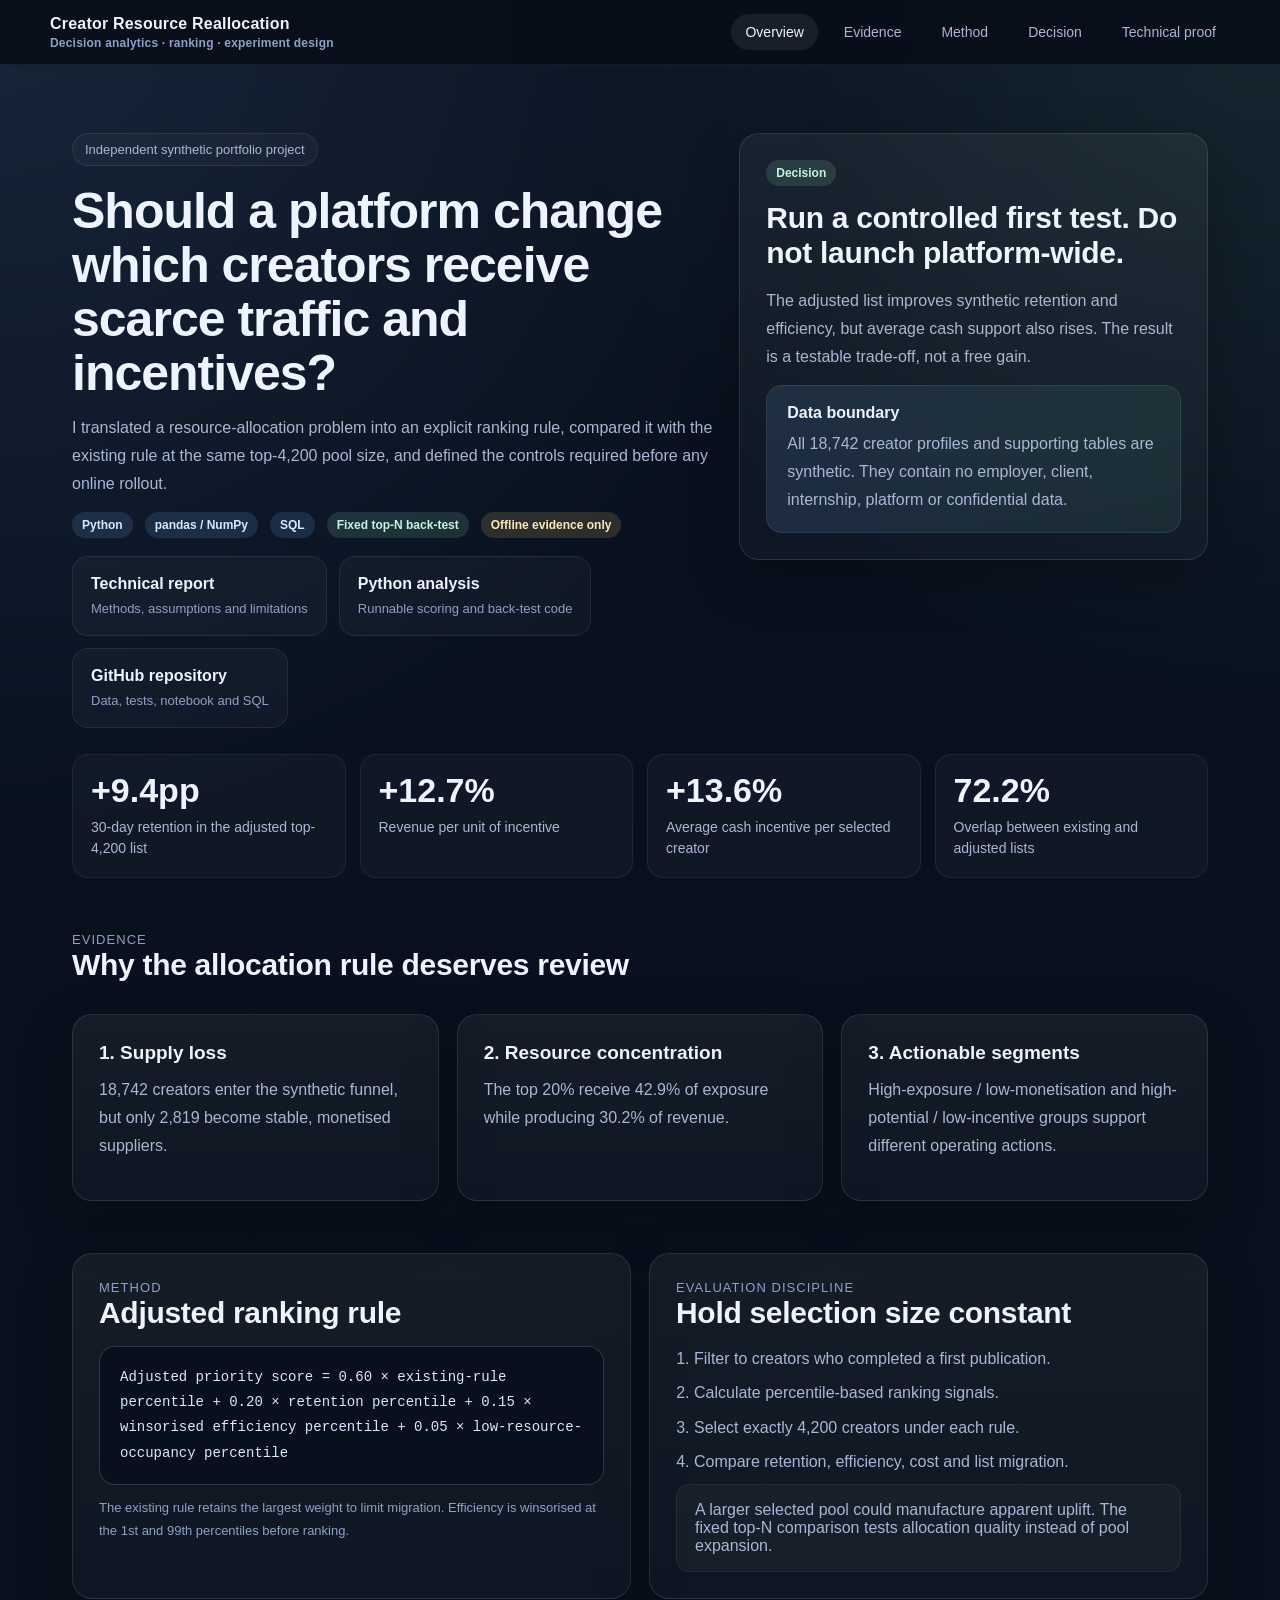
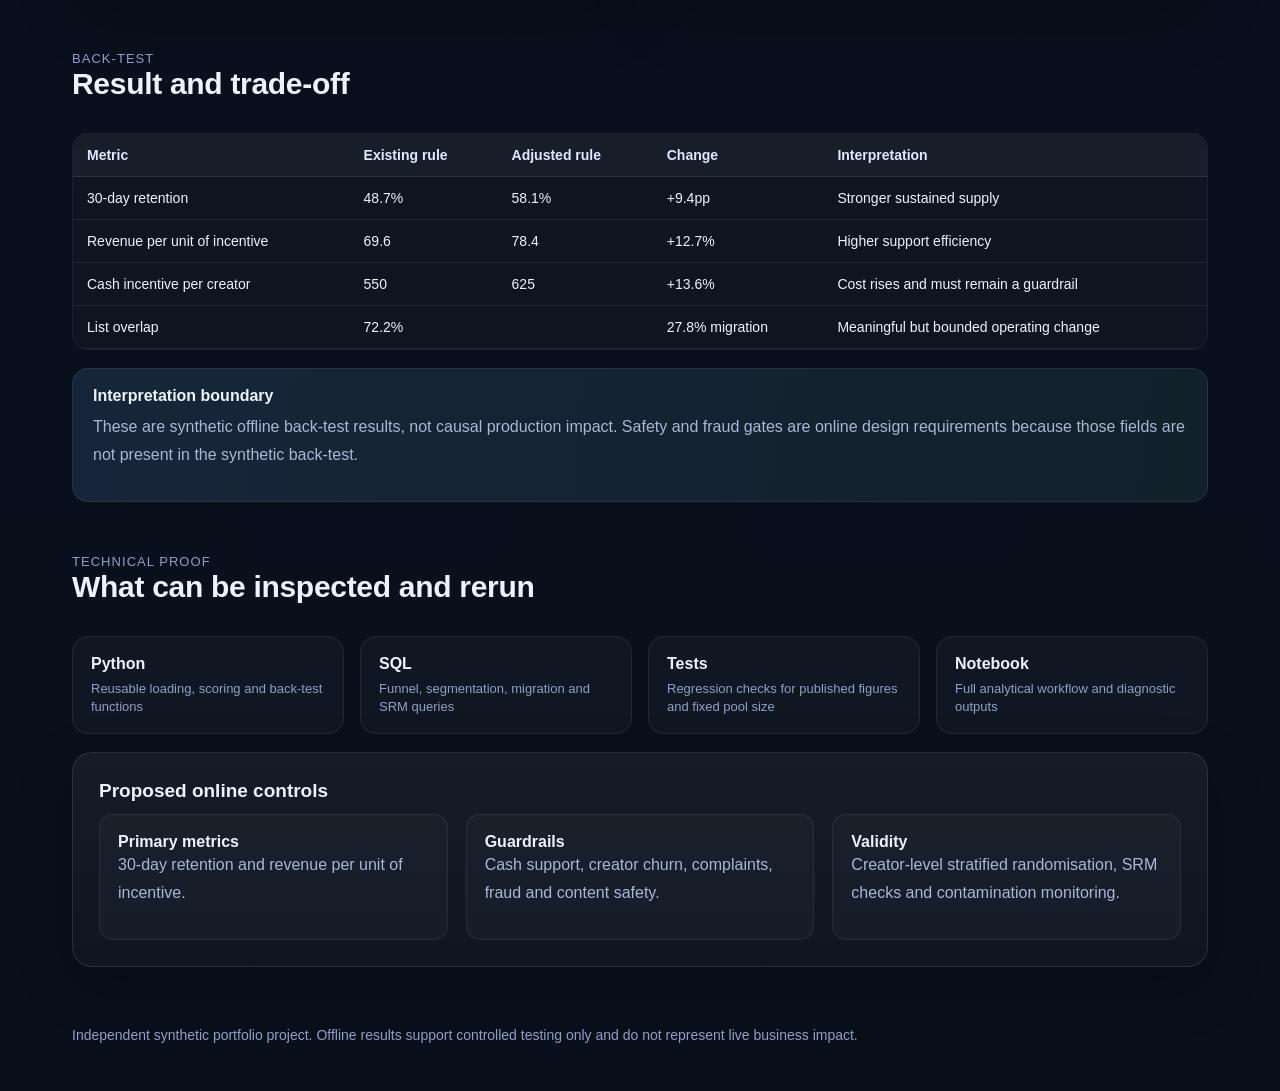
==== commit 5472cf41: "Improve decision narrative and reproducibility" ====
--- a/index.html
+++ b/index.html
@@ -1,381 +1,190 @@
 <!doctype html>
-<html lang="zh-CN">
+<html lang="en">
 <head>
   <meta charset="utf-8">
-  <meta name="viewport" content="width=device-width,initial-scale=1">
-  <title>创作者资源重配分析｜首页</title>
-  <meta name="description" content="创作者资源重配分析项目">
-  
-  <style>
-    :root{
-      --bg:#f6f8fb;
-      --card:#ffffff;
-      --text:#142033;
-      --muted:#556273;
-      --line:#d8e0ea;
-      --accent:#1f5eff;
-      --accent-soft:#edf3ff;
-      --ok:#0c8f5d;
-      --warn:#9a6700;
-      --shadow:0 10px 30px rgba(20,32,51,.08);
-      --radius:18px;
-      --max:1160px;
-    }
-    *{box-sizing:border-box}
-    html{scroll-behavior:smooth}
-    body{
-      margin:0;
-      font-family:-apple-system,BlinkMacSystemFont,"Segoe UI","PingFang SC","Hiragino Sans GB","Microsoft YaHei",sans-serif;
-      background:linear-gradient(180deg,#f7f9fc 0%,#f3f6fb 100%);
-      color:var(--text);
-      line-height:1.65;
-    }
-    a{color:var(--accent);text-decoration:none}
-    a:hover{text-decoration:underline}
-    .wrap{max-width:var(--max);margin:0 auto;padding:0 24px}
-    .topbar{
-      position:sticky;top:0;z-index:20;
-      backdrop-filter:saturate(180%) blur(10px);
-      background:rgba(246,248,251,.84);
-      border-bottom:1px solid rgba(216,224,234,.85);
-    }
-    .topbar .inner{
-      max-width:var(--max);margin:0 auto;padding:14px 24px;
-      display:flex;align-items:center;justify-content:space-between;gap:20px;
-    }
-    .brand{font-weight:700;letter-spacing:.2px}
-    .nav{display:flex;gap:16px;flex-wrap:wrap}
-    .nav a{font-size:14px;color:var(--muted)}
-    .hero{padding:48px 0 20px}
-    .eyebrow{
-      display:inline-flex;align-items:center;gap:8px;
-      padding:7px 12px;border-radius:999px;
-      background:var(--accent-soft);color:var(--accent);
-      font-size:13px;font-weight:600;
-    }
-    h1{
-      margin:16px 0 12px;font-size:42px;line-height:1.18;
-      letter-spacing:-.02em;
-    }
-    .subtitle{
-      max-width:900px;color:var(--muted);font-size:18px;
-      margin:0 0 24px;
-    }
-    .hero-grid{
-      display:grid;grid-template-columns:1.3fr .9fr;gap:20px;align-items:stretch;
-    }
-    .card{
-      background:var(--card);border:1px solid var(--line);border-radius:var(--radius);
-      box-shadow:var(--shadow);padding:22px;
-    }
-    .kpi-grid{
-      display:grid;grid-template-columns:repeat(4,1fr);gap:14px;margin-top:22px;
-    }
-    .kpi{
-      background:var(--card);border:1px solid var(--line);border-radius:16px;
-      padding:18px;box-shadow:var(--shadow);
-    }
-    .kpi .num{font-size:30px;font-weight:800;line-height:1.1;margin-bottom:6px}
-    .kpi .label{font-size:13px;color:var(--muted)}
-    .badge{
-      display:inline-block;padding:5px 10px;border-radius:999px;
-      background:#eef7f2;color:var(--ok);font-size:12px;font-weight:700
-    }
-    section{padding:18px 0}
-    h2{
-      margin:0 0 16px;font-size:28px;line-height:1.25;letter-spacing:-.01em;
-    }
-    h3{
-      margin:0 0 10px;font-size:19px;line-height:1.35;
-    }
-    p{margin:0 0 12px}
-    .muted{color:var(--muted)}
-    .section-grid{display:grid;grid-template-columns:1fr 1fr;gap:20px}
-    .panel-list{display:grid;gap:14px}
-    .mini{
-      padding:16px;border:1px solid var(--line);border-radius:14px;background:#fbfcfe;
-    }
-    .mini strong{display:block;margin-bottom:6px}
-    table{
-      width:100%;border-collapse:collapse;font-size:14px;background:#fff;
-      border:1px solid var(--line);border-radius:14px;overflow:hidden;
-    }
-    th,td{padding:12px 14px;border-bottom:1px solid var(--line);vertical-align:top;text-align:left}
-    th{background:#f7faff;font-weight:700}
-    tr:last-child td{border-bottom:none}
-    .bar-row{display:grid;gap:12px}
-    .bar{
-      display:grid;grid-template-columns:180px 1fr 70px;gap:12px;align-items:center;
-      font-size:14px;
-    }
-    .track{
-      position:relative;height:12px;border-radius:999px;background:#e8eef7;overflow:hidden;
-    }
-    .fill{position:absolute;left:0;top:0;bottom:0;border-radius:999px;background:linear-gradient(90deg,#1f5eff,#78a2ff)}
-    .fill2{background:linear-gradient(90deg,#16a34a,#6ad18e)}
-    .note{
-      padding:14px 16px;border-left:4px solid var(--accent);background:#f8fbff;border-radius:12px;
-      color:var(--muted)
-    }
-    .code{
-      background:#0f1726;color:#dbe7ff;padding:16px;border-radius:14px;overflow:auto;
-      font-family:ui-monospace,SFMono-Regular,Menlo,Consolas,monospace;font-size:13px;line-height:1.6;
-      white-space:pre-wrap;
-    }
-    .chips{display:flex;flex-wrap:wrap;gap:10px}
-    .chip{
-      padding:8px 12px;border-radius:999px;border:1px solid var(--line);background:#fff;
-      font-size:13px;color:var(--muted)
-    }
-    .footer{padding:36px 0 64px;color:var(--muted);font-size:13px}
-    .two-col{display:grid;grid-template-columns:1fr 1fr;gap:20px}
-    .three-col{display:grid;grid-template-columns:repeat(3,1fr);gap:20px}
-    .toc{display:grid;grid-template-columns:repeat(3,1fr);gap:12px;margin-top:16px}
-    .toc a{
-      display:block;padding:14px 16px;border:1px solid var(--line);border-radius:14px;
-      background:#fff;color:var(--text);box-shadow:var(--shadow)
-    }
-    @media (max-width: 960px){
-      .hero-grid,.section-grid,.two-col,.three-col,.toc{grid-template-columns:1fr}
-      .kpi-grid{grid-template-columns:repeat(2,1fr)}
-      h1{font-size:34px}
-      .bar{grid-template-columns:1fr}
-    }
-    @media (max-width: 640px){
-      .topbar .inner{padding:12px 16px}
-      .wrap{padding:0 16px}
-      .hero{padding-top:28px}
-      .kpi-grid{grid-template-columns:1fr}
-    }
-  </style>
-
-  
+  <meta name="viewport" content="width=device-width, initial-scale=1">
+  <title>Creator Resource Reallocation | Decision Analytics Portfolio</title>
+  <meta name="description" content="An independent synthetic portfolio project using Python and SQL to evaluate a fixed-size creator resource allocation rule and design a controlled rollout.">
+  <link rel="stylesheet" href="assets/styles.css">
 </head>
 <body>
-
-<div class="topbar">
-  <div class="inner">
-    <div class="brand">创作者资源重配分析</div>
-    <div class="nav">
-      <a href="index.html">首页</a>
-      <a href="report.html">完整报告</a>
-      <a href="notebook.html">分析过程</a>
-      <a href="sql.html">SQL 方案</a>
-    </div>
-  </div>
-</div>
-
-<div class="wrap">
-  <header class="hero">
-    <span class="eyebrow">资源分配 · 规则回测 · 灰度决策</span>
-    <h1>资源重配的判断条件已经成立，推进方式应当受约束</h1>
-    <p class="subtitle">
-      目标不是重写一套“看起来更聪明”的规则，而是在预算有限、供给竞争激烈的条件下，
-      把曝光和激励从低效率占用中回收出来，补向更可能形成稳定供给和单位资源产出的创作者。
-    </p>
-
-    <div class="hero-grid">
-      <div class="card">
-        <h3>首页结论</h3>
-        <table>
-          <tr><th>判断项</th><th>结论</th></tr>
-          <tr><td>问题是否成立</td><td>成立。曝光集中度高于价值集中度，旧规则仍更接近按历史优势续配资源。</td></tr>
-          <tr><td>动作是否明确</td><td>明确。首轮动作集中在“高曝光低变现”降配复核，以及“高潜低激励”增配进入试验池。</td></tr>
-          <tr><td>是否适合直接扩量</td><td>不适合。离线回测只支持进入首轮灰度，不能替代线上因果识别。</td></tr>
-          <tr><td>推进原则</td><td>固定 Top N 比较、creator 级分层随机、主指标与护栏同时读数。</td></tr>
-        </table>
+  <header class="topbar">
+    <div class="wrap nav">
+      <div class="brand">
+        Creator Resource Reallocation
+        <small>Decision analytics · ranking · experiment design</small>
       </div>
-      <div class="card">
-        <h3>创作者价值定义</h3>
-        <p class="muted">资源分配不直接看单一结果项，而看四个维度的合成判断。</p>
-        <div class="panel-list">
-          <div class="mini"><strong>持续供给</strong>30 日留存、连续活跃周数、稳定经营转化。</div>
-          <div class="mini"><strong>单位资源产出</strong>千次曝光收入、单位激励收入、低资源占用下的经营表现。</div>
-          <div class="mini"><strong>供给质量</strong>变现开通率、内容消费结果、近期经营信号改善。</div>
-          <div class="mini"><strong>风险约束</strong>安全、作弊、投诉、运营承接与迁移成本。</div>
-        </div>
-      </div>
-    </div>
-
-    <div class="kpi-grid">
-      <div class="kpi"><div class="num">42.9%</div><div class="label">Top 20% 创作者曝光占比</div></div>
-      <div class="kpi"><div class="num">30.2%</div><div class="label">Top 20% 创作者收入占比</div></div>
-      <div class="kpi"><div class="num">2,620</div><div class="label">高曝光低变现创作者</div></div>
-      <div class="kpi"><div class="num">+9.4ppt</div><div class="label">Top 4,200 30 日留存提升</div></div>
-    </div>
-
-    <div class="toc">
-      <a href="#question"><strong>业务问题</strong><br><span class="muted">问题定义与价值口径</span></a>
-      <a href="#evidence"><strong>证据链</strong><br><span class="muted">漏斗、错配、分层、回测</span></a>
-      <a href="#rule"><strong>首轮口径</strong><br><span class="muted">准入、排序、复核</span></a>
-      <a href="#backtest"><strong>回测读数</strong><br><span class="muted">固定 Top N 与迁移结构</span></a>
-      <a href="#experiment"><strong>实验门槛</strong><br><span class="muted">主指标、护栏、回滚</span></a>
-      <a href="#docs"><strong>资料入口</strong><br><span class="muted">报告、分析过程、SQL</span></a>
+      <nav class="navlinks" aria-label="Project navigation">
+        <a class="active" href="#overview">Overview</a>
+        <a href="#evidence">Evidence</a>
+        <a href="#method">Method</a>
+        <a href="#decision">Decision</a>
+        <a href="#technical">Technical proof</a>
+      </nav>
     </div>
   </header>
 
-  <section id="question">
-    <h2>业务问题</h2>
-    <div class="section-grid">
-      <div class="card">
-        <h3>决策对象</h3>
-        <p>在流量和现金激励有限时，平台需要决定哪些创作者进入高资源池，哪些创作者继续维持原配置，哪些创作者应当降配并进入复核。</p>
-        <div class="note">这里要解决的是资源配置问题，不是对创作者做静态画像展示。</div>
-      </div>
-      <div class="card">
-        <h3>判断标准</h3>
-        <p>高价值创作者不是“看起来热闹”的创作者，而是更可能在后续经营周期中形成稳定供给、留存与单位资源产出的创作者。</p>
-        <div class="chips">
-          <span class="chip">持续供给</span>
-          <span class="chip">单位资源产出</span>
-          <span class="chip">质量信号</span>
-          <span class="chip">风险约束</span>
+  <main>
+    <section class="hero" id="overview">
+      <div class="wrap">
+        <div class="hero-grid">
+          <div>
+            <span class="eyebrow">Independent synthetic portfolio project</span>
+            <h1>Should a platform change which creators receive scarce traffic and incentives?</h1>
+            <p>
+              I translated a resource-allocation problem into an explicit ranking rule,
+              compared it with the existing rule at the same top-4,200 pool size, and
+              defined the controls required before any online rollout.
+            </p>
+            <div class="split">
+              <span class="badge soft">Python</span>
+              <span class="badge soft">pandas / NumPy</span>
+              <span class="badge soft">SQL</span>
+              <span class="badge good">Fixed top-N back-test</span>
+              <span class="badge warn">Offline evidence only</span>
+            </div>
+            <div class="split" style="margin-top:18px">
+              <a class="doc-link" href="https://github.com/QILU-622/creator-value-analysis/blob/main/TECHNICAL_REPORT.md"><strong>Technical report</strong><span class="small">Methods, assumptions and limitations</span></a>
+              <a class="doc-link" href="https://github.com/QILU-622/creator-value-analysis/blob/main/analysis.py"><strong>Python analysis</strong><span class="small">Runnable scoring and back-test code</span></a>
+              <a class="doc-link" href="https://github.com/QILU-622/creator-value-analysis"><strong>GitHub repository</strong><span class="small">Data, tests, notebook and SQL</span></a>
+            </div>
+          </div>
+          <aside class="panel pad tight">
+            <span class="badge good">Decision</span>
+            <h2 style="margin-top:14px">Run a controlled first test. Do not launch platform-wide.</h2>
+            <p>
+              The adjusted list improves synthetic retention and efficiency, but average
+              cash support also rises. The result is a testable trade-off, not a free gain.
+            </p>
+            <div class="callout">
+              <strong>Data boundary</strong>
+              <p>
+                All 18,742 creator profiles and supporting tables are synthetic.
+                They contain no employer, client, internship, platform or confidential data.
+              </p>
+            </div>
+          </aside>
+        </div>
+
+        <div class="metrics">
+          <div class="metric"><div class="value">+9.4pp</div><div class="label">30-day retention in the adjusted top-4,200 list</div></div>
+          <div class="metric"><div class="value">+12.7%</div><div class="label">Revenue per unit of incentive</div></div>
+          <div class="metric"><div class="value">+13.6%</div><div class="label">Average cash incentive per selected creator</div></div>
+          <div class="metric"><div class="value">72.2%</div><div class="label">Overlap between existing and adjusted lists</div></div>
         </div>
       </div>
+    </section>
+
+    <section class="section" id="evidence">
+      <div class="wrap">
+        <div class="section-header">
+          <div><div class="section-kicker">Evidence</div><h2>Why the allocation rule deserves review</h2></div>
+        </div>
+        <div class="grid-3">
+          <article class="panel pad">
+            <h3>1. Supply loss</h3>
+            <p>18,742 creators enter the synthetic funnel, but only 2,819 become stable, monetised suppliers.</p>
+          </article>
+          <article class="panel pad">
+            <h3>2. Resource concentration</h3>
+            <p>The top 20% receive 42.9% of exposure while producing 30.2% of revenue.</p>
+          </article>
+          <article class="panel pad">
+            <h3>3. Actionable segments</h3>
+            <p>High-exposure / low-monetisation and high-potential / low-incentive groups support different operating actions.</p>
+          </article>
+        </div>
+      </div>
+    </section>
+
+    <section class="section" id="method">
+      <div class="wrap">
+        <div class="grid-2">
+          <article class="panel pad">
+            <div class="section-kicker">Method</div>
+            <h2>Adjusted ranking rule</h2>
+            <div class="formula">Adjusted priority score
+= 0.60 × existing-rule percentile
++ 0.20 × retention percentile
++ 0.15 × winsorised efficiency percentile
++ 0.05 × low-resource-occupancy percentile</div>
+            <p class="small" style="margin-top:12px">
+              The existing rule retains the largest weight to limit migration. Efficiency is
+              winsorised at the 1st and 99th percentiles before ranking.
+            </p>
+          </article>
+          <article class="panel pad">
+            <div class="section-kicker">Evaluation discipline</div>
+            <h2>Hold selection size constant</h2>
+            <ol class="list-clean">
+              <li>Filter to creators who completed a first publication.</li>
+              <li>Calculate percentile-based ranking signals.</li>
+              <li>Select exactly 4,200 creators under each rule.</li>
+              <li>Compare retention, efficiency, cost and list migration.</li>
+            </ol>
+            <div class="note">
+              A larger selected pool could manufacture apparent uplift. The fixed top-N comparison
+              tests allocation quality instead of pool expansion.
+            </div>
+          </article>
+        </div>
+      </div>
+    </section>
+
+    <section class="section" id="decision">
+      <div class="wrap">
+        <div class="section-header">
+          <div><div class="section-kicker">Back-test</div><h2>Result and trade-off</h2></div>
+        </div>
+        <div class="table-wrap">
+          <table>
+            <thead><tr><th>Metric</th><th>Existing rule</th><th>Adjusted rule</th><th>Change</th><th>Interpretation</th></tr></thead>
+            <tbody>
+              <tr><td>30-day retention</td><td>48.7%</td><td>58.1%</td><td>+9.4pp</td><td>Stronger sustained supply</td></tr>
+              <tr><td>Revenue per unit of incentive</td><td>69.6</td><td>78.4</td><td>+12.7%</td><td>Higher support efficiency</td></tr>
+              <tr><td>Cash incentive per creator</td><td>550</td><td>625</td><td>+13.6%</td><td>Cost rises and must remain a guardrail</td></tr>
+              <tr><td>List overlap</td><td colspan="2">72.2%</td><td>27.8% migration</td><td>Meaningful but bounded operating change</td></tr>
+            </tbody>
+          </table>
+        </div>
+        <div class="callout" style="margin-top:18px">
+          <strong>Interpretation boundary</strong>
+          <p>
+            These are synthetic offline back-test results, not causal production impact.
+            Safety and fraud gates are online design requirements because those fields are not
+            present in the synthetic back-test.
+          </p>
+        </div>
+      </div>
+    </section>
+
+    <section class="section" id="technical">
+      <div class="wrap">
+        <div class="section-header">
+          <div><div class="section-kicker">Technical proof</div><h2>What can be inspected and rerun</h2></div>
+        </div>
+        <div class="docs">
+          <a class="doc-link" href="https://github.com/QILU-622/creator-value-analysis/blob/main/analysis.py"><strong>Python</strong><span class="small">Reusable loading, scoring and back-test functions</span></a>
+          <a class="doc-link" href="https://github.com/QILU-622/creator-value-analysis/tree/main/sql"><strong>SQL</strong><span class="small">Funnel, segmentation, migration and SRM queries</span></a>
+          <a class="doc-link" href="https://github.com/QILU-622/creator-value-analysis/tree/main/tests"><strong>Tests</strong><span class="small">Regression checks for published figures and fixed pool size</span></a>
+          <a class="doc-link" href="https://github.com/QILU-622/creator-value-analysis/blob/main/notebooks/creator_value_analysis.ipynb"><strong>Notebook</strong><span class="small">Full analytical workflow and diagnostic outputs</span></a>
+        </div>
+        <div class="panel pad" style="margin-top:18px">
+          <h3>Proposed online controls</h3>
+          <div class="grid-3">
+            <div class="subpanel"><strong>Primary metrics</strong><p>30-day retention and revenue per unit of incentive.</p></div>
+            <div class="subpanel"><strong>Guardrails</strong><p>Cash support, creator churn, complaints, fraud and content safety.</p></div>
+            <div class="subpanel"><strong>Validity</strong><p>Creator-level stratified randomisation, SRM checks and contamination monitoring.</p></div>
+          </div>
+        </div>
+      </div>
+    </section>
+  </main>
+
+  <footer class="footer">
+    <div class="wrap">
+      Independent synthetic portfolio project. Offline results support controlled testing only and do not represent live business impact.
     </div>
-  </section>
-
-  <section id="evidence">
-    <h2>证据链</h2>
-    <div class="three-col">
-      <div class="card">
-        <h3>1. 损耗位置</h3>
-        <p>注册到首发并不是主要瓶颈，主要损耗集中在首发后到稳定经营之间，资源动作应当作用在持续经营阶段。</p>
-      </div>
-      <div class="card">
-        <h3>2. 资源错配</h3>
-        <p>Top 20% 创作者拿走 42.9% 曝光，却只贡献 30.2% 收入。历史曝光优势被延续，经营质量没有被充分纳入。</p>
-      </div>
-      <div class="card">
-        <h3>3. 人群分离</h3>
-        <p>“高曝光低变现”与“高潜低激励”两类人群边界清晰，具备形成差异化动作的基础。</p>
-      </div>
-    </div>
-
-    <div class="card" style="margin-top:20px">
-      <h3>核心读数</h3>
-      <div class="bar-row">
-        <div class="bar"><div>曝光集中度</div><div class="track"><div class="fill" style="width:42.9%"></div></div><div>42.9%</div></div>
-        <div class="bar"><div>价值集中度</div><div class="track"><div class="fill fill2" style="width:30.2%"></div></div><div>30.2%</div></div>
-        <div class="bar"><div>名单重合率</div><div class="track"><div class="fill" style="width:72.2%"></div></div><div>72.2%</div></div>
-        <div class="bar"><div>单位激励收入提升</div><div class="track"><div class="fill fill2" style="width:63%"></div></div><div>+12.7%</div></div>
-      </div>
-    </div>
-  </section>
-
-  <section id="rule">
-    <h2>首轮灰度口径</h2>
-    <div class="two-col">
-      <div class="card">
-        <h3>执行结构</h3>
-        <table>
-          <tr><th>步骤</th><th>处理方式</th></tr>
-          <tr><td>准入过滤</td><td>过滤安全、作弊、活跃不足，以及历史资源占用高但长期效率低的人群。</td></tr>
-          <tr><td>排序加权</td><td>保留旧规则主体，同时把留存、变现效率和低资源占用纳入修正信号。</td></tr>
-          <tr><td>名单复核</td><td>拟降配对象进入复核与申诉队列，避免边界样本被机械误伤。</td></tr>
-        </table>
-      </div>
-      <div class="card">
-        <h3>首轮评分公式</h3>
-        <div class="code">新优先级分数
-= 0.60 × 原规则分位
-+ 0.20 × 留存分位
-+ 0.15 × 变现效率分位（缩尾后）
-+ 0.05 × 低资源占用分位</div>
-        <p class="muted" style="margin-top:12px">旧规则保留 0.60，用于控制名单迁移速度；留存进入排序主逻辑；效率与低资源占用只作修正项。</p>
-      </div>
-    </div>
-  </section>
-
-  <section id="backtest">
-    <h2>同规模回测</h2>
-    <div class="card">
-      <table>
-        <tr><th>维度</th><th>原规则</th><th>新规则</th><th>变化</th></tr>
-        <tr><td>30 日留存</td><td>48.7%</td><td>58.1%</td><td>+9.4ppt</td></tr>
-        <tr><td>单位激励收入</td><td>69.6</td><td>78.4</td><td>+12.7%</td></tr>
-        <tr><td>人均现金激励</td><td>550</td><td>625</td><td>+13.6%</td></tr>
-        <tr><td>名单重合率</td><td colspan="2">72.2%</td><td>迁移幅度可控</td></tr>
-      </table>
-      <p class="muted" style="margin-top:12px">当前结果更接近结构性资源重配：单人成本抬升，但稳定经营和单位资源产出同步改善。</p>
-    </div>
-
-    <div class="section-grid" style="margin-top:20px">
-      <div class="card">
-        <h3>迁移结构</h3>
-        <table>
-          <tr><th>方向</th><th>主体</th><th>占比</th></tr>
-          <tr><td>旧名单移出</td><td>高曝光低变现</td><td>93.2%</td></tr>
-          <tr><td>新名单补入</td><td>一般供给</td><td>43.1%</td></tr>
-          <tr><td>新名单补入</td><td>高价值稳定供给</td><td>39.5%</td></tr>
-          <tr><td>新名单补入</td><td>高潜低激励</td><td>13.7%</td></tr>
-        </table>
-      </div>
-      <div class="card">
-        <h3>扩量视角</h3>
-        <table>
-          <tr><th>Top N</th><th>30 日留存提升</th><th>单位激励收入提升</th></tr>
-          <tr><td>3,000</td><td>14.9ppt</td><td>18.7%</td></tr>
-          <tr><td>3,600</td><td>12.2ppt</td><td>15.8%</td></tr>
-          <tr><td>4,200</td><td>9.4ppt</td><td>12.7%</td></tr>
-          <tr><td>5,000</td><td>7.0ppt</td><td>10.1%</td></tr>
-          <tr><td>6,000</td><td>4.9ppt</td><td>7.2%</td></tr>
-        </table>
-      </div>
-    </div>
-  </section>
-
-  <section id="experiment">
-    <h2>实验门槛与回滚条件</h2>
-    <div class="two-col">
-      <div class="card">
-        <h3>实验设计</h3>
-        <table>
-          <tr><th>项目</th><th>建议</th></tr>
-          <tr><td>随机化单位</td><td>creator 级分层随机实验</td></tr>
-          <tr><td>主指标</td><td>30 日留存率、单位激励收入</td></tr>
-          <tr><td>护栏指标</td><td>人均现金激励、供给流失率、投诉率、作弊率、内容安全</td></tr>
-          <tr><td>扩量条件</td><td>主指标不为负，单位激励收入保持为正，关键护栏无明显恶化</td></tr>
-        </table>
-      </div>
-      <div class="card">
-        <h3>暂停或回滚</h3>
-        <table>
-          <tr><th>触发情形</th><th>动作</th></tr>
-          <tr><td>连续 3 天出现显著 SRM / 分流漂移</td><td>暂停读数并排查</td></tr>
-          <tr><td>投诉、作弊或安全显著恶化</td><td>停止扩量并回到上一版本</td></tr>
-          <tr><td>单位激励收入转负</td><td>停止扩量</td></tr>
-          <tr><td>week 1 抬升但 week 4 回落，holdout 不支持继续扩量</td><td>回滚并重做方案</td></tr>
-        </table>
-      </div>
-    </div>
-  </section>
-
-  <section id="docs">
-    <h2>资料入口</h2>
-    <div class="three-col">
-      <div class="card">
-        <h3>完整报告</h3>
-        <p>问题定义、边界、分层、口径取舍、回测与风险控制。</p>
-        <a href="report.html">进入报告页</a>
-      </div>
-      <div class="card">
-        <h3>分析过程</h3>
-        <p>按经营判断顺序整理的分析路径、核心口径与代码片段。</p>
-        <a href="notebook.html">进入分析过程页</a>
-      </div>
-      <div class="card">
-        <h3>SQL 方案</h3>
-        <p>漏斗、分层、固定 Top N 回测、名单迁移和 SRM 监控 SQL。</p>
-        <a href="sql.html">进入 SQL 页</a>
-      </div>
-    </div>
-  </section>
-
-  <div class="footer">
-    样本说明：数据为合成样本；离线结果仅用于判断是否进入实验，不替代线上因果识别。
-  </div>
-</div>
-
+  </footer>
 </body>
 </html>
--- a/assets/styles.css
+++ b/assets/styles.css
@@ -0,0 +1,106 @@
+
+:root{
+  --bg:#09111f;
+  --bg-soft:#0d1830;
+  --panel:#101c34;
+  --panel-2:#0d172b;
+  --line:rgba(255,255,255,.10);
+  --line-strong:rgba(255,255,255,.16);
+  --text:#edf3ff;
+  --muted:#aab7d4;
+  --muted-2:#8fa0c6;
+  --accent:#79b8ff;
+  --accent-2:#7fe7c5;
+  --accent-3:#ffd37d;
+  --good:#8be2bc;
+  --warn:#ffd37d;
+  --bad:#ffb0b0;
+  --shadow:0 18px 56px rgba(0,0,0,.24);
+  --radius:20px;
+  --radius-sm:14px;
+  --max:1180px;
+}
+*{box-sizing:border-box}
+html{scroll-behavior:smooth}
+body{
+  margin:0;
+  background:
+    radial-gradient(circle at 0% 0%, rgba(121,184,255,.12), transparent 28%),
+    radial-gradient(circle at 100% 0%, rgba(127,231,197,.10), transparent 24%),
+    linear-gradient(180deg, #09111f 0%, #08101c 100%);
+  color:var(--text);
+  font-family:-apple-system,BlinkMacSystemFont,"Segoe UI","PingFang SC","Hiragino Sans GB","Microsoft YaHei",sans-serif;
+}
+a{color:inherit;text-decoration:none}
+.wrap{max-width:var(--max);margin:0 auto;padding:0 22px}
+.topbar{position:sticky;top:0;z-index:40;background:rgba(7,13,24,.86);backdrop-filter:blur(14px);border-bottom:1px solid rgba(255,255,255,.06)}
+.nav{display:flex;justify-content:space-between;align-items:center;gap:18px;padding:14px 0}
+.brand{font-weight:800;letter-spacing:.2px}
+.brand small{display:block;font-size:12px;color:var(--muted-2);font-weight:600;margin-top:3px}
+.navlinks{display:flex;gap:12px;flex-wrap:wrap}
+.navlinks a{padding:10px 14px;border-radius:999px;color:var(--muted);font-size:14px}
+.navlinks a:hover,.navlinks a.active{background:rgba(255,255,255,.07);color:var(--text)}
+.hero{padding:68px 0 28px}
+.hero-grid{display:grid;grid-template-columns:1.16fr .84fr;gap:20px;align-items:start}
+.eyebrow{display:inline-flex;align-items:center;gap:8px;padding:8px 12px;border-radius:999px;border:1px solid rgba(255,255,255,.08);background:rgba(255,255,255,.03);color:var(--muted);font-size:13px}
+h1{font-size:50px;line-height:1.08;margin:18px 0 14px;letter-spacing:-.02em}
+h2{font-size:30px;line-height:1.18;margin:0 0 16px;letter-spacing:-.01em}
+h3{font-size:19px;line-height:1.28;margin:0 0 10px}
+p{margin:0 0 14px;color:var(--muted);line-height:1.75}
+.section{padding:26px 0}
+.section-header{display:flex;justify-content:space-between;align-items:flex-end;gap:16px;margin-bottom:16px}
+.section-kicker{font-size:13px;color:var(--muted-2);text-transform:uppercase;letter-spacing:.08em}
+.panel{background:linear-gradient(180deg, rgba(255,255,255,.05), rgba(255,255,255,.028));border:1px solid var(--line);border-radius:var(--radius);box-shadow:var(--shadow)}
+.panel.pad{padding:26px}
+.subpanel{background:rgba(255,255,255,.028);border:1px solid rgba(255,255,255,.07);border-radius:var(--radius-sm);padding:18px}
+.muted{color:var(--muted)}
+.metrics{display:grid;grid-template-columns:repeat(4,1fr);gap:14px;margin-top:26px}
+.metric{padding:18px;border-radius:16px;background:rgba(255,255,255,.03);border:1px solid rgba(255,255,255,.06)}
+.metric .value{font-size:34px;font-weight:800;line-height:1}
+.metric .label{margin-top:10px;color:var(--muted);font-size:14px;line-height:1.5}
+.grid-2{display:grid;grid-template-columns:1fr 1fr;gap:18px}
+.grid-3{display:grid;grid-template-columns:repeat(3,1fr);gap:18px}
+.grid-4{display:grid;grid-template-columns:repeat(4,1fr);gap:18px}
+.grid-5{display:grid;grid-template-columns:repeat(5,1fr);gap:14px}
+.list-clean{margin:0;padding-left:18px;color:var(--muted)}
+.list-clean li{margin:8px 0;line-height:1.65}
+.kpi-list{display:grid;gap:12px}
+.kpi{padding:16px;border-left:3px solid var(--accent);background:rgba(121,184,255,.08);border-radius:12px}
+.kpi strong{display:block;color:var(--text);margin-bottom:4px}
+.badge{display:inline-flex;align-items:center;gap:6px;padding:6px 10px;border-radius:999px;font-size:12px;font-weight:700;background:rgba(255,255,255,.06);color:#dce8ff}
+.badge.good{background:rgba(139,226,188,.14);color:#c7f4de}
+.badge.warn{background:rgba(255,211,125,.14);color:#ffe8b6}
+.badge.soft{background:rgba(121,184,255,.14);color:#d5e8ff}
+.badge.bad{background:rgba(255,176,176,.14);color:#ffd7d7}
+.table-wrap{overflow:auto;border-radius:16px;border:1px solid rgba(255,255,255,.08)}
+table{width:100%;border-collapse:collapse;font-size:14px;background:rgba(255,255,255,.02)}
+th,td{padding:13px 14px;border-bottom:1px solid rgba(255,255,255,.08);vertical-align:top;text-align:left}
+th{background:rgba(255,255,255,.04);font-weight:700;color:#dfe9ff;white-space:nowrap}
+tbody tr:hover{background:rgba(255,255,255,.025)}
+.note{padding:16px 18px;border-radius:14px;background:rgba(255,255,255,.03);border:1px solid rgba(255,255,255,.07);color:var(--muted)}
+.callout{padding:18px 20px;border-radius:16px;background:linear-gradient(90deg, rgba(121,184,255,.13), rgba(127,231,197,.08));border:1px solid rgba(255,255,255,.08)}
+.callout strong{display:block;margin-bottom:8px;color:var(--text)}
+.formula{padding:18px 20px;border-radius:16px;background:#08101d;border:1px solid var(--line-strong);font-family:ui-monospace,SFMono-Regular,Menlo,Consolas,monospace;font-size:14px;line-height:1.8;color:#dbe7ff;overflow:auto}
+.code{padding:18px 20px;border-radius:16px;background:#08101d;border:1px solid var(--line-strong);font-family:ui-monospace,SFMono-Regular,Menlo,Consolas,monospace;font-size:13px;line-height:1.7;color:#dbe7ff;overflow:auto;white-space:pre-wrap}
+.docs{display:grid;grid-template-columns:repeat(4,1fr);gap:16px}
+.doc-link{display:block;padding:18px;border-radius:16px;background:rgba(255,255,255,.03);border:1px solid rgba(255,255,255,.08)}
+.doc-link:hover{transform:translateY(-1px);transition:.18s ease;background:rgba(255,255,255,.05)}
+.doc-link strong{display:block;margin-bottom:6px}
+.split{display:flex;gap:12px;align-items:center;flex-wrap:wrap}
+.hr{height:1px;background:rgba(255,255,255,.08);margin:22px 0}
+.footer{padding:34px 0 48px;color:var(--muted-2);font-size:14px}
+.small{font-size:13px;color:var(--muted-2)}
+.tight p:last-child{margin-bottom:0}
+.marker{display:inline-block;width:9px;height:9px;border-radius:50%;margin-right:7px;vertical-align:middle}
+.marker.blue{background:var(--accent)}
+.marker.green{background:var(--accent-2)}
+.marker.gold{background:var(--accent-3)}
+.marker.red{background:#ff9fa4}
+@media (max-width: 1050px){
+  .hero-grid,.grid-2,.grid-3,.grid-4,.docs,.metrics,.grid-5{grid-template-columns:1fr 1fr}
+}
+@media (max-width: 720px){
+  h1{font-size:35px}
+  .hero-grid,.grid-2,.grid-3,.grid-4,.docs,.metrics,.grid-5{grid-template-columns:1fr}
+  .nav{flex-direction:column;align-items:flex-start}
+}
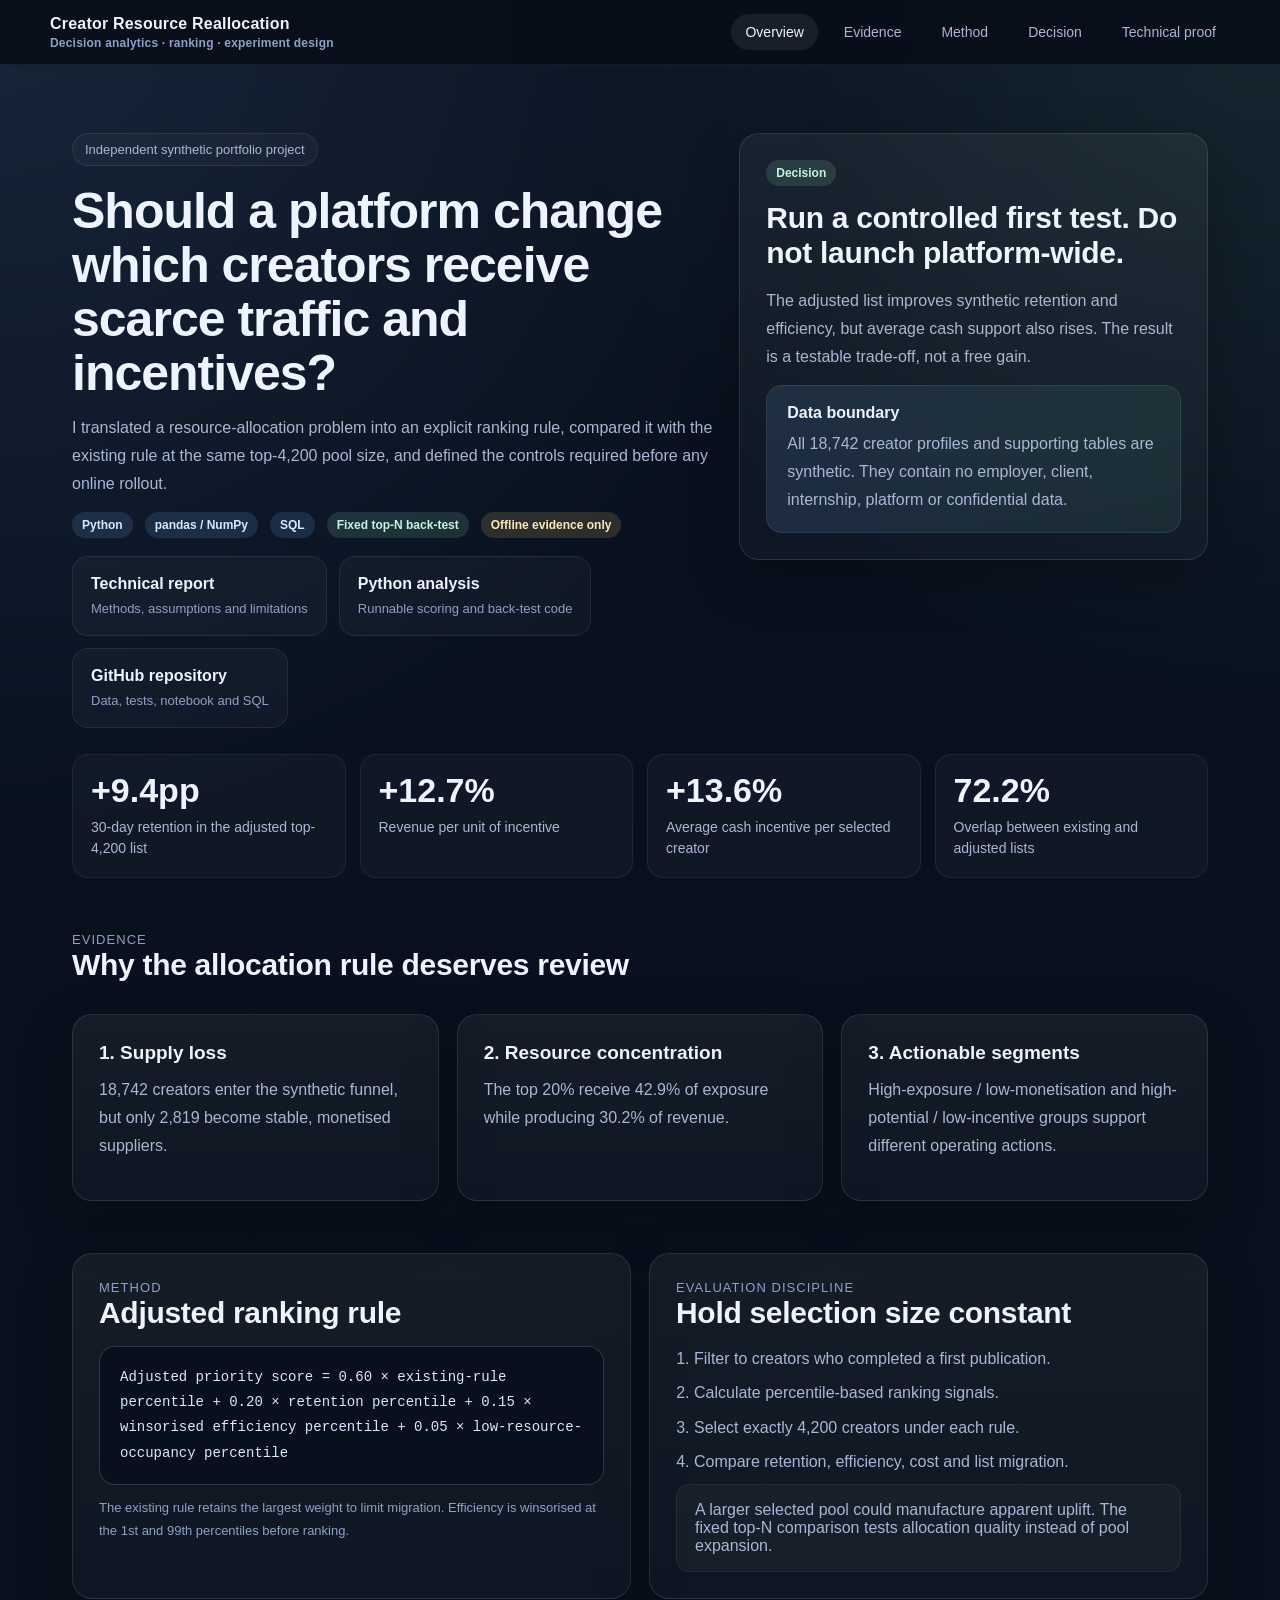
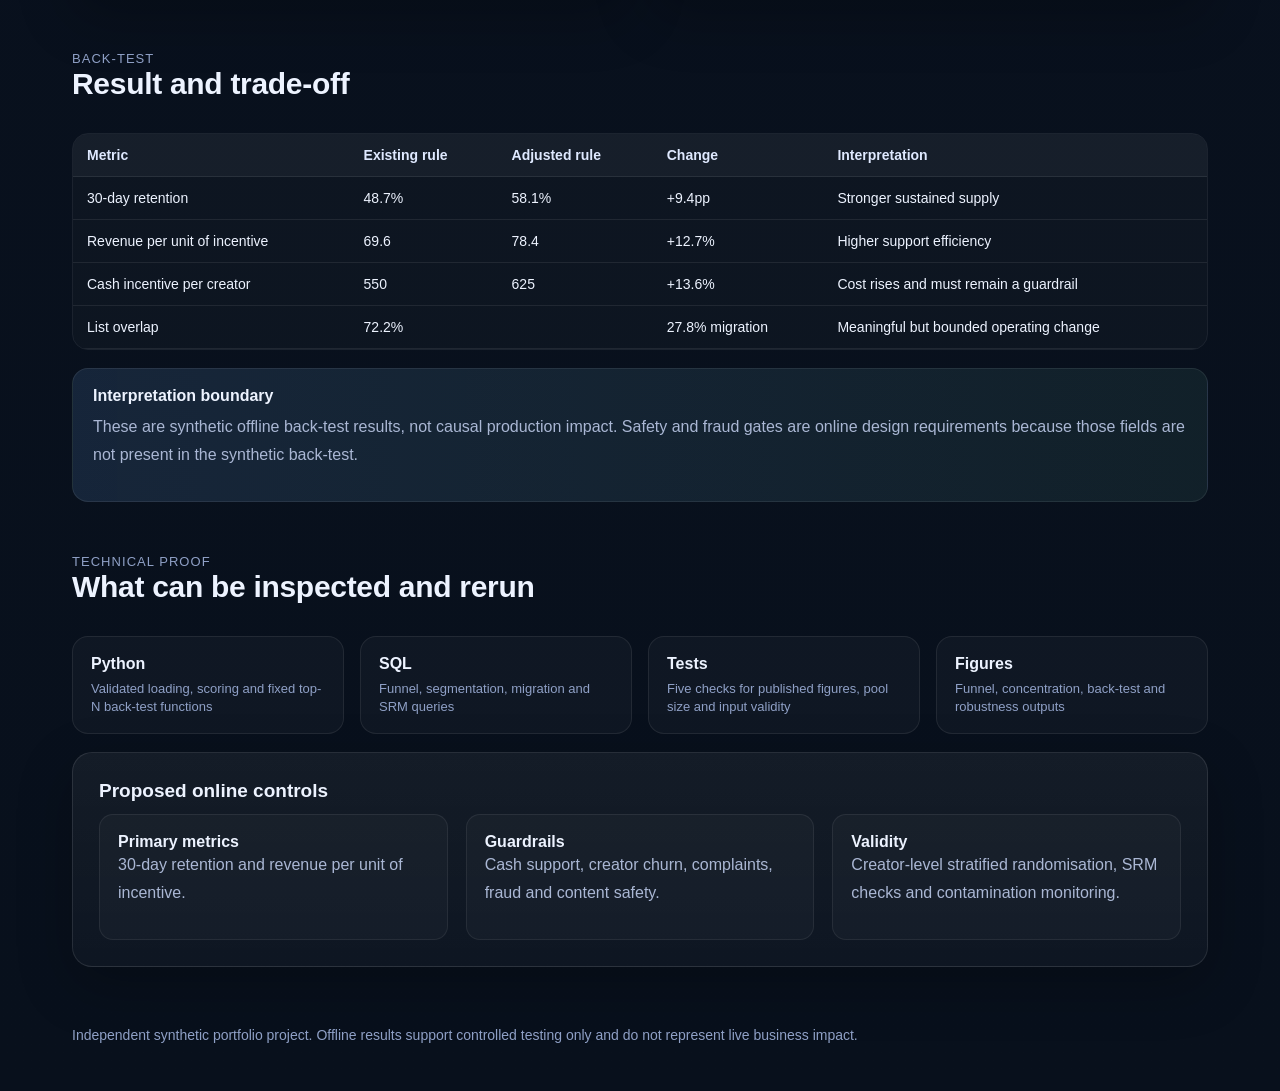
==== commit 9339560c: "Strengthen Python proof and simplify project structure" ====
--- a/index.html
+++ b/index.html
@@ -164,10 +164,10 @@
           <div><div class="section-kicker">Technical proof</div><h2>What can be inspected and rerun</h2></div>
         </div>
         <div class="docs">
-          <a class="doc-link" href="https://github.com/QILU-622/creator-value-analysis/blob/main/analysis.py"><strong>Python</strong><span class="small">Reusable loading, scoring and back-test functions</span></a>
+          <a class="doc-link" href="https://github.com/QILU-622/creator-value-analysis/blob/main/analysis.py"><strong>Python</strong><span class="small">Validated loading, scoring and fixed top-N back-test functions</span></a>
           <a class="doc-link" href="https://github.com/QILU-622/creator-value-analysis/tree/main/sql"><strong>SQL</strong><span class="small">Funnel, segmentation, migration and SRM queries</span></a>
-          <a class="doc-link" href="https://github.com/QILU-622/creator-value-analysis/tree/main/tests"><strong>Tests</strong><span class="small">Regression checks for published figures and fixed pool size</span></a>
-          <a class="doc-link" href="https://github.com/QILU-622/creator-value-analysis/blob/main/notebooks/creator_value_analysis.ipynb"><strong>Notebook</strong><span class="small">Full analytical workflow and diagnostic outputs</span></a>
+          <a class="doc-link" href="https://github.com/QILU-622/creator-value-analysis/tree/main/tests"><strong>Tests</strong><span class="small">Five checks for published figures, pool size and input validity</span></a>
+          <a class="doc-link" href="https://github.com/QILU-622/creator-value-analysis/tree/main/figures"><strong>Figures</strong><span class="small">Funnel, concentration, back-test and robustness outputs</span></a>
         </div>
         <div class="panel pad" style="margin-top:18px">
           <h3>Proposed online controls</h3>
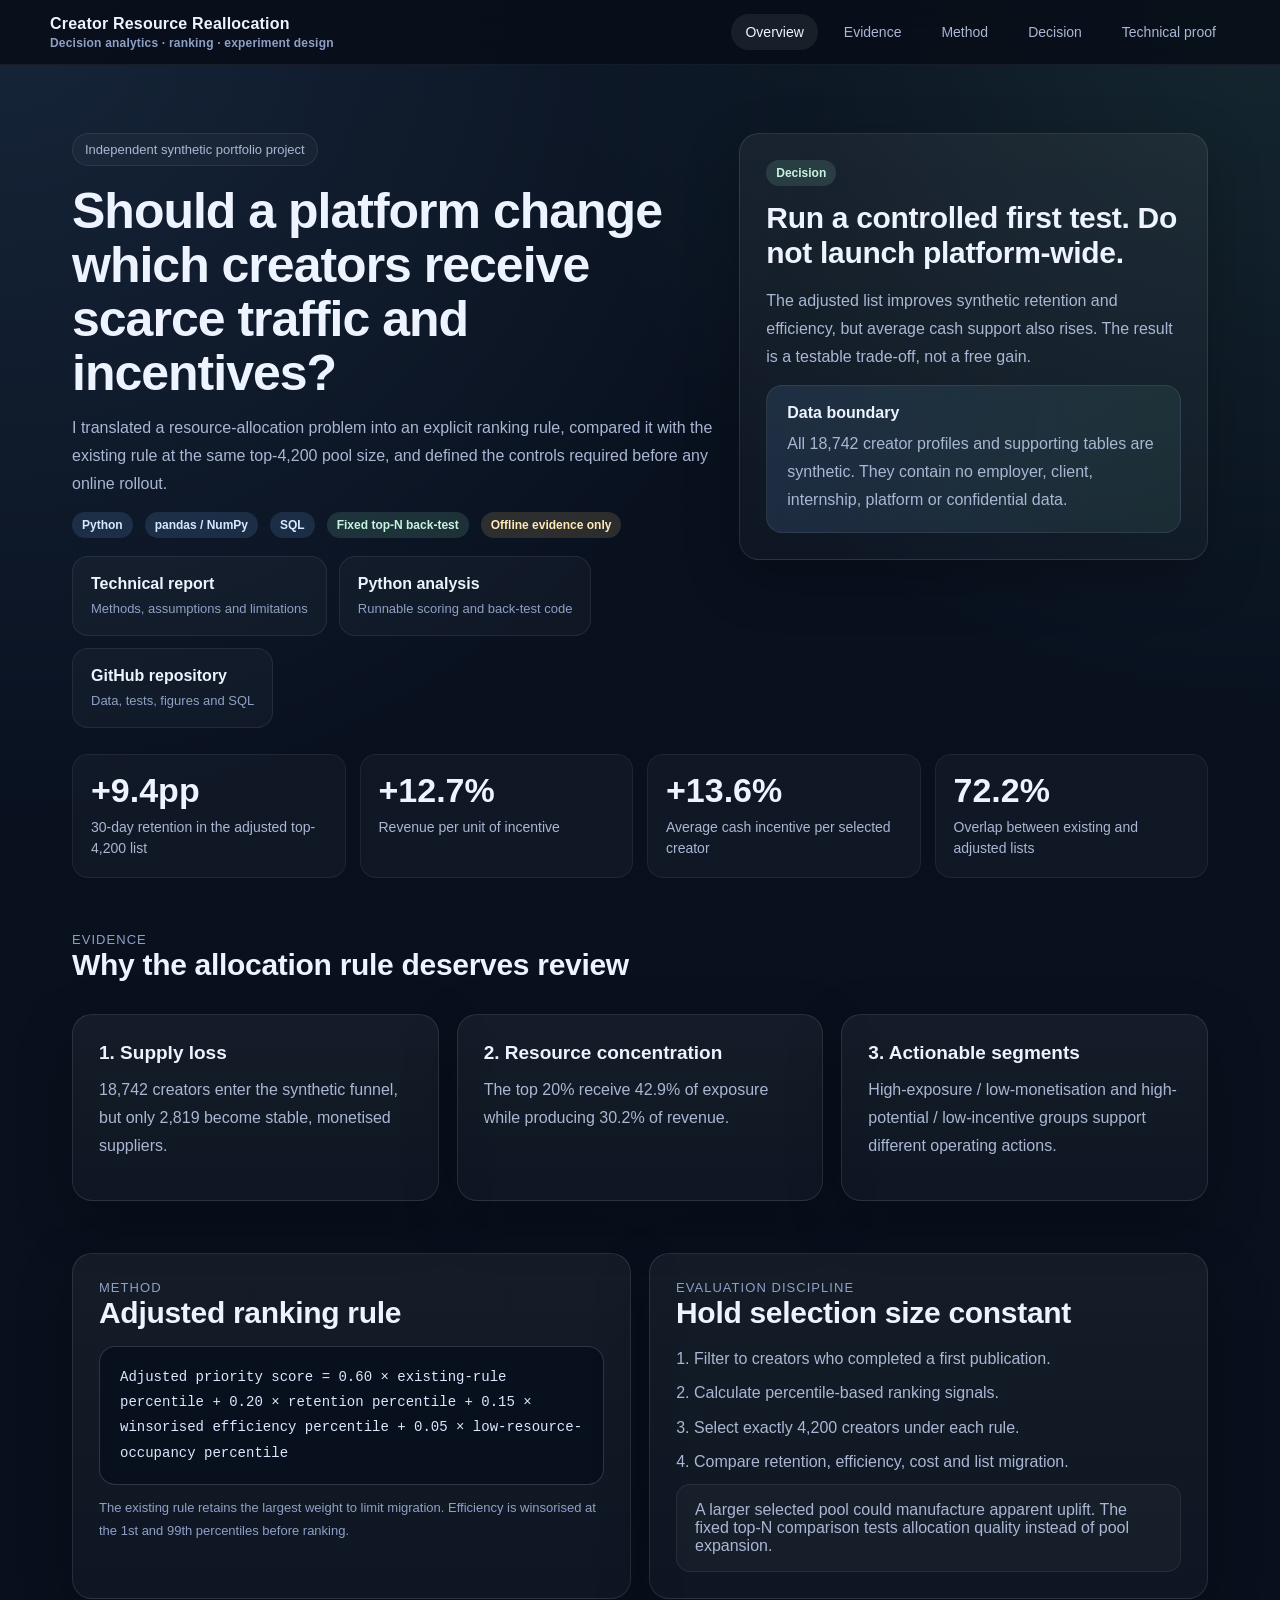
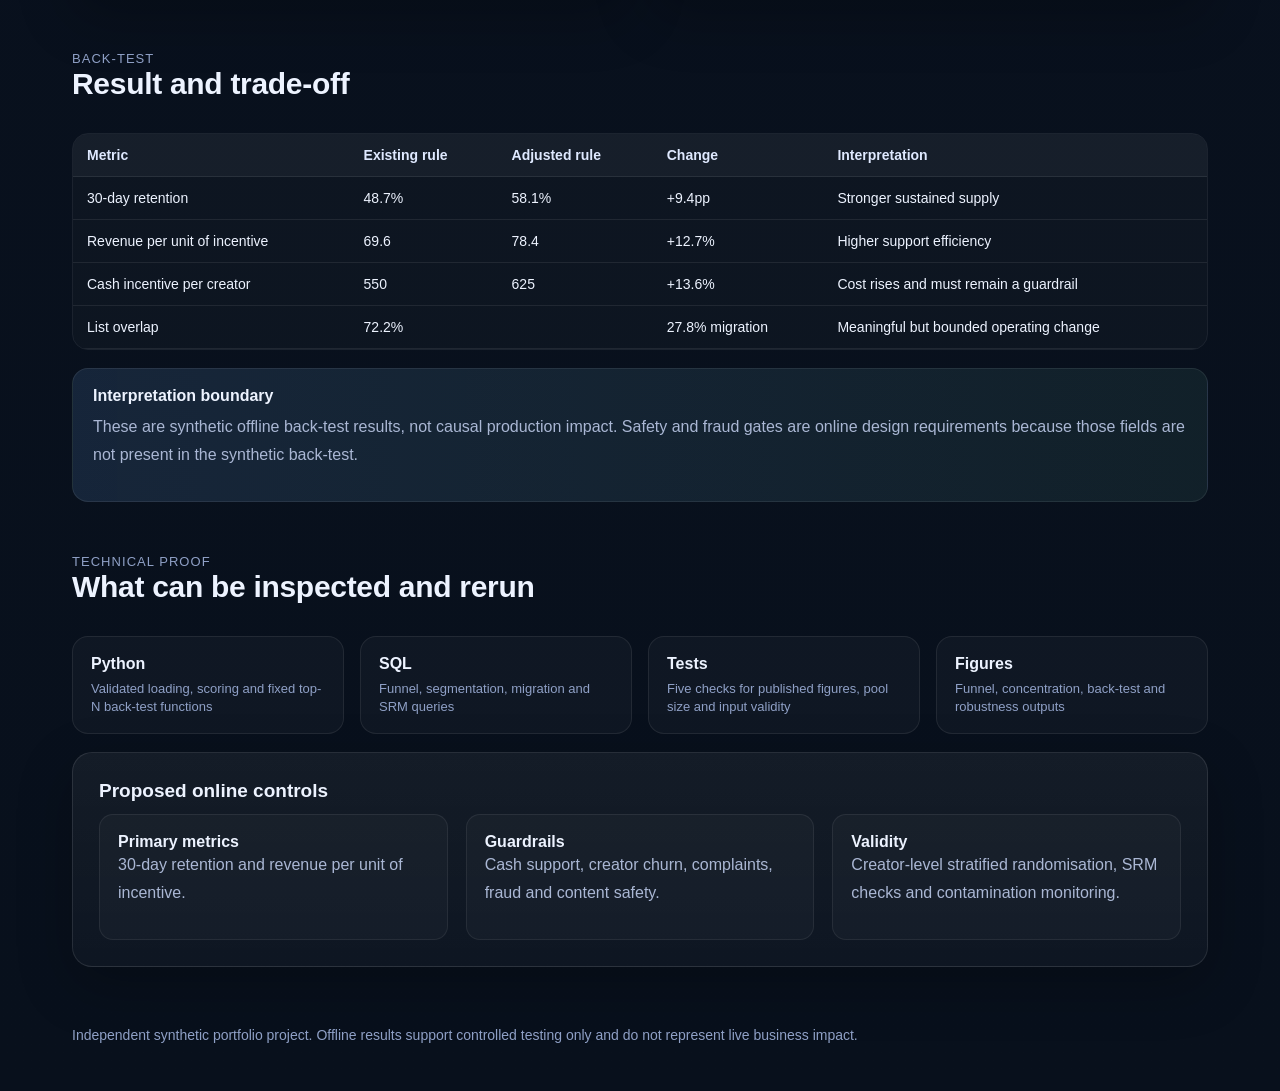
==== commit 3797c7c3: "Remove obsolete notebook reference" ====
--- a/index.html
+++ b/index.html
@@ -46,7 +46,7 @@
             <div class="split" style="margin-top:18px">
               <a class="doc-link" href="https://github.com/QILU-622/creator-value-analysis/blob/main/TECHNICAL_REPORT.md"><strong>Technical report</strong><span class="small">Methods, assumptions and limitations</span></a>
               <a class="doc-link" href="https://github.com/QILU-622/creator-value-analysis/blob/main/analysis.py"><strong>Python analysis</strong><span class="small">Runnable scoring and back-test code</span></a>
-              <a class="doc-link" href="https://github.com/QILU-622/creator-value-analysis"><strong>GitHub repository</strong><span class="small">Data, tests, notebook and SQL</span></a>
+              <a class="doc-link" href="https://github.com/QILU-622/creator-value-analysis"><strong>GitHub repository</strong><span class="small">Data, tests, figures and SQL</span></a>
             </div>
           </div>
           <aside class="panel pad tight">
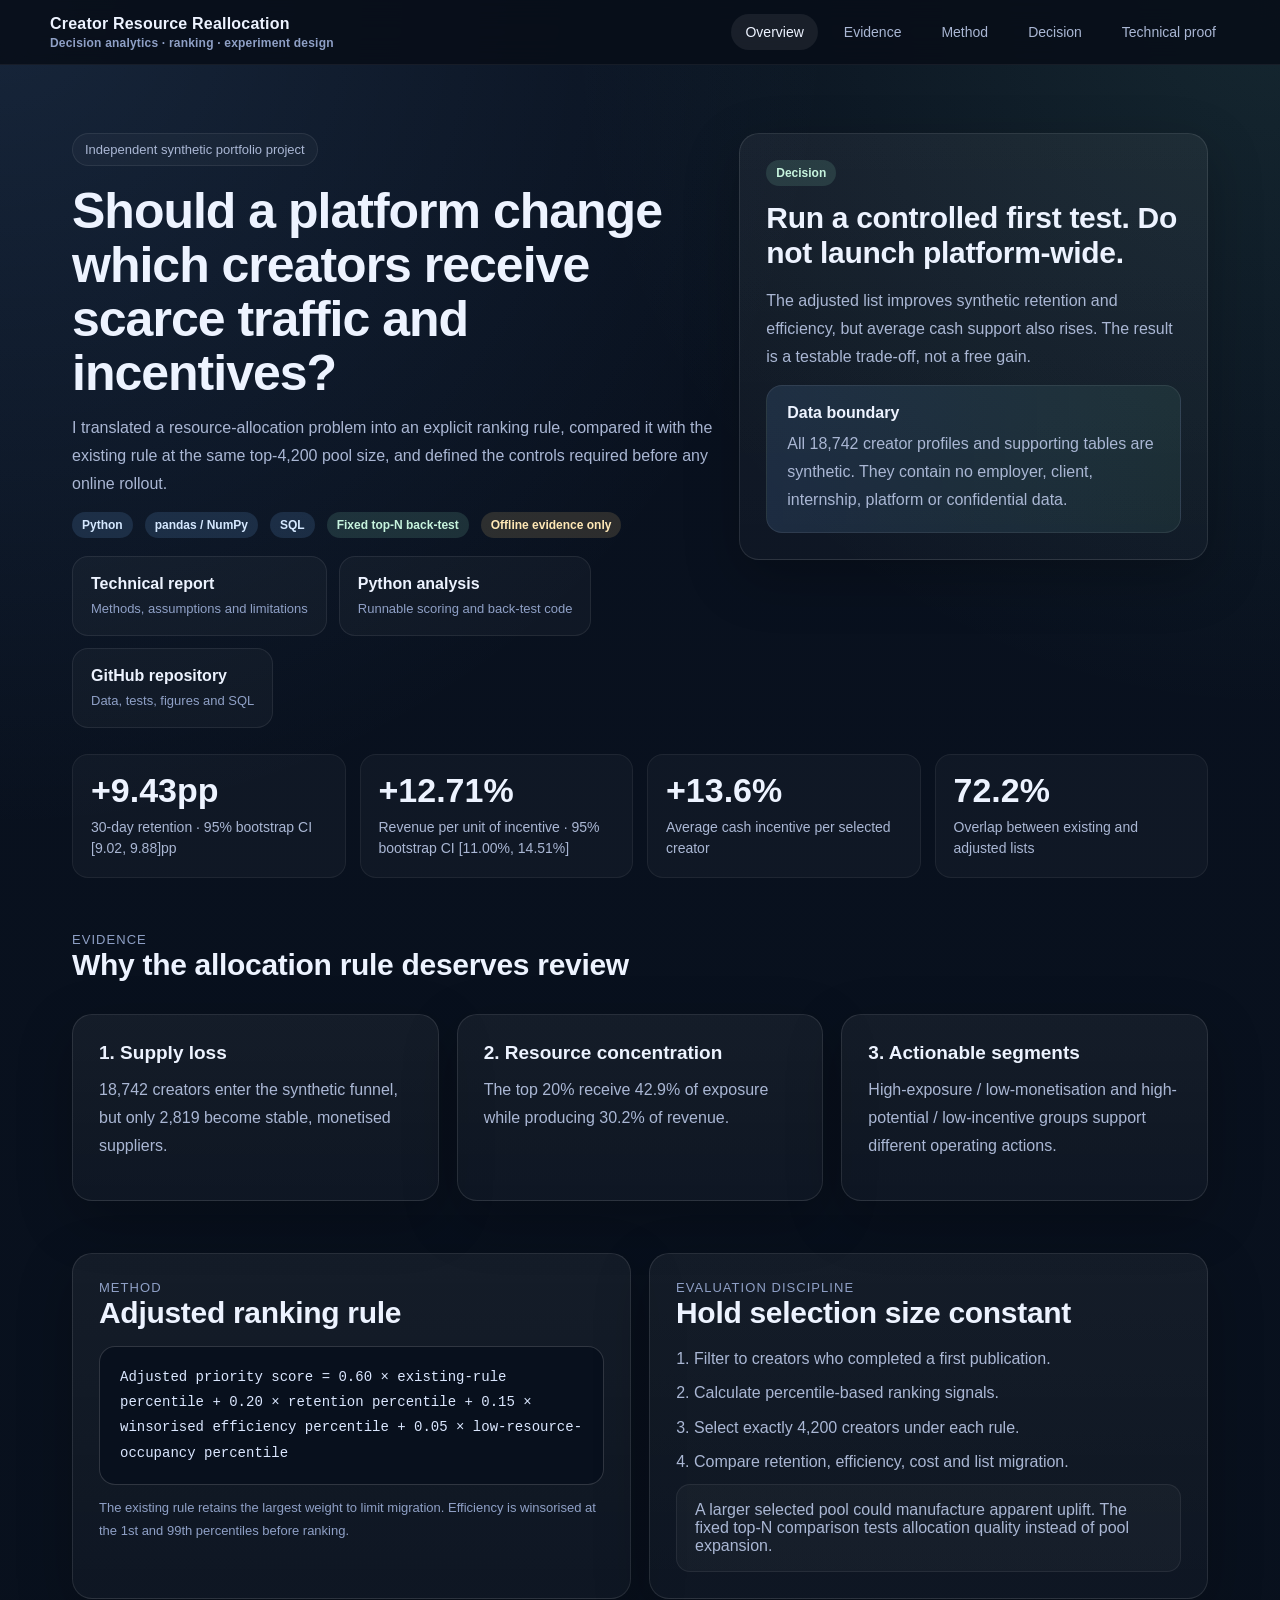
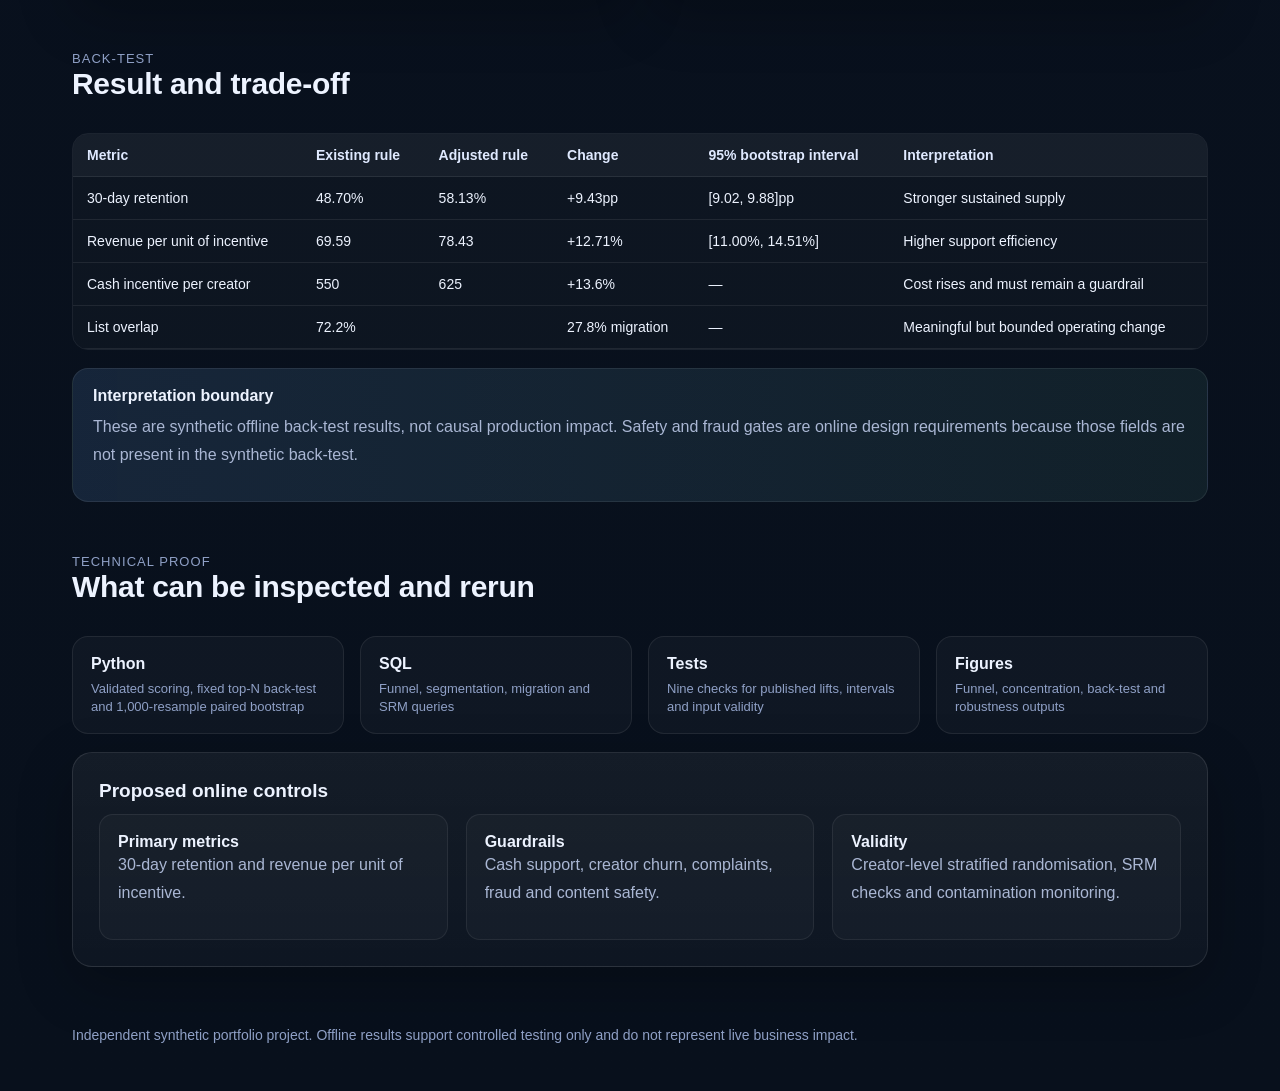
==== commit 7e0924d9: "Show creator uncertainty intervals" ====
--- a/index.html
+++ b/index.html
@@ -67,8 +67,8 @@
         </div>
 
         <div class="metrics">
-          <div class="metric"><div class="value">+9.4pp</div><div class="label">30-day retention in the adjusted top-4,200 list</div></div>
-          <div class="metric"><div class="value">+12.7%</div><div class="label">Revenue per unit of incentive</div></div>
+          <div class="metric"><div class="value">+9.43pp</div><div class="label">30-day retention · 95% bootstrap CI [9.02, 9.88]pp</div></div>
+          <div class="metric"><div class="value">+12.71%</div><div class="label">Revenue per unit of incentive · 95% bootstrap CI [11.00%, 14.51%]</div></div>
           <div class="metric"><div class="value">+13.6%</div><div class="label">Average cash incentive per selected creator</div></div>
           <div class="metric"><div class="value">72.2%</div><div class="label">Overlap between existing and adjusted lists</div></div>
         </div>
@@ -138,12 +138,12 @@
         </div>
         <div class="table-wrap">
           <table>
-            <thead><tr><th>Metric</th><th>Existing rule</th><th>Adjusted rule</th><th>Change</th><th>Interpretation</th></tr></thead>
+            <thead><tr><th>Metric</th><th>Existing rule</th><th>Adjusted rule</th><th>Change</th><th>95% bootstrap interval</th><th>Interpretation</th></tr></thead>
             <tbody>
-              <tr><td>30-day retention</td><td>48.7%</td><td>58.1%</td><td>+9.4pp</td><td>Stronger sustained supply</td></tr>
-              <tr><td>Revenue per unit of incentive</td><td>69.6</td><td>78.4</td><td>+12.7%</td><td>Higher support efficiency</td></tr>
-              <tr><td>Cash incentive per creator</td><td>550</td><td>625</td><td>+13.6%</td><td>Cost rises and must remain a guardrail</td></tr>
-              <tr><td>List overlap</td><td colspan="2">72.2%</td><td>27.8% migration</td><td>Meaningful but bounded operating change</td></tr>
+              <tr><td>30-day retention</td><td>48.70%</td><td>58.13%</td><td>+9.43pp</td><td>[9.02, 9.88]pp</td><td>Stronger sustained supply</td></tr>
+              <tr><td>Revenue per unit of incentive</td><td>69.59</td><td>78.43</td><td>+12.71%</td><td>[11.00%, 14.51%]</td><td>Higher support efficiency</td></tr>
+              <tr><td>Cash incentive per creator</td><td>550</td><td>625</td><td>+13.6%</td><td>—</td><td>Cost rises and must remain a guardrail</td></tr>
+              <tr><td>List overlap</td><td colspan="2">72.2%</td><td>27.8% migration</td><td>—</td><td>Meaningful but bounded operating change</td></tr>
             </tbody>
           </table>
         </div>
@@ -164,9 +164,9 @@
           <div><div class="section-kicker">Technical proof</div><h2>What can be inspected and rerun</h2></div>
         </div>
         <div class="docs">
-          <a class="doc-link" href="https://github.com/QILU-622/creator-value-analysis/blob/main/analysis.py"><strong>Python</strong><span class="small">Validated loading, scoring and fixed top-N back-test functions</span></a>
+          <a class="doc-link" href="https://github.com/QILU-622/creator-value-analysis/blob/main/analysis.py"><strong>Python</strong><span class="small">Validated scoring, fixed top-N back-test and 1,000-resample paired bootstrap</span></a>
           <a class="doc-link" href="https://github.com/QILU-622/creator-value-analysis/tree/main/sql"><strong>SQL</strong><span class="small">Funnel, segmentation, migration and SRM queries</span></a>
-          <a class="doc-link" href="https://github.com/QILU-622/creator-value-analysis/tree/main/tests"><strong>Tests</strong><span class="small">Five checks for published figures, pool size and input validity</span></a>
+          <a class="doc-link" href="https://github.com/QILU-622/creator-value-analysis/tree/main/tests"><strong>Tests</strong><span class="small">Nine checks for published lifts, intervals and input validity</span></a>
           <a class="doc-link" href="https://github.com/QILU-622/creator-value-analysis/tree/main/figures"><strong>Figures</strong><span class="small">Funnel, concentration, back-test and robustness outputs</span></a>
         </div>
         <div class="panel pad" style="margin-top:18px">
